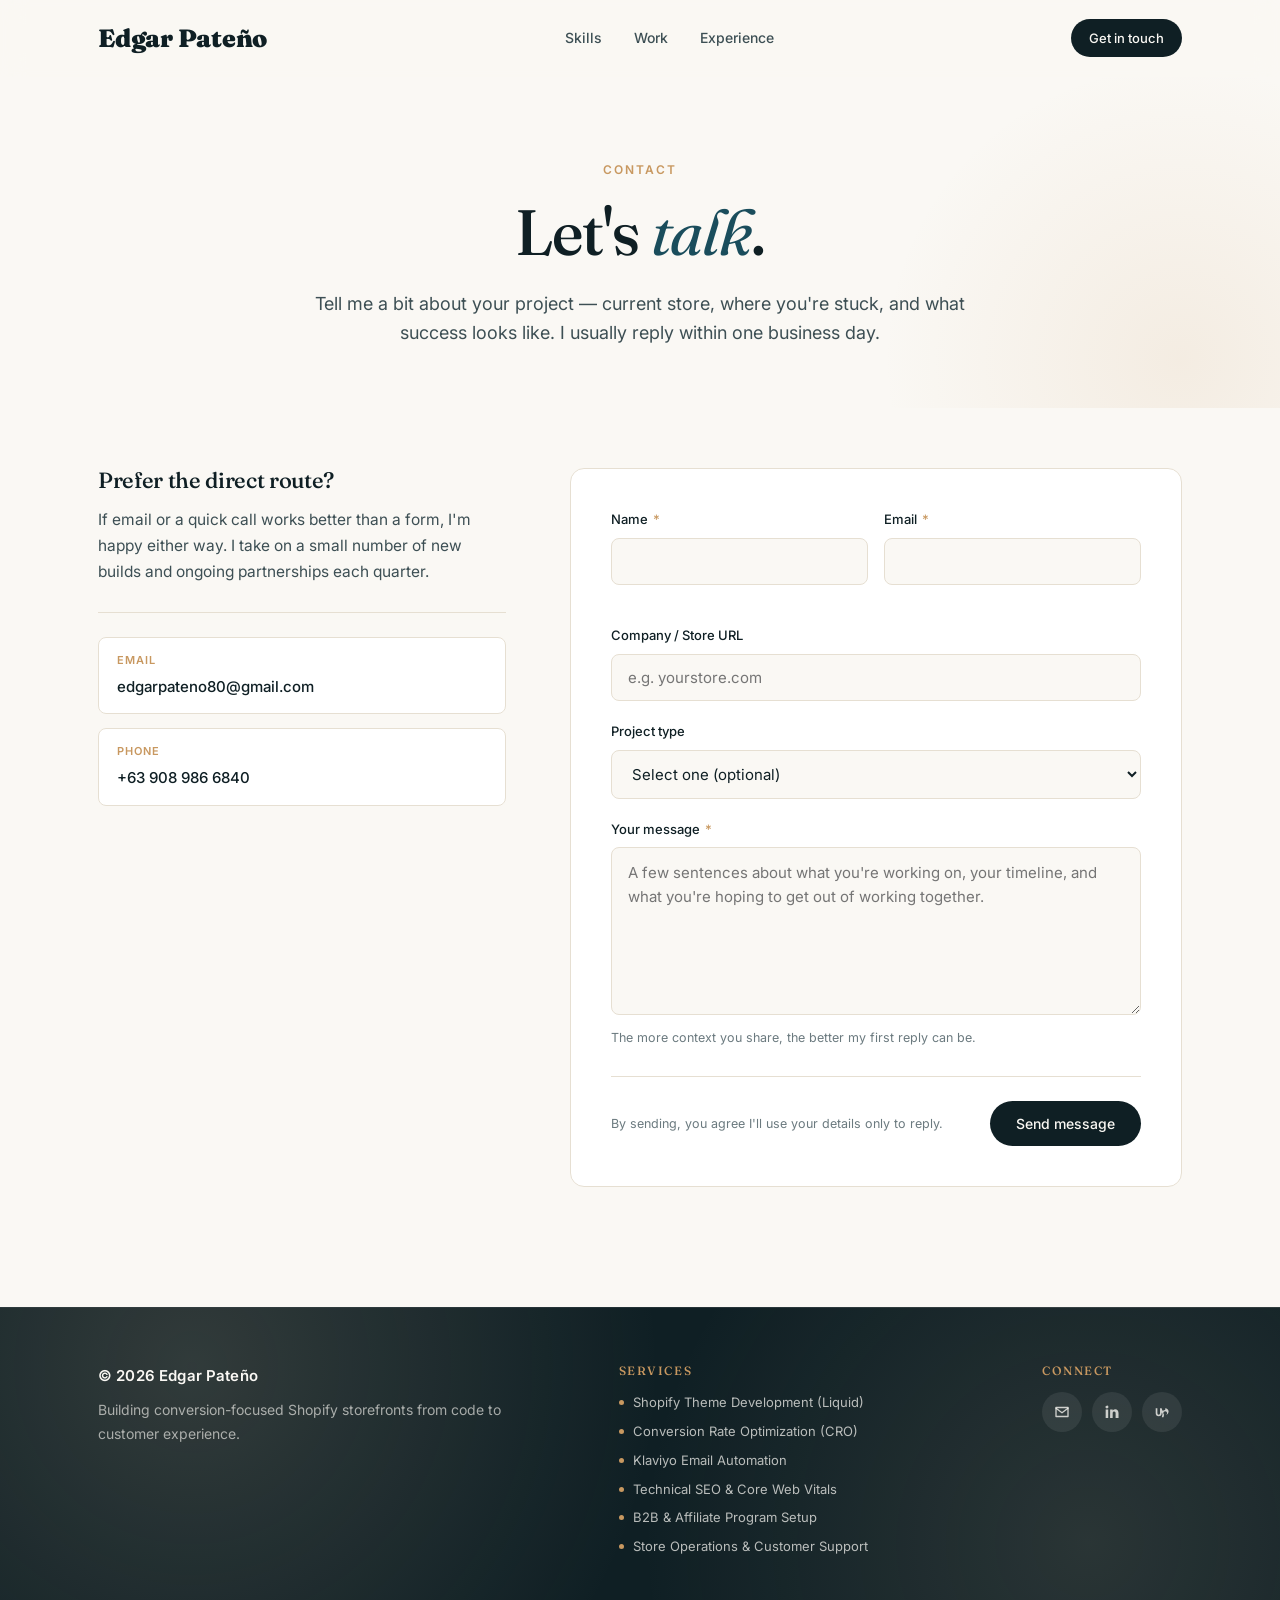
==== contact.html @ 8597937e "Remove About nav link from all pages" ====
<!DOCTYPE html>
<html lang="en">

<head>
  <meta charset="UTF-8" />
  <meta name="viewport" content="width=device-width, initial-scale=1.0" />
  <title>Contact — Edgar Pateño</title>
  <meta name="description"
    content="Have a Shopify project in mind? Get in touch with Edgar Pateño — Shopify developer, Klaviyo specialist, and customer support pro." />

  <meta property="og:title" content="Contact — Edgar Pateño" />
  <meta property="og:description" content="Let's talk about your Shopify project." />
  <meta property="og:type" content="website" />

  <link rel="preconnect" href="https://fonts.googleapis.com" />
  <link rel="preconnect" href="https://fonts.gstatic.com" crossorigin />
  <link
    href="https://fonts.googleapis.com/css2?family=Fraunces:opsz,wght@9..144,400;9..144,500;9..144,600;9..144,700&family=Inter:wght@300;400;500;600;700&display=swap"
    rel="stylesheet" />

  <link rel="stylesheet" href="styles.css" />
  <link rel="icon" type="image/svg+xml" href="favicon.svg" />
</head>

<body>

  <!-- NAV -->
  <nav id="nav">
    <div class="nav-inner">
      <button class="nav-toggle" aria-label="Toggle navigation menu" aria-expanded="false" aria-controls="nav-links">
        <span></span><span></span><span></span>
      </button>
      <a href="index.html" class="nav-logo">Edgar Pateño</a>
      <ul class="nav-links" id="nav-links">
        <li><a href="skills.html">Skills</a></li>
        <li><a href="work.html">Work</a></li>
        <li><a href="experience.html">Experience</a></li>
      </ul>
      <a href="contact.html" class="nav-cta">Get in touch</a>
    </div>
  </nav>

  <!-- HERO -->
  <header class="contact-hero">
    <div class="container contact-hero-inner reveal">
      <div class="section-eyebrow">Contact</div>
      <h1>Let's <em>talk</em>.</h1>
      <p>Tell me a bit about your project — current store, where you're stuck, and what success looks like. I usually
        reply within one business day.</p>
    </div>
  </header>

  <!-- CONTACT GRID -->
  <section class="contact-section">
    <div class="container">
      <div class="contact-grid">

        <!-- SIDEBAR -->
        <aside class="contact-sidebar reveal">
          <h3>Prefer the direct route?</h3>
          <p>If email or a quick call works better than a form, I'm happy either way. I take on a small number of new
            builds and ongoing partnerships each quarter.</p>
          <div class="direct-contact">
            <a href="mailto:edgarpateno80@gmail.com">
              <span class="label">Email</span>
              <span class="value">edgarpateno80@gmail.com</span>
            </a>
            <a href="tel:+639089866840">
              <span class="label">Phone</span>
              <span class="value">+63 908 986 6840</span>
            </a>
          </div>
        </aside>

        <!-- FORM -->
        <div class="reveal">
          <form id="contact-form" class="contact-form" action="https://formspree.io/f/mjgjqerj" method="POST">

            <div class="form-row">
              <div class="form-field">
                <label for="name">Name <span class="req">*</span></label>
                <input id="name" name="name" type="text" required autocomplete="name" />
              </div>
              <div class="form-field">
                <label for="email">Email <span class="req">*</span></label>
                <input id="email" name="email" type="email" required autocomplete="email" />
              </div>
            </div>

            <div class="form-field">
              <label for="company">Company / Store URL</label>
              <input id="company" name="company" type="text" placeholder="e.g. yourstore.com" />
            </div>

            <div class="form-field">
              <label for="project">Project type</label>
              <select id="project" name="project">
                <option value="">Select one (optional)</option>
                <option>New Shopify build</option>
                <option>Theme redesign / overhaul</option>
                <option>CRO &amp; A/B testing</option>
                <option>Klaviyo email marketing</option>
                <option>B2B / wholesale setup</option>
                <option>Ongoing maintenance &amp; support</option>
                <option>Something else</option>
              </select>
            </div>

            <div class="form-field">
              <label for="message">Your message <span class="req">*</span></label>
              <textarea id="message" name="message" rows="6" required
                placeholder="A few sentences about what you're working on, your timeline, and what you're hoping to get out of working together."></textarea>
              <div class="hint">The more context you share, the better my first reply can be.</div>
            </div>

            <!-- Honeypot for spam bots; humans won't see this -->
            <div class="hp-field" aria-hidden="true">
              <label>Don't fill this out: <input name="_gotcha" type="text" tabindex="-1" autocomplete="off" /></label>
            </div>

            <!-- Sets the email subject Formspree sends to your inbox -->
            <input type="hidden" name="_subject" value="New portfolio inquiry — edgarpateno.github.io" />

            <div class="form-submit">
              <span class="small">By sending, you agree I'll use your details only to reply.</span>
              <button type="submit" class="btn btn-primary" id="submit-btn">Send message</button>
            </div>

            <div class="form-message" id="form-message" role="status" aria-live="polite"></div>
          </form>
        </div>

      </div>
    </div>
  </section>

  <footer>
    <div class="container footer-inner">
      <div class="footer-brand">
        <div class="footer-copy">© <span id="year"></span> Edgar Pateño</div>
        <div class="footer-tagline">Building conversion-focused Shopify storefronts from code to customer experience.
        </div>
      </div>

      <div class="footer-col footer-services">
        <h3>SERVICES</h3>
        <ul>
          <li>Shopify Theme Development (Liquid)</li>
          <li>Conversion Rate Optimization (CRO)</li>
          <li>Klaviyo Email Automation</li>
          <li>Technical SEO & Core Web Vitals</li>
          <li>B2B & Affiliate Program Setup</li>
          <li>Store Operations & Customer Support</li>
        </ul>
      </div>

      <div class="footer-col footer-connect">
        <h3>CONNECT</h3>
        <div class="footer-social">
          <a class="social-link" href="mailto:edgarpateno@gmail.com" aria-label="Email Edgar" target="_blank"
            rel="noopener noreferrer">
            <svg viewBox="0 0 24 24" fill="none" stroke="currentColor" stroke-width="1.8" stroke-linecap="round"
              stroke-linejoin="round" aria-hidden="true">
              <path d="M4 6h16v12H4z" />
              <path d="m4 7 8 6 8-6" />
            </svg>
          </a>
          <a class="social-link" href="https://www.linkedin.com/in/edgarpateno" aria-label="LinkedIn" target="_blank"
            rel="noopener noreferrer">
            <svg viewBox="0 0 24 24" fill="currentColor" aria-hidden="true">
              <path
                d="M6.94 8.5H3.56V20h3.38V8.5Zm-1.69-5A1.96 1.96 0 0 0 3.3 5.46c0 1.09.86 1.96 1.95 1.96h.02c1.1 0 1.96-.87 1.96-1.96A1.95 1.95 0 0 0 5.27 3.5h-.02ZM20.7 13.35c0-3.53-1.88-5.17-4.38-5.17-2.02 0-2.92 1.1-3.43 1.88V8.5H9.51c.04 1.03 0 11.5 0 11.5h3.38v-6.43c0-.34.02-.68.13-.92.27-.68.88-1.38 1.9-1.38 1.33 0 1.87 1.02 1.87 2.5V20H20.7v-6.65Z" />
            </svg>
          </a>
          <a class="social-link" href="https://www.upwork.com/freelancers/~018702ee894a4f2392" aria-label="Upwork"
            target="_blank" rel="noopener noreferrer">
            <svg viewBox="0 0 24 24" fill="currentColor" aria-hidden="true">
              <path
                d="M16.28 9.22c-1.25 0-2.35.53-3.14 1.37-.72-1.11-1.24-2.37-1.53-3.69H9.36v6.88a1.77 1.77 0 0 1-1.77 1.76 1.77 1.77 0 0 1-1.76-1.76V6.9H3.6v6.88a3.99 3.99 0 0 0 3.99 3.98 3.98 3.98 0 0 0 3.98-3.98v-1.13c.35.58.74 1.14 1.2 1.64l-1.02 4.8h2.28l.7-3.33c.47.15.99.24 1.55.24 2.5 0 4.52-2.03 4.52-4.53 0-2.49-2.02-4.51-4.52-4.51Zm0 6.73c-1.34 0-2.42-1.08-2.42-2.42s1.08-2.42 2.42-2.42 2.42 1.08 2.42 2.42-1.08 2.42-2.42 2.42Z" />
            </svg>
          </a>
        </div>
      </div>
    </div>
  </footer>

  <script>
    // Year
    document.getElementById('year').textContent = new Date().getFullYear();

    // Nav scroll state
    const nav = document.getElementById('nav');
    const onScroll = () => {
      if (window.scrollY > 12) nav.classList.add('scrolled');
      else nav.classList.remove('scrolled');
    };
    window.addEventListener('scroll', onScroll, { passive: true });
    onScroll();

    // Reveal on scroll
    const io = new IntersectionObserver((entries) => {
      entries.forEach((e) => {
        if (e.isIntersecting) {
          e.target.classList.add('visible');
          io.unobserve(e.target);
        }
      });
    }, { threshold: 0.12, rootMargin: '0px 0px -40px 0px' });
    document.querySelectorAll('.reveal').forEach((el) => io.observe(el));

    // Mobile nav toggle (hamburger)
    const navToggle = document.querySelector('.nav-toggle');
    const navLinks = document.querySelector('.nav-links');
    if (navToggle && navLinks) {
      navToggle.addEventListener('click', () => {
        const isOpen = navLinks.classList.toggle('open');
        navToggle.classList.toggle('active');
        navToggle.setAttribute('aria-expanded', isOpen ? 'true' : 'false');
      });
      navLinks.querySelectorAll('a').forEach((link) => {
        link.addEventListener('click', () => {
          navLinks.classList.remove('open');
          navToggle.classList.remove('active');
          navToggle.setAttribute('aria-expanded', 'false');
        });
      });
    }

    // Formspree AJAX submission — keeps user on page, shows inline result
    const form = document.getElementById('contact-form');
    const btn = document.getElementById('submit-btn');
    const msg = document.getElementById('form-message');

    form.addEventListener('submit', async (e) => {
      e.preventDefault();
      msg.className = 'form-message';
      msg.textContent = '';
      btn.disabled = true;
      btn.textContent = 'Sending…';

      try {
        const data = new FormData(form);
        const res = await fetch(form.action, {
          method: 'POST',
          body: data,
          headers: { 'Accept': 'application/json' }
        });

        if (res.ok) {
          form.reset();
          msg.className = 'form-message success';
          msg.textContent = 'Thanks — your message is in. I\'ll reply within one business day.';
          btn.textContent = 'Sent ✓';
        } else {
          const json = await res.json().catch(() => ({}));
          const errText = (json.errors && json.errors.map(x => x.message).join(', ')) || 'Something went wrong. Please email me directly at edgarpateno80@gmail.com.';
          msg.className = 'form-message error';
          msg.textContent = errText;
          btn.disabled = false;
          btn.textContent = 'Send message';
        }
      } catch (err) {
        msg.className = 'form-message error';
        msg.textContent = 'Network issue. Please try again — or email edgarpateno80@gmail.com.';
        btn.disabled = false;
        btn.textContent = 'Send message';
      }
    });
  </script>

</body>

</html>
---- styles.css ----
:root {
  --bg: #faf8f4;
  --bg-alt: #ffffff;
  --ink: #0f1f24;
  --ink-soft: #3d4f54;
  --muted: #6b7a7f;
  --line: #e6dfd2;
  --accent: #1a4d5c;
  --accent-deep: #0d3540;
  --accent-warm: #c89860;
  --accent-warm-soft: #e8d5b1;
  --shadow: 0 1px 3px rgba(15, 31, 36, 0.04), 0 8px 24px rgba(15, 31, 36, 0.06);
  --shadow-lg: 0 4px 12px rgba(15, 31, 36, 0.06), 0 24px 48px rgba(15, 31, 36, 0.08);
  --radius: 14px;
  --radius-sm: 8px;
}

* { box-sizing: border-box; margin: 0; padding: 0; }

html { scroll-behavior: smooth; }

body {
  font-family: 'Inter', -apple-system, BlinkMacSystemFont, 'Segoe UI', sans-serif;
  background: var(--bg);
  color: var(--ink);
  line-height: 1.6;
  font-size: 16px;
  -webkit-font-smoothing: antialiased;
  -moz-osx-font-smoothing: grayscale;
  overflow-x: hidden;
}

h1, h2, h3, h4 {
  font-family: 'Fraunces', Georgia, serif;
  font-weight: 500;
  line-height: 1.15;
  letter-spacing: -0.015em;
  color: var(--ink);
}

a { color: var(--accent); text-decoration: none; transition: color 0.2s ease; }
a:hover { color: var(--accent-warm); }

.container {
  max-width: 1140px;
  margin: 0 auto;
  padding: 0 28px;
}

/* ===== NAV ===== */
nav {
  position: fixed;
  top: 0; left: 0; right: 0;
  background: rgba(250, 248, 244, 0.85);
  backdrop-filter: saturate(180%) blur(12px);
  -webkit-backdrop-filter: saturate(180%) blur(12px);
  z-index: 100;
  border-bottom: 1px solid transparent;
  transition: border-color 0.3s ease, background 0.3s ease;
}
nav.scrolled { border-bottom-color: var(--line); }
.nav-inner {
  display: flex;
  justify-content: space-between;
  align-items: center;
  padding: 18px 28px;
  max-width: 1140px;
  margin: 0 auto;
}
.nav-logo {
  font-family: 'Fraunces', serif;
  font-weight: 900;
  font-size: 25px;
  color: var(--ink);
  letter-spacing: -0.01em;
}
.nav-links {
  display: flex;
  gap: 32px;
  list-style: none;
}
.nav-links a {
  color: var(--ink-soft);
  font-size: 14px;
  font-weight: 500;
  position: relative;
}
.nav-links a::after {
  content: '';
  position: absolute;
  left: 0; bottom: -4px;
  width: 0; height: 1.5px;
  background: var(--accent-warm);
  transition: width 0.3s ease;
}
.nav-links a:hover::after { width: 100%; }
.nav-cta {
  padding: 9px 18px;
  background: var(--ink);
  color: var(--bg);
  border-radius: 999px;
  font-size: 13px;
  font-weight: 500;
}
.nav-cta:hover { background: var(--accent); color: white; }

/* ===== HAMBURGER (mobile nav toggle) ===== */
.nav-toggle {
  display: none;
  background: none;
  border: none;
  padding: 8px;
  cursor: pointer;
  margin-right: 4px;
  flex-direction: column;
  justify-content: center;
  align-items: center;
  width: 38px;
  height: 38px;
  border-radius: 8px;
  transition: background 0.2s ease;
}
.nav-toggle:hover { background: rgba(15, 31, 36, 0.05); }
.nav-toggle span {
  display: block;
  width: 22px;
  height: 2px;
  background: var(--ink);
  border-radius: 2px;
  transition: transform 0.3s ease, opacity 0.2s ease;
}
.nav-toggle span:not(:last-child) { margin-bottom: 5px; }
.nav-toggle.active span:nth-child(1) {
  transform: translateY(7px) rotate(45deg);
}
.nav-toggle.active span:nth-child(2) {
  opacity: 0;
}
.nav-toggle.active span:nth-child(3) {
  transform: translateY(-7px) rotate(-45deg);
}

@media (max-width: 768px) {
  .nav-toggle { display: flex; }

  /* Mobile dropdown panel */
  .nav-links {
    display: flex;
    flex-direction: column;
    position: absolute;
    top: 100%;
    left: 0;
    right: 0;
    background: var(--bg);
    border-bottom: 1px solid var(--line);
    padding: 8px 28px 18px;
    gap: 0;
    box-shadow: 0 12px 24px rgba(15, 31, 36, 0.06);
    transform: translateY(-8px);
    opacity: 0;
    visibility: hidden;
    pointer-events: none;
    transition: opacity 0.25s ease, transform 0.25s ease, visibility 0s 0.25s;
  }
  .nav-links.open {
    opacity: 1;
    visibility: visible;
    transform: translateY(0);
    pointer-events: auto;
    transition: opacity 0.25s ease, transform 0.25s ease;
  }
  .nav-links li {
    border-bottom: 1px solid var(--line);
  }
  .nav-links li:last-child { border-bottom: none; }
  .nav-links a {
    display: block;
    padding: 14px 0;
    font-size: 15px;
    color: var(--ink);
  }
  .nav-links a::after { display: none; }
}

/* ===== HERO ===== */
.hero {
  padding: 160px 0 100px;
  position: relative;
  overflow: hidden;
}
.hero::before {
  content: '';
  position: absolute;
  top: 100px; right: -200px;
  width: 600px; height: 600px;
  background: radial-gradient(circle, rgba(200, 152, 96, 0.12) 0%, transparent 70%);
  border-radius: 50%;
  z-index: 0;
}
.hero::after {
  content: '';
  position: absolute;
  bottom: -100px; left: -150px;
  width: 500px; height: 500px;
  background: radial-gradient(circle, rgba(26, 77, 92, 0.08) 0%, transparent 70%);
  border-radius: 50%;
  z-index: 0;
}
.hero-inner {
  position: relative;
  z-index: 1;
  display: grid;
  grid-template-columns: 1.4fr 1fr;
  gap: 60px;
  align-items: center;
}
.hero-eyebrow {
  display: inline-flex;
  align-items: center;
  gap: 8px;
  padding: 6px 14px;
  background: rgba(26, 77, 92, 0.08);
  border-radius: 999px;
  font-size: 13px;
  font-weight: 500;
  color: var(--accent);
  margin-bottom: 24px;
}
.hero-eyebrow .dot {
  width: 6px; height: 6px;
  border-radius: 50%;
  background: #22c55e;
  box-shadow: 0 0 0 0 rgba(34, 197, 94, 0.6);
  animation: pulse 2s infinite;
}
@keyframes pulse {
  0% { box-shadow: 0 0 0 0 rgba(34, 197, 94, 0.6); }
  70% { box-shadow: 0 0 0 8px rgba(34, 197, 94, 0); }
  100% { box-shadow: 0 0 0 0 rgba(34, 197, 94, 0); }
}
.hero h1 {
  font-size: clamp(40px, 6vw, 68px);
  font-weight: 500;
  margin-bottom: 24px;
}
.hero h1 em {
  font-style: italic;
  color: var(--accent);
  font-weight: 400;
}
.hero-tagline {
  font-size: 18px;
  color: var(--ink-soft);
  max-width: 540px;
  margin-bottom: 36px;
  line-height: 1.65;
}
.hero-cta {
  display: flex;
  gap: 14px;
  flex-wrap: wrap;
  margin-bottom: 48px;
}
.btn {
  display: inline-flex;
  align-items: center;
  gap: 8px;
  padding: 14px 26px;
  border-radius: 999px;
  font-size: 14px;
  font-weight: 500;
  transition: all 0.25s ease;
  cursor: pointer;
  border: none;
}
.btn-primary {
  background: var(--ink);
  color: var(--bg);
}
.btn-primary:hover {
  background: var(--accent);
  color: white;
  transform: translateY(-1px);
  box-shadow: 0 8px 20px rgba(26, 77, 92, 0.25);
}
.btn-secondary {
  background: transparent;
  color: var(--ink);
  border: 1px solid var(--line);
}
.btn-secondary:hover {
  border-color: var(--ink);
  background: var(--ink);
  color: var(--bg);
}

.hero-stats {
  display: flex;
  gap: 48px;
  padding-top: 32px;
  border-top: 1px solid var(--line);
}
.stat-num {
  font-family: 'Fraunces', serif;
  font-size: 36px;
  font-weight: 500;
  color: var(--accent);
  line-height: 1;
  margin-bottom: 6px;
}
.stat-label {
  font-size: 13px;
  color: var(--muted);
  text-transform: uppercase;
  letter-spacing: 0.06em;
}

/* Hero visual / two stacked browser mockups, separated */
.hero-visual {
  width: 100%;
  max-width: 620px;
  display: flex;
  flex-direction: column;
  gap: 5px;
  justify-self: center;
}
.browser-mockup {
  position: relative;
  width: 100%;
  background: var(--bg-alt);
  border: 1px solid var(--line);
  border-radius: var(--radius);
  overflow: hidden;
  box-shadow: var(--shadow-lg);
  transition: transform 0.4s ease, box-shadow 0.4s ease;
}
.hero-visual .browser-mockup:hover {
  transform: translateY(-4px);
  box-shadow: 0 8px 16px rgba(15, 31, 36, 0.08), 0 32px 64px rgba(15, 31, 36, 0.12);
}
.browser-bar {
  height: 36px;
  background: #f1ece2;
  display: flex;
  align-items: center;
  padding: 0 14px;
  gap: 12px;
  border-bottom: 1px solid var(--line);
}
.browser-dots {
  display: flex;
  gap: 6px;
  flex-shrink: 0;
}
.browser-dot {
  width: 11px;
  height: 11px;
  border-radius: 50%;
}
.browser-dot.red    { background: #ff5f57; }
.browser-dot.yellow { background: #febc2e; }
.browser-dot.green  { background: #28c840; }
.browser-url {
  flex: 1;
  text-align: center;
  font-size: 12px;
  color: var(--muted);
  background: var(--bg);
  padding: 5px 14px;
  border-radius: 999px;
  border: 1px solid var(--line);
  font-family: 'Inter', sans-serif;
}
.browser-content {
  aspect-ratio: 4 / 5;
  background: linear-gradient(135deg, var(--accent) 0%, var(--accent-deep) 100%);
  overflow: hidden;
}
.browser-content img {
  width: 100%;
  height: 100%;
  object-fit: cover;
  object-position: top center;
  display: block;
  transition: object-position 80s cubic-bezier(0.22, 1, 0.36, 1);
}

.hero-visual .browser-mockup:hover .browser-content img,
.hero-visual .browser-mockup:focus-within .browser-content img {
  object-position: bottom center;
}

@media (prefers-reduced-motion: reduce) {
  .browser-content img {
    transition: none;
  }

  .hero-visual .browser-mockup:hover .browser-content img,
  .hero-visual .browser-mockup:focus-within .browser-content img {
    object-position: top center;
  }
}

@media (max-width: 880px) {
  .hero { padding: 130px 0 60px; }
  .hero-inner { grid-template-columns: 1fr; gap: 48px; }
  .hero-visual { max-width: 480px; }
  .hero-stats { gap: 32px; }
}

/* ===== SECTIONS ===== */
section { padding: 100px 0; position: relative; }
.section-eyebrow {
  font-size: 12px;
  text-transform: uppercase;
  letter-spacing: 0.16em;
  color: var(--accent-warm);
  font-weight: 600;
  margin-bottom: 16px;
}
.section-title {
  font-size: clamp(32px, 4.5vw, 48px);
  margin-bottom: 20px;
  max-width: 720px;
}
.section-title em {
  font-style: italic;
  color: var(--accent);
  font-weight: 400;
}
.section-intro {
  font-size: 17px;
  color: var(--ink-soft);
  max-width: 640px;
  margin-bottom: 60px;
}

/* ===== ABOUT ===== */
#about { background: var(--bg-alt); border-top: 1px solid var(--line); border-bottom: 1px solid var(--line); }
.about-grid {
  display: grid;
  grid-template-columns: 1fr 1.4fr;
  gap: 80px;
  align-items: start;
}
.about-grid p {
  font-size: 17px;
  color: var(--ink-soft);
  margin-bottom: 20px;
  line-height: 1.75;
}
.about-photo {
  position: relative;
  width: 100%;
  border-radius: var(--radius);
  overflow: hidden;
  box-shadow: var(--shadow-lg);
  background: var(--bg-alt);
}
.about-photo img {
  width: 100%;
  height: auto;
  display: block;
}
.about-text .section-eyebrow {
  margin-bottom: 16px;
}
.about-text .section-title {
  margin-bottom: 32px;
}
@media (max-width: 880px) {
  .about-grid { grid-template-columns: 1fr; gap: 36px; }
  .about-photo { max-width: 420px; margin: 0 auto; }
}

/* ===== SKILLS ===== */
.skills-grid {
  display: grid;
  grid-template-columns: repeat(auto-fit, minmax(260px, 1fr));
  gap: 20px;
}
.skill-card {
  background: var(--bg-alt);
  border: 1px solid var(--line);
  padding: 28px;
  border-radius: var(--radius);
  transition: all 0.3s ease;
}
.skill-card:hover {
  border-color: var(--accent);
  transform: translateY(-3px);
  box-shadow: var(--shadow);
}
.skill-icon {
  width: 44px; height: 44px;
  border-radius: 10px;
  background: linear-gradient(135deg, var(--accent) 0%, var(--accent-deep) 100%);
  color: var(--accent-warm-soft);
  display: flex;
  align-items: center;
  justify-content: center;
  font-family: 'Fraunces', serif;
  font-size: 22px;
  font-weight: 600;
  margin-bottom: 18px;
}
.skill-card h3 {
  font-size: 18px;
  margin-bottom: 10px;
}
.skill-card p {
  font-size: 14px;
  color: var(--ink-soft);
  line-height: 1.6;
}

/* ===== PROJECTS ===== */
#projects { background: var(--bg-alt); border-top: 1px solid var(--line); border-bottom: 1px solid var(--line); }
.projects-grid {
  display: grid;
  grid-template-columns: repeat(auto-fit, minmax(320px, 1fr));
  gap: 24px;
}
.project-card {
  background: var(--bg);
  border: 1px solid var(--line);
  border-radius: var(--radius);
  overflow: hidden;
  transition: all 0.3s ease;
  display: flex;
  flex-direction: column;
}
.project-card:hover {
  transform: translateY(-4px);
  box-shadow: var(--shadow-lg);
  border-color: var(--accent);
}
.project-cover {
  aspect-ratio: 16/10;
  position: relative;
  overflow: hidden;
  background: linear-gradient(135deg, var(--accent) 0%, var(--accent-deep) 100%);
  display: flex;
  align-items: center;
  justify-content: center;
}
.project-cover.c1 { background: linear-gradient(135deg, #1a4d5c 0%, #0d3540 100%); }
.project-cover.c2 { background: linear-gradient(135deg, #2d6a7a 0%, #1a4d5c 100%); }
.project-cover.c3 { background: linear-gradient(135deg, #c89860 0%, #a07645 100%); }
.project-cover.c4 { background: linear-gradient(135deg, #6b4a8a 0%, #44306b 100%); }
.project-cover.c5 { background: linear-gradient(135deg, #2c4a3d 0%, #1a2e25 100%); }
.project-cover-text {
  font-family: 'Fraunces', serif;
  font-size: 28px;
  color: rgba(255, 255, 255, 0.95);
  text-align: center;
  padding: 0 20px;
  font-weight: 500;
  letter-spacing: -0.01em;
}
.project-cover::after {
  content: '';
  position: absolute;
  inset: 0;
  background:
    radial-gradient(circle at 80% 20%, rgba(255,255,255,0.12), transparent 50%),
    radial-gradient(circle at 20% 80%, rgba(255,255,255,0.08), transparent 50%);
}
.project-body {
  padding: 24px 26px 26px;
  flex: 1;
  display: flex;
  flex-direction: column;
}
.project-tag {
  display: inline-block;
  font-size: 11px;
  text-transform: uppercase;
  letter-spacing: 0.08em;
  color: var(--accent-warm);
  font-weight: 600;
  margin-bottom: 8px;
}
.project-card h3 {
  font-size: 22px;
  margin-bottom: 8px;
}
.project-meta {
  font-size: 13px;
  color: var(--muted);
  margin-bottom: 14px;
}
.project-card p {
  font-size: 14.5px;
  color: var(--ink-soft);
  line-height: 1.65;
  margin-bottom: 18px;
  flex: 1;
}
.project-links {
  display: flex;
  gap: 14px;
  flex-wrap: wrap;
}
.project-link {
  font-size: 13px;
  font-weight: 500;
  color: var(--accent);
  display: inline-flex;
  align-items: center;
  gap: 6px;
}
.project-link::after {
  content: '→';
  transition: transform 0.2s ease;
}
.project-link:hover::after { transform: translateX(3px); }

/* ===== EXPERIENCE ===== */
.timeline {
  position: relative;
  padding-left: 32px;
  border-left: 2px solid var(--line);
}
.timeline-item {
  position: relative;
  padding-bottom: 48px;
}
.timeline-item:last-child { padding-bottom: 0; }
.timeline-item::before {
  content: '';
  position: absolute;
  left: -41px;
  top: 6px;
  width: 14px; height: 14px;
  background: var(--bg);
  border: 3px solid var(--accent);
  border-radius: 50%;
  z-index: 1;
}
.timeline-item.current::before {
  background: var(--accent);
  box-shadow: 0 0 0 4px rgba(26, 77, 92, 0.15);
}
.timeline-date {
  font-size: 13px;
  color: var(--accent-warm);
  font-weight: 600;
  text-transform: uppercase;
  letter-spacing: 0.08em;
  margin-bottom: 6px;
}
.timeline-item h3 {
  font-size: 22px;
  margin-bottom: 4px;
}
.timeline-role {
  font-size: 14px;
  color: var(--ink-soft);
  font-style: italic;
  margin-bottom: 14px;
}
.timeline-list {
  list-style: none;
}
.timeline-list li {
  position: relative;
  padding-left: 18px;
  font-size: 14.5px;
  color: var(--ink-soft);
  line-height: 1.65;
  margin-bottom: 6px;
}
.timeline-list li::before {
  content: '';
  position: absolute;
  left: 0; top: 11px;
  width: 6px; height: 1.5px;
  background: var(--accent-warm);
}

/* ===== TOOLS ===== */
#tools { background: var(--bg-alt); border-top: 1px solid var(--line); border-bottom: 1px solid var(--line); }
.tools-grid {
  display: flex;
  flex-wrap: wrap;
  gap: 10px;
}
.tool-chip {
  padding: 10px 18px;
  background: var(--bg);
  border: 1px solid var(--line);
  border-radius: 999px;
  font-size: 14px;
  color: var(--ink-soft);
  font-weight: 500;
  transition: all 0.2s ease;
}
.tool-chip:hover {
  background: var(--accent);
  color: white;
  border-color: var(--accent);
  transform: translateY(-2px);
}

/* ===== EDUCATION ===== */
.edu-grid {
  display: grid;
  grid-template-columns: repeat(auto-fit, minmax(280px, 1fr));
  gap: 20px;
}
.edu-card {
  background: var(--bg-alt);
  border: 1px solid var(--line);
  padding: 28px;
  border-radius: var(--radius);
  border-left: 3px solid var(--accent-warm);
}
.edu-card h3 {
  font-size: 19px;
  margin-bottom: 6px;
}
.edu-card p {
  font-size: 14px;
  color: var(--muted);
}

/* ===== CONTACT ===== */
#contact {
  background: var(--ink);
  color: var(--bg);
  border-top: 1px solid var(--line);
}
#contact .section-eyebrow { color: var(--accent-warm); }
#contact .section-title { color: var(--bg); }
#contact .section-title em { color: var(--accent-warm); }
#contact .section-intro { color: rgba(250, 248, 244, 0.7); }
.contact-cards {
  display: grid;
  grid-template-columns: repeat(auto-fit, minmax(240px, 1fr));
  gap: 16px;
  margin-top: 12px;
}
.contact-card {
  background: rgba(255, 255, 255, 0.04);
  border: 1px solid rgba(255, 255, 255, 0.08);
  padding: 24px;
  border-radius: var(--radius);
  transition: all 0.25s ease;
}
.contact-card:hover {
  background: rgba(255, 255, 255, 0.08);
  border-color: var(--accent-warm);
  transform: translateY(-3px);
}
.contact-card .label {
  font-size: 12px;
  text-transform: uppercase;
  letter-spacing: 0.1em;
  color: var(--accent-warm);
  margin-bottom: 8px;
  display: block;
}
.contact-card .value {
  font-size: 17px;
  color: var(--bg);
  font-weight: 500;
  word-break: break-word;
}
.contact-card .value:hover { color: var(--accent-warm); }

/* ===== FOOTER ===== */
footer {
  background:
    radial-gradient(circle at 15% 20%, rgba(205, 184, 159, 0.18), transparent 42%),
    radial-gradient(circle at 85% 80%, rgba(205, 184, 159, 0.14), transparent 40%),
    var(--ink);
  color: rgba(250, 248, 244, 0.7);
  padding: 56px 0 44px;
  border-top: 1px solid rgba(255,255,255,0.08);
}
.footer-inner {
  display: grid;
  grid-template-columns: 1.25fr 1fr auto;
  gap: 34px;
  align-items: start;
}
.footer-brand {
  max-width: 460px;
}
.footer-copy {
  color: var(--bg);
  font-weight: 600;
  letter-spacing: 0.01em;
  font-size: 15px;
  margin-bottom: 10px;
}
.footer-tagline {
  font-size: 14px;
  line-height: 1.7;
  color: rgba(250, 248, 244, 0.62);
}
.footer-col h3 {
  margin: 0 0 14px;
  font-size: 12px;
  text-transform: uppercase;
  letter-spacing: 0.13em;
  color: var(--accent-warm);
}
.footer-services ul {
  margin: 0;
  padding: 0;
  list-style: none;
  display: grid;
  gap: 8px;
}
.footer-services li {
  position: relative;
  padding-left: 14px;
  font-size: 13px;
  color: rgba(250, 248, 244, 0.72);
}
.footer-services li::before {
  content: "";
  position: absolute;
  left: 0;
  top: 0.62em;
  width: 5px;
  height: 5px;
  border-radius: 50%;
  background: var(--accent-warm);
}
.footer-social {
  display: flex;
  gap: 10px;
  align-items: center;
}
.social-link {
  width: 40px;
  height: 40px;
  display: inline-flex;
  align-items: center;
  justify-content: center;
  border-radius: 50%;
  background: rgba(255, 255, 255, 0.08);
  color: rgba(250, 248, 244, 0.78);
  transition: background 0.25s ease, color 0.25s ease, transform 0.25s ease;
}
.social-link:hover {
  background: var(--accent-warm);
  color: var(--ink);
  transform: translateY(-2px);
}
.social-link svg {
  width: 18px;
  height: 18px;
  display: block;
}

@media (max-width: 980px) {
  .footer-inner {
    grid-template-columns: 1fr;
    gap: 26px;
  }
}

/* ===== ANIMATIONS ===== */
.reveal {
  opacity: 0;
  transform: translateY(24px);
  transition: opacity 0.7s ease, transform 0.7s ease;
}
.reveal.visible {
  opacity: 1;
  transform: translateY(0);
}

/* ===== NAV ACTIVE STATE ===== */
.nav-links a.active { color: var(--ink); }
.nav-links a.active::after { width: 100%; }

/* ===== HOME PAGE CTA (replaces full contact section) ===== */
.cta-banner {
  background: var(--ink);
  color: var(--bg);
  padding: 100px 0;
  text-align: center;
  border-top: 1px solid var(--line);
}
.cta-banner .section-eyebrow { color: var(--accent-warm); }
.cta-banner h2 {
  color: var(--bg);
  font-size: clamp(32px, 4.5vw, 48px);
  margin-bottom: 18px;
  max-width: 720px;
  margin-left: auto;
  margin-right: auto;
}
.cta-banner h2 em { color: var(--accent-warm); font-style: italic; font-weight: 400; }
.cta-banner p {
  font-size: 17px;
  color: rgba(250, 248, 244, 0.7);
  max-width: 540px;
  margin: 0 auto 36px;
}
.cta-banner .btn-primary {
  background: var(--accent-warm);
  color: var(--ink);
}
.cta-banner .btn-primary:hover {
  background: var(--bg);
  color: var(--ink);
  box-shadow: 0 8px 20px rgba(0, 0, 0, 0.25);
}

/* ===== CONTACT PAGE ===== */
.contact-hero {
  padding: 160px 0 60px;
  position: relative;
  overflow: hidden;
}
.contact-hero::before {
  content: '';
  position: absolute;
  top: 60px; right: -200px;
  width: 600px; height: 600px;
  background: radial-gradient(circle, rgba(200, 152, 96, 0.12) 0%, transparent 70%);
  border-radius: 50%;
  z-index: 0;
}
.contact-hero-inner {
  position: relative;
  z-index: 1;
  text-align: center;
  max-width: 720px;
  margin: 0 auto;
}
.contact-hero h1 {
  font-size: clamp(40px, 6vw, 64px);
  font-weight: 500;
  margin-bottom: 20px;
}
.contact-hero h1 em { font-style: italic; color: var(--accent); font-weight: 400; }
.contact-hero p {
  font-size: 18px;
  color: var(--ink-soft);
  line-height: 1.65;
}

.contact-section {
  padding: 60px 0 120px;
}
.contact-grid {
  display: grid;
  grid-template-columns: 1fr 1.5fr;
  gap: 64px;
  align-items: start;
}
@media (max-width: 880px) {
  .contact-grid { grid-template-columns: 1fr; gap: 40px; }
}

/* Sidebar with direct contact info */
.contact-sidebar {
  position: sticky;
  top: 100px;
}
.contact-sidebar h3 {
  font-size: 22px;
  margin-bottom: 14px;
}
.contact-sidebar p {
  font-size: 15.5px;
  color: var(--ink-soft);
  line-height: 1.65;
  margin-bottom: 28px;
}
.direct-contact {
  display: flex;
  flex-direction: column;
  gap: 14px;
  padding-top: 24px;
  border-top: 1px solid var(--line);
}
.direct-contact a {
  display: block;
  padding: 14px 18px;
  background: var(--bg-alt);
  border: 1px solid var(--line);
  border-radius: var(--radius-sm);
  transition: all 0.2s ease;
}
.direct-contact a:hover {
  border-color: var(--accent);
  background: var(--bg);
  transform: translateX(2px);
}
.direct-contact .label {
  font-size: 11px;
  text-transform: uppercase;
  letter-spacing: 0.1em;
  color: var(--accent-warm);
  font-weight: 600;
  display: block;
  margin-bottom: 4px;
}
.direct-contact .value {
  font-size: 15px;
  color: var(--ink);
  font-weight: 500;
  word-break: break-word;
}

/* Form */
.contact-form {
  background: var(--bg-alt);
  border: 1px solid var(--line);
  border-radius: var(--radius);
  padding: 40px;
}
@media (max-width: 600px) {
  .contact-form { padding: 28px 22px; }
}
.form-row {
  display: grid;
  grid-template-columns: 1fr 1fr;
  gap: 16px;
  margin-bottom: 20px;
}
@media (max-width: 600px) {
  .form-row { grid-template-columns: 1fr; }
}
.form-field {
  margin-bottom: 20px;
}
.form-field label {
  display: block;
  font-size: 13px;
  font-weight: 500;
  color: var(--ink);
  margin-bottom: 8px;
}
.form-field label .req { color: var(--accent-warm); margin-left: 2px; }
.form-field input,
.form-field select,
.form-field textarea {
  width: 100%;
  padding: 13px 16px;
  font-size: 15px;
  font-family: inherit;
  color: var(--ink);
  background: var(--bg);
  border: 1px solid var(--line);
  border-radius: var(--radius-sm);
  transition: border-color 0.2s ease, box-shadow 0.2s ease;
}
.form-field input:focus,
.form-field select:focus,
.form-field textarea:focus {
  outline: none;
  border-color: var(--accent);
  box-shadow: 0 0 0 3px rgba(26, 77, 92, 0.12);
}
.form-field textarea {
  resize: vertical;
  min-height: 140px;
  line-height: 1.55;
}
.form-field .hint {
  font-size: 12.5px;
  color: var(--muted);
  margin-top: 6px;
}

.form-submit {
  display: flex;
  justify-content: space-between;
  align-items: center;
  gap: 16px;
  flex-wrap: wrap;
  margin-top: 28px;
  padding-top: 24px;
  border-top: 1px solid var(--line);
}
.form-submit .small {
  font-size: 12.5px;
  color: var(--muted);
}
.form-submit button {
  font-family: inherit;
}
.form-submit button[disabled] { opacity: 0.6; cursor: not-allowed; }

/* Form result messages */
.form-message {
  margin-top: 20px;
  padding: 14px 18px;
  border-radius: var(--radius-sm);
  font-size: 14px;
  display: none;
}
.form-message.success {
  background: rgba(34, 197, 94, 0.08);
  border: 1px solid rgba(34, 197, 94, 0.3);
  color: #15803d;
  display: block;
}
.form-message.error {
  background: rgba(220, 38, 38, 0.08);
  border: 1px solid rgba(220, 38, 38, 0.3);
  color: #b91c1c;
  display: block;
}

/* Honeypot hidden field */
.hp-field { position: absolute; left: -9999px; }

/* ===== SKILLS PAGE ===== */
.skills-hero {
  padding: 160px 0 60px;
  position: relative;
  overflow: hidden;
}
.skills-hero::before {
  content: '';
  position: absolute;
  top: 60px; right: -200px;
  width: 600px; height: 600px;
  background: radial-gradient(circle, rgba(200, 152, 96, 0.12) 0%, transparent 70%);
  border-radius: 50%;
  z-index: 0;
}
.skills-hero-inner {
  position: relative;
  z-index: 1;
  text-align: center;
  max-width: 740px;
  margin: 0 auto;
}
.skills-hero h1 {
  font-size: clamp(40px, 6vw, 64px);
  font-weight: 500;
  margin-bottom: 20px;
}
.skills-hero h1 em { font-style: italic; color: var(--accent); font-weight: 400; }
.skills-hero p {
  font-size: 18px;
  color: var(--ink-soft);
  line-height: 1.65;
}

.skill-feature {
  padding: 90px 0;
  border-top: 1px solid var(--line);
}
.skill-feature:nth-child(even) {
  background: var(--bg-alt);
}
.skill-row {
  display: grid;
  grid-template-columns: 1fr 1fr;
  gap: 64px;
  align-items: center;
}
.skill-feature:nth-child(even) .skill-image { order: 2; }
@media (max-width: 880px) {
  .skill-row { grid-template-columns: 1fr; gap: 32px; }
  .skill-feature:nth-child(even) .skill-image { order: 0; }
  .skill-feature { padding: 60px 0; }
}

.skill-image {
  position: relative;
  aspect-ratio: 16 / 11;
  border-radius: var(--radius);
  overflow: hidden;
  background: linear-gradient(135deg, var(--accent) 0%, var(--accent-deep) 100%);
  box-shadow: var(--shadow);
}
.skill-image img {
  width: 100%;
  height: 100%;
  object-fit: contain;
  display: block;
  transition: transform 0.6s ease;
}
.skill-image:hover img { transform: scale(1.03); }
.skill-image::after {
  content: '';
  position: absolute;
  inset: 0;
  background: linear-gradient(160deg, rgba(15, 31, 36, 0.0) 50%, rgba(15, 31, 36, 0.18) 100%);
  pointer-events: none;
}

.skill-content .skill-number {
  font-family: 'Fraunces', serif;
  font-size: 56px;
  font-weight: 400;
  color: var(--accent-warm);
  line-height: 1;
  margin-bottom: 12px;
  font-style: italic;
  opacity: 0.85;
}
.skill-content .skill-tag {
  display: inline-block;
  font-size: 11px;
  text-transform: uppercase;
  letter-spacing: 0.16em;
  color: var(--accent);
  font-weight: 600;
  background: rgba(26, 77, 92, 0.08);
  padding: 5px 12px;
  border-radius: 999px;
  margin-bottom: 16px;
}
.skill-content h2 {
  font-size: clamp(28px, 3.5vw, 38px);
  margin-bottom: 18px;
}
.skill-content p {
  font-size: 16.5px;
  color: var(--ink-soft);
  line-height: 1.7;
  margin-bottom: 18px;
}
.skill-points {
  list-style: none;
  margin-top: 22px;
}
.skill-points li {
  position: relative;
  padding: 10px 0 10px 28px;
  font-size: 15px;
  color: var(--ink);
  border-bottom: 1px solid var(--line);
}
.skill-points li:last-child { border-bottom: none; }
.skill-points li::before {
  content: '';
  position: absolute;
  left: 0; top: 18px;
  width: 14px; height: 1.5px;
  background: var(--accent-warm);
}

/* ===== WORK PAGE ===== */
.work-hero {
  padding: 160px 0 60px;
  position: relative;
  overflow: hidden;
}
.work-hero::before {
  content: '';
  position: absolute;
  top: 60px; right: -200px;
  width: 600px; height: 600px;
  background: radial-gradient(circle, rgba(200, 152, 96, 0.12) 0%, transparent 70%);
  border-radius: 50%;
  z-index: 0;
}
.work-hero-inner {
  position: relative;
  z-index: 1;
  text-align: center;
  max-width: 760px;
  margin: 0 auto;
}
.work-hero h1 {
  font-size: clamp(40px, 6vw, 64px);
  font-weight: 500;
  margin-bottom: 20px;
}
.work-hero h1 em { font-style: italic; color: var(--accent); font-weight: 400; }
.work-hero p {
  font-size: 18px;
  color: var(--ink-soft);
  line-height: 1.65;
}

.work-case {
  padding: 100px 0;
  border-top: 1px solid var(--line);
}
.work-case:nth-child(even) {
  background: var(--bg-alt);
}
.work-case-grid {
  display: grid;
  grid-template-columns: 1fr 1fr;
  gap: 64px;
  align-items: center;
}
.work-case:nth-child(even) .work-mockup-wrap { order: 2; }
@media (max-width: 880px) {
  .work-case-grid { grid-template-columns: 1fr; gap: 36px; }
  .work-case:nth-child(even) .work-mockup-wrap { order: 0; }
  .work-case { padding: 70px 0; }
}

.work-mockup-wrap {
  width: 100%;
}
.work-mockup-wrap .browser-mockup {
  transform: rotate(-1deg);
  transition: transform 0.4s ease, box-shadow 0.4s ease;
}
.work-mockup-wrap .browser-mockup:hover {
  transform: rotate(0deg) translateY(-4px);
  box-shadow: 0 8px 16px rgba(15, 31, 36, 0.08), 0 32px 64px rgba(15, 31, 36, 0.12);
}
/* Square (1:1) mockup body for the work page screenshots */
.work-mockup-wrap .browser-content {
  aspect-ratio: 1 / 1;
}

.work-content .work-number {
  font-family: 'Fraunces', serif;
  font-size: 56px;
  font-weight: 400;
  color: var(--accent-warm);
  line-height: 1;
  margin-bottom: 12px;
  font-style: italic;
  opacity: 0.85;
}
.work-content .work-tag {
  display: inline-block;
  font-size: 11px;
  text-transform: uppercase;
  letter-spacing: 0.16em;
  color: var(--accent);
  font-weight: 600;
  background: rgba(26, 77, 92, 0.08);
  padding: 5px 12px;
  border-radius: 999px;
  margin-bottom: 16px;
}
.work-content h2 {
  font-size: clamp(28px, 3.5vw, 38px);
  margin-bottom: 10px;
}
.work-content .work-meta {
  font-size: 13.5px;
  color: var(--muted);
  margin-bottom: 22px;
  letter-spacing: 0.01em;
}
.work-content p {
  font-size: 16px;
  color: var(--ink-soft);
  line-height: 1.7;
  margin-bottom: 16px;
}
.work-points-label {
  font-size: 11px;
  text-transform: uppercase;
  letter-spacing: 0.14em;
  color: var(--accent-warm);
  font-weight: 600;
  margin-top: 26px;
  margin-bottom: 10px;
}
.work-points {
  list-style: none;
  margin-bottom: 26px;
}
.work-points li {
  position: relative;
  padding: 9px 0 9px 24px;
  font-size: 14.5px;
  color: var(--ink);
  border-bottom: 1px solid var(--line);
}
.work-points li:last-child { border-bottom: none; }
.work-points li::before {
  content: '';
  position: absolute;
  left: 0; top: 17px;
  width: 12px; height: 1.5px;
  background: var(--accent-warm);
}
.work-links {
  display: flex;
  gap: 12px;
  flex-wrap: wrap;
}
.work-link {
  display: inline-flex;
  align-items: center;
  gap: 6px;
  font-size: 14px;
  font-weight: 500;
  padding: 10px 18px;
  border-radius: 999px;
  border: 1px solid var(--line);
  color: var(--ink);
  background: var(--bg-alt);
  transition: all 0.2s ease;
}
.work-link:hover {
  background: var(--ink);
  color: var(--bg);
  border-color: var(--ink);
}
.work-link.primary {
  background: var(--ink);
  color: var(--bg);
  border-color: var(--ink);
}
.work-link.primary:hover {
  background: var(--accent);
  border-color: var(--accent);
}
.work-link::after {
  content: '↗';
  font-size: 13px;
  transition: transform 0.2s ease;
}
.work-link:hover::after { transform: translate(2px, -2px); }

/* Upwork roster — different visual treatment for the final entry */
.work-roster {
  padding: 110px 0;
  background: var(--ink);
  color: var(--bg);
  text-align: center;
  border-top: 1px solid var(--line);
}
.work-roster .work-number {
  font-family: 'Fraunces', serif;
  font-size: 56px;
  font-weight: 400;
  color: var(--accent-warm);
  line-height: 1;
  margin-bottom: 12px;
  font-style: italic;
  opacity: 0.95;
}
.work-roster .work-tag {
  display: inline-block;
  font-size: 11px;
  text-transform: uppercase;
  letter-spacing: 0.16em;
  color: var(--accent-warm);
  font-weight: 600;
  background: rgba(232, 213, 177, 0.12);
  padding: 5px 14px;
  border-radius: 999px;
  margin-bottom: 18px;
}
.work-roster h2 {
  color: var(--bg);
  font-size: clamp(32px, 4.5vw, 44px);
  margin-bottom: 12px;
  max-width: 760px;
  margin-left: auto; margin-right: auto;
}
.work-roster .work-meta {
  font-size: 13.5px;
  color: rgba(250, 248, 244, 0.55);
  margin-bottom: 40px;
}
.roster-stats {
  display: flex;
  justify-content: center;
  gap: 64px;
  flex-wrap: wrap;
  padding: 36px 0;
  margin: 0 auto 36px;
  max-width: 760px;
  border-top: 1px solid rgba(255, 255, 255, 0.1);
  border-bottom: 1px solid rgba(255, 255, 255, 0.1);
}
.roster-stat .num {
  font-family: 'Fraunces', serif;
  font-size: 48px;
  color: var(--accent-warm);
  line-height: 1;
  margin-bottom: 8px;
  font-weight: 400;
}
.roster-stat .label {
  font-size: 12.5px;
  color: rgba(250, 248, 244, 0.65);
  text-transform: uppercase;
  letter-spacing: 0.08em;
}
.work-roster p {
  font-size: 16px;
  color: rgba(250, 248, 244, 0.78);
  line-height: 1.7;
  max-width: 640px;
  margin: 0 auto 18px;
}
.work-roster .btn-primary {
  background: var(--accent-warm);
  color: var(--ink);
  margin-top: 12px;
}
.work-roster .btn-primary:hover {
  background: var(--bg);
  color: var(--ink);
}
@media (max-width: 600px) {
  .roster-stats { gap: 32px; }
  .roster-stat .num { font-size: 36px; }
}

/* ===== EXPERIENCE PAGE ===== */
.exp-hero-stats {
  display: grid;
  grid-template-columns: repeat(4, 1fr);
  gap: 24px;
  max-width: 720px;
  margin: 48px auto 0;
  padding-top: 36px;
  border-top: 1px solid var(--line);
}
.exp-hero-stat .num {
  font-family: 'Fraunces', Georgia, serif;
  font-size: 36px;
  color: var(--accent);
  line-height: 1;
  margin-bottom: 8px;
  font-weight: 500;
}
.exp-hero-stat .label {
  font-size: 12px;
  color: var(--muted);
  text-transform: uppercase;
  letter-spacing: 0.08em;
  line-height: 1.4;
}
@media (max-width: 720px) {
  .exp-hero-stats { grid-template-columns: repeat(2, 1fr); gap: 28px 24px; }
  .exp-hero-stat .num { font-size: 30px; }
}

.exp-arc {
  padding: 100px 0;
  background: var(--bg-alt);
  border-top: 1px solid var(--line);
  border-bottom: 1px solid var(--line);
}
.exp-arc-grid {
  display: grid;
  grid-template-columns: 1fr 1.4fr;
  gap: 64px;
  align-items: start;
}
.exp-arc-grid .section-title { margin-bottom: 0; }
.exp-arc-body p {
  font-size: 16.5px;
  color: var(--ink-soft);
  line-height: 1.75;
  margin-bottom: 18px;
}
.exp-arc-body p:last-child { margin-bottom: 0; }
@media (max-width: 880px) {
  .exp-arc { padding: 70px 0; }
  .exp-arc-grid { grid-template-columns: 1fr; gap: 28px; }
}

.exp-timeline-section {
  padding: 100px 0;
}
.exp-timeline-section .timeline { margin-top: 56px; }
.exp-timeline-section .timeline-item { padding-bottom: 56px; }
.timeline-summary {
  font-size: 15.5px;
  color: var(--ink-soft);
  line-height: 1.7;
  margin-bottom: 14px;
  max-width: 640px;
}
.timeline-tags {
  display: flex;
  flex-wrap: wrap;
  gap: 6px;
  margin-top: 16px;
}
.tl-tag {
  font-size: 12px;
  letter-spacing: 0.04em;
  padding: 5px 10px;
  background: var(--bg-alt);
  border: 1px solid var(--line);
  color: var(--ink-soft);
  border-radius: 999px;
  font-weight: 500;
}

.exp-pillars-section {
  padding: 100px 0;
  background: var(--bg-alt);
  border-top: 1px solid var(--line);
  border-bottom: 1px solid var(--line);
}
.exp-pillars {
  display: grid;
  grid-template-columns: repeat(2, 1fr);
  gap: 24px;
  margin-top: 48px;
}
.exp-pillar {
  background: var(--bg);
  border: 1px solid var(--line);
  border-radius: var(--radius);
  padding: 32px 30px;
  transition: transform 0.25s ease, box-shadow 0.25s ease, border-color 0.25s ease;
}
.exp-pillar:hover {
  transform: translateY(-3px);
  border-color: var(--accent-warm-soft);
  box-shadow: var(--shadow);
}
.exp-pillar-num {
  font-family: 'Fraunces', Georgia, serif;
  font-size: 14px;
  color: var(--accent-warm);
  letter-spacing: 0.12em;
  margin-bottom: 14px;
  font-weight: 500;
}
.exp-pillar h3 {
  font-size: 22px;
  margin-bottom: 10px;
}
.exp-pillar p {
  font-size: 15px;
  color: var(--ink-soft);
  line-height: 1.65;
}
@media (max-width: 720px) {
  .exp-pillars { grid-template-columns: 1fr; gap: 16px; }
  .exp-pillars-section, .exp-timeline-section { padding: 70px 0; }
}

/* ===== HOMEPAGE — HOW I WORK ===== */
.process-grid {
  display: grid;
  grid-template-columns: repeat(4, 1fr);
  gap: 22px;
  margin-top: 56px;
  position: relative;
}
.process-step {
  position: relative;
  padding: 32px 26px 30px;
  background: var(--bg-alt);
  border: 1px solid var(--line);
  border-radius: var(--radius);
  transition: transform 0.25s ease, box-shadow 0.25s ease, border-color 0.25s ease;
}
.process-step:hover {
  transform: translateY(-4px);
  border-color: var(--accent-warm-soft);
  box-shadow: var(--shadow);
}
.process-step::after {
  content: '→';
  position: absolute;
  top: 50%;
  right: -16px;
  transform: translateY(-50%);
  font-family: 'Fraunces', Georgia, serif;
  font-size: 22px;
  color: var(--accent-warm);
  background: var(--bg);
  width: 28px; height: 28px;
  border-radius: 50%;
  display: flex;
  align-items: center;
  justify-content: center;
  font-weight: 500;
  z-index: 2;
}
.process-step:last-child::after { display: none; }
.process-step-num {
  font-family: 'Fraunces', Georgia, serif;
  font-size: 13px;
  letter-spacing: 0.14em;
  color: var(--accent-warm);
  font-weight: 500;
  margin-bottom: 12px;
}
.process-step h3 {
  font-size: 22px;
  margin-bottom: 4px;
}
.process-step-meta {
  font-size: 12.5px;
  color: var(--muted);
  text-transform: uppercase;
  letter-spacing: 0.08em;
  margin-bottom: 14px;
  font-weight: 500;
}
.process-step > p {
  font-size: 14.5px;
  color: var(--ink-soft);
  line-height: 1.65;
  margin-bottom: 16px;
}
.process-step-list {
  list-style: none;
  padding: 0;
  margin: 0;
  border-top: 1px solid var(--line);
  padding-top: 14px;
}
.process-step-list li {
  position: relative;
  padding-left: 16px;
  font-size: 13.5px;
  color: var(--ink-soft);
  line-height: 1.55;
  margin-bottom: 6px;
}
.process-step-list li:last-child { margin-bottom: 0; }
.process-step-list li::before {
  content: '';
  position: absolute;
  left: 0; top: 9px;
  width: 6px; height: 1.5px;
  background: var(--accent-warm);
}
@media (max-width: 980px) {
  .process-grid { grid-template-columns: repeat(2, 1fr); gap: 20px 22px; }
  .process-step:nth-child(2)::after { display: none; }
}

/* ===== POST-LAUNCH OPERATIONS ===== */
#operations {
  background:
    radial-gradient(circle at 80% 0%, rgba(200, 152, 96, 0.08) 0%, transparent 60%),
    var(--bg-alt);
  border-top: 1px solid var(--line);
  border-bottom: 1px solid var(--line);
  position: relative;
  overflow: hidden;
}
.ops-intro {
  max-width: 760px;
  margin: 0 auto 56px;
  text-align: center;
}
.ops-intro .section-title {
  margin-left: auto;
  margin-right: auto;
}
.ops-intro .section-intro {
  margin-left: auto;
  margin-right: auto;
}
.ops-grid {
  display: grid;
  grid-template-columns: repeat(3, 1fr);
  gap: 24px;
  margin-bottom: 56px;
}
@media (max-width: 980px) {
  .ops-grid { grid-template-columns: 1fr; gap: 18px; }
}
.ops-card {
  background: var(--bg);
  border: 1px solid var(--line);
  border-radius: var(--radius);
  padding: 36px 32px 32px;
  transition: transform 0.3s ease, box-shadow 0.3s ease, border-color 0.3s ease;
  display: flex;
  flex-direction: column;
}
.ops-card:hover {
  transform: translateY(-4px);
  box-shadow: var(--shadow-lg);
  border-color: var(--accent);
}
.ops-num {
  font-family: 'Fraunces', serif;
  font-size: 44px;
  font-style: italic;
  font-weight: 400;
  color: var(--accent-warm);
  line-height: 1;
  margin-bottom: 14px;
  opacity: 0.92;
}
.ops-tag {
  display: inline-block;
  align-self: flex-start;
  font-size: 11px;
  text-transform: uppercase;
  letter-spacing: 0.16em;
  font-weight: 600;
  color: var(--accent);
  background: rgba(26, 77, 92, 0.08);
  padding: 5px 12px;
  border-radius: 999px;
  margin-bottom: 16px;
}
.ops-card h3 {
  font-size: 22px;
  margin-bottom: 12px;
  font-weight: 500;
  letter-spacing: -0.01em;
}
.ops-card > p {
  font-size: 15px;
  color: var(--ink-soft);
  line-height: 1.65;
  margin-bottom: 20px;
}
.ops-list {
  list-style: none;
  padding: 0;
  margin: 0;
  border-top: 1px solid var(--line);
  margin-top: auto;
}
.ops-list li {
  position: relative;
  padding: 11px 0 11px 22px;
  font-size: 14px;
  color: var(--ink);
  border-bottom: 1px solid var(--line);
  line-height: 1.5;
}
.ops-list li:last-child { border-bottom: none; }
.ops-list li::before {
  content: '';
  position: absolute;
  left: 0; top: 18px;
  width: 12px; height: 1.5px;
  background: var(--accent-warm);
}
.ops-footer {
  text-align: center;
  border-top: 1px solid var(--line);
  padding-top: 36px;
  max-width: 720px;
  margin: 0 auto;
}
.ops-footer p {
  font-family: 'Fraunces', serif;
  font-style: italic;
  font-size: 22px;
  color: var(--accent);
  font-weight: 400;
  letter-spacing: -0.01em;
  margin: 0;
}
@media (max-width: 600px) {
  .process-grid { grid-template-columns: 1fr; gap: 16px; }
  .process-step::after { display: none; }
}

/* ===== HOMEPAGE — TESTIMONIALS / UPWORK ===== */
#testimonials { background: var(--bg-alt); border-top: 1px solid var(--line); border-bottom: 1px solid var(--line); }
.testimonials-intro { text-align: center; max-width: 720px; margin: 0 auto 48px; }
.testimonials-intro .section-intro { margin-left: auto; margin-right: auto; }

/* Badges */
.upwork-badges {
  display: flex;
  justify-content: center;
  flex-wrap: wrap;
  gap: 16px;
  margin-bottom: 40px;
}
.upwork-badge {
  display: flex;
  align-items: center;
  gap: 14px;
  padding: 14px 22px 14px 18px;
  background: var(--bg);
  border: 1px solid var(--line);
  border-radius: 999px;
  box-shadow: var(--shadow);
}
.upwork-badge .badge-icon {
  width: 26px; height: 26px;
  flex-shrink: 0;
  color: var(--accent-warm);
  background: var(--accent-warm-soft);
  border-radius: 50%;
  padding: 5px;
}
.upwork-badge .badge-title {
  font-family: 'Fraunces', Georgia, serif;
  font-size: 15px;
  font-weight: 600;
  color: var(--accent);
  line-height: 1.2;
}
.upwork-badge .badge-sub {
  font-size: 11.5px;
  color: var(--muted);
  text-transform: uppercase;
  letter-spacing: 0.06em;
  margin-top: 2px;
}

/* Stats */
.upwork-stats {
  display: grid;
  grid-template-columns: repeat(4, 1fr);
  gap: 24px;
  max-width: 860px;
  margin: 0 auto 64px;
  padding: 36px 28px;
  background: var(--bg);
  border: 1px solid var(--line);
  border-radius: var(--radius);
  box-shadow: var(--shadow);
}
.upwork-stat { text-align: center; position: relative; }
.upwork-stat:not(:last-child)::after {
  content: '';
  position: absolute;
  right: -12px; top: 50%;
  transform: translateY(-50%);
  width: 1px; height: 36px;
  background: var(--line);
}
.upwork-stat-num {
  font-family: 'Fraunces', Georgia, serif;
  font-size: 32px;
  color: var(--accent);
  line-height: 1;
  margin-bottom: 8px;
  font-weight: 500;
}
.upwork-stat-label {
  font-size: 12px;
  color: var(--muted);
  text-transform: uppercase;
  letter-spacing: 0.08em;
}

/* Testimonial carousel */
.testimonials-carousel {
  position: relative;
  margin-bottom: 56px;
  padding: 0 56px;
}
.carousel-track {
  display: flex;
  gap: 24px;
  overflow-x: auto;
  scroll-snap-type: x mandatory;
  scroll-behavior: smooth;
  scrollbar-width: none;
  -ms-overflow-style: none;
  -webkit-overflow-scrolling: touch;
  padding: 8px 4px 8px;
}
.carousel-track::-webkit-scrollbar { display: none; }
.carousel-track:focus-visible { outline: 2px solid var(--accent-warm); outline-offset: 4px; border-radius: var(--radius); }

.carousel-btn {
  position: absolute;
  top: calc(50% - 28px);
  transform: translateY(-50%);
  width: 44px; height: 44px;
  display: flex;
  align-items: center;
  justify-content: center;
  background: var(--bg);
  border: 1px solid var(--line);
  border-radius: 50%;
  color: var(--accent);
  cursor: pointer;
  z-index: 3;
  box-shadow: var(--shadow);
  transition: background 0.2s ease, border-color 0.2s ease, transform 0.15s ease;
}
.carousel-btn svg { width: 20px; height: 20px; }
.carousel-btn:hover { background: var(--accent); color: var(--bg); border-color: var(--accent); }
.carousel-btn:active { transform: translateY(-50%) scale(0.94); }
.carousel-btn:focus-visible { outline: 2px solid var(--accent-warm); outline-offset: 3px; }
.carousel-btn:disabled { opacity: 0.35; cursor: not-allowed; }
.carousel-btn:disabled:hover { background: var(--bg); color: var(--accent); border-color: var(--line); }
.carousel-btn.prev { left: 0; }
.carousel-btn.next { right: 0; }

.carousel-dots {
  display: flex;
  justify-content: center;
  gap: 10px;
  margin-top: 28px;
}
.carousel-dots .dot {
  width: 9px; height: 9px;
  border-radius: 50%;
  background: var(--line);
  border: none;
  padding: 0;
  cursor: pointer;
  transition: background 0.2s ease, transform 0.2s ease, width 0.2s ease;
}
.carousel-dots .dot:hover { background: var(--accent-warm-soft); }
.carousel-dots .dot.active {
  background: var(--accent-warm);
  width: 26px;
  border-radius: 999px;
}
.carousel-dots .dot:focus-visible { outline: 2px solid var(--accent-warm); outline-offset: 3px; }

.testimonial-card {
  position: relative;
  background: var(--bg);
  border: 1px solid var(--line);
  border-radius: var(--radius);
  padding: 32px 28px 28px;
  display: flex;
  flex-direction: column;
  transition: transform 0.25s ease, box-shadow 0.25s ease, border-color 0.25s ease;
  margin: 0;
  flex: 0 0 calc((100% - 48px) / 3);
  scroll-snap-align: start;
  min-height: 320px;
}
.testimonial-card::before {
  content: '"';
  position: absolute;
  top: 14px; right: 22px;
  font-family: 'Fraunces', Georgia, serif;
  font-size: 80px;
  line-height: 1;
  color: var(--accent-warm-soft);
  font-weight: 600;
  pointer-events: none;
}
.testimonial-card:hover {
  transform: translateY(-3px);
  border-color: var(--accent-warm-soft);
  box-shadow: var(--shadow-lg);
}
.testimonial-stars {
  color: var(--accent-warm);
  font-size: 16px;
  letter-spacing: 2px;
  margin-bottom: 18px;
  position: relative;
  z-index: 1;
}
.testimonial-quote { flex: 1; margin-bottom: 22px; position: relative; z-index: 1; }
.testimonial-quote p {
  font-family: 'Fraunces', Georgia, serif;
  font-size: 17px;
  line-height: 1.55;
  color: var(--ink);
  font-style: italic;
  font-weight: 400;
}
.testimonial-author {
  border-top: 1px solid var(--line);
  padding-top: 16px;
}
.testimonial-name {
  font-size: 14.5px;
  font-weight: 600;
  color: var(--ink);
  margin-bottom: 2px;
}
.testimonial-meta {
  font-size: 12.5px;
  color: var(--muted);
  text-transform: uppercase;
  letter-spacing: 0.06em;
}

/* CTA */
.upwork-cta {
  text-align: center;
  padding-top: 24px;
}
.upwork-cta p {
  font-size: 15px;
  color: var(--ink-soft);
  margin-bottom: 16px;
}

/* Responsive */
@media (max-width: 980px) {
  .testimonial-card { flex: 0 0 calc((100% - 24px) / 2); min-height: 300px; }
}
@media (max-width: 880px) {
  .upwork-stats { grid-template-columns: repeat(2, 1fr); gap: 28px 20px; padding: 32px 24px; }
  .upwork-stat:nth-child(2)::after { display: none; }
  .upwork-stat-num { font-size: 28px; }
}
@media (max-width: 680px) {
  .testimonials-carousel { padding: 0 12px; }
  .testimonial-card { flex: 0 0 88%; min-height: 280px; }
  .carousel-btn { width: 38px; height: 38px; top: calc(50% - 28px); }
  .carousel-btn svg { width: 18px; height: 18px; }
  .carousel-btn.prev { left: -8px; }
  .carousel-btn.next { right: -8px; }
}
@media (max-width: 480px) {
  .upwork-badges { gap: 10px; }
  .upwork-badge { padding: 12px 18px 12px 14px; }
  .upwork-stats { grid-template-columns: 1fr; gap: 24px; }
  .upwork-stat:not(:last-child)::after { display: none; }
}
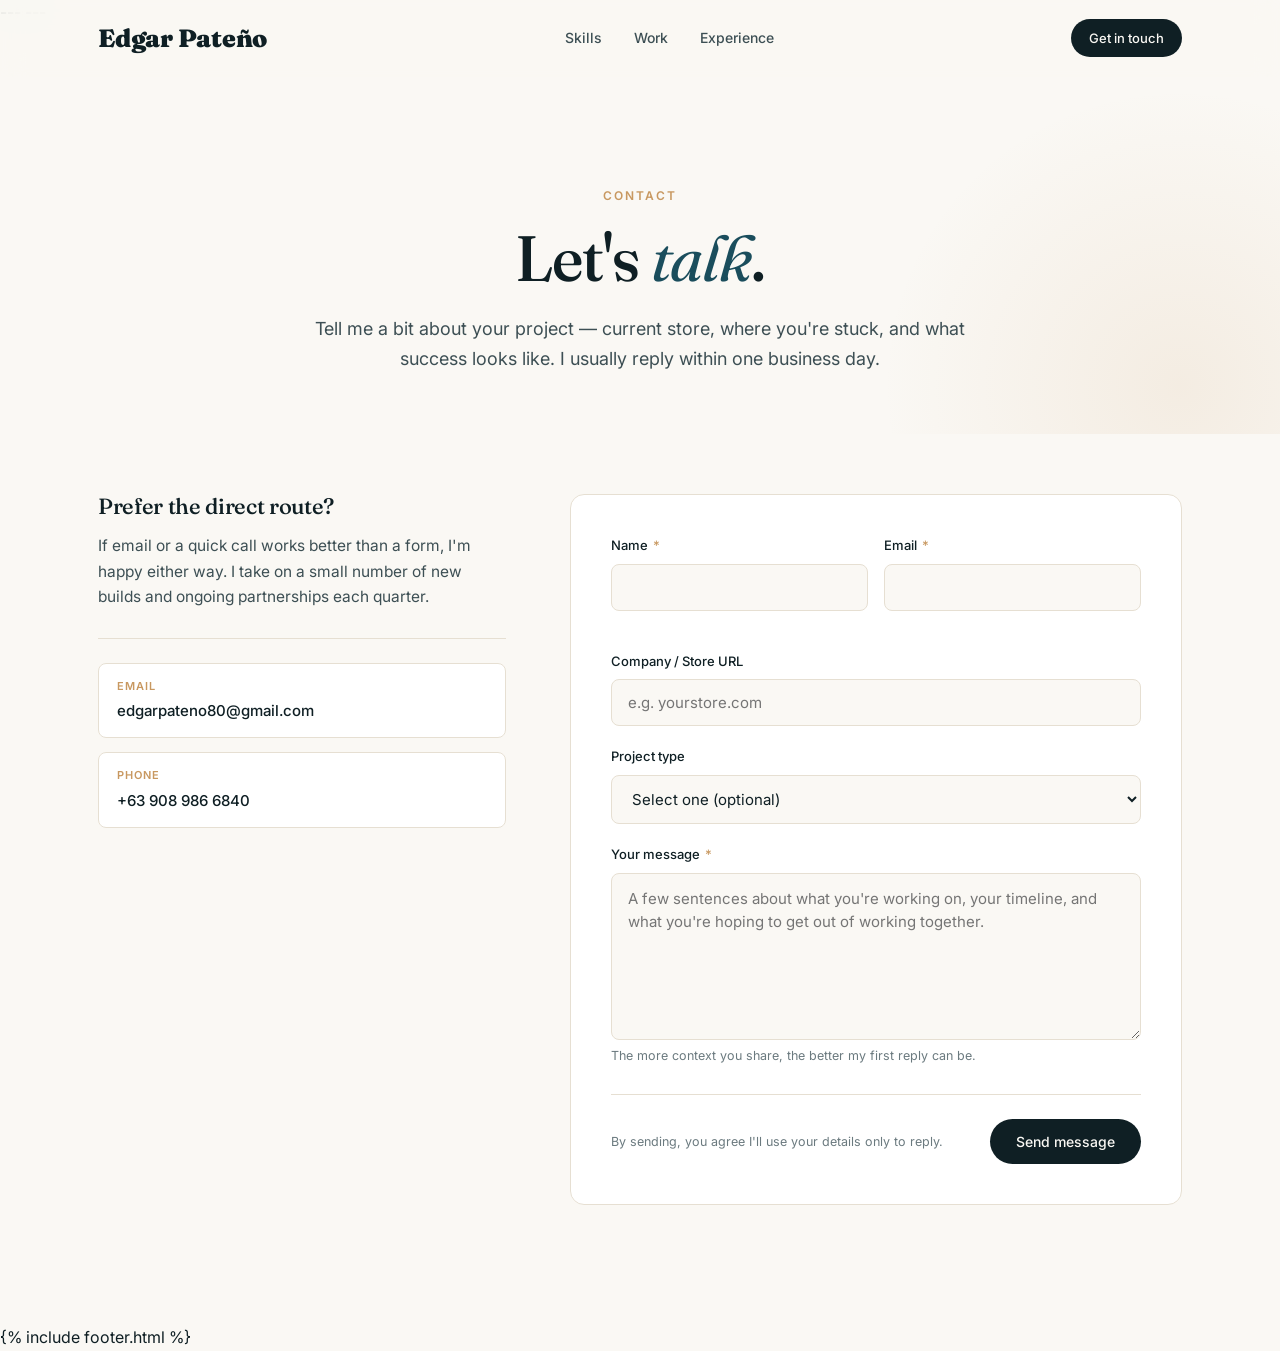
==== commit a1e09527: "Switch footer sharing to Jekyll include" ====
--- a/contact.html
+++ b/contact.html
@@ -1,3 +1,6 @@
+---
+---
+
 <!DOCTYPE html>
 <html lang="en">
 
@@ -134,60 +137,10 @@
     </div>
   </section>
 
-  <footer>
-    <div class="container footer-inner">
-      <div class="footer-brand">
-        <div class="footer-copy">© <span id="year"></span> Edgar Pateño</div>
-        <div class="footer-tagline">Building conversion-focused Shopify storefronts from code to customer experience.
-        </div>
-      </div>
-
-      <div class="footer-col footer-services">
-        <h3>SERVICES</h3>
-        <ul>
-          <li>Shopify Theme Development (Liquid)</li>
-          <li>Conversion Rate Optimization (CRO)</li>
-          <li>Klaviyo Email Automation</li>
-          <li>Technical SEO & Core Web Vitals</li>
-          <li>B2B & Affiliate Program Setup</li>
-          <li>Store Operations & Customer Support</li>
-        </ul>
-      </div>
-
-      <div class="footer-col footer-connect">
-        <h3>CONNECT</h3>
-        <div class="footer-social">
-          <a class="social-link" href="mailto:edgarpateno@gmail.com" aria-label="Email Edgar" target="_blank"
-            rel="noopener noreferrer">
-            <svg viewBox="0 0 24 24" fill="none" stroke="currentColor" stroke-width="1.8" stroke-linecap="round"
-              stroke-linejoin="round" aria-hidden="true">
-              <path d="M4 6h16v12H4z" />
-              <path d="m4 7 8 6 8-6" />
-            </svg>
-          </a>
-          <a class="social-link" href="https://www.linkedin.com/in/edgarpateno" aria-label="LinkedIn" target="_blank"
-            rel="noopener noreferrer">
-            <svg viewBox="0 0 24 24" fill="currentColor" aria-hidden="true">
-              <path
-                d="M6.94 8.5H3.56V20h3.38V8.5Zm-1.69-5A1.96 1.96 0 0 0 3.3 5.46c0 1.09.86 1.96 1.95 1.96h.02c1.1 0 1.96-.87 1.96-1.96A1.95 1.95 0 0 0 5.27 3.5h-.02ZM20.7 13.35c0-3.53-1.88-5.17-4.38-5.17-2.02 0-2.92 1.1-3.43 1.88V8.5H9.51c.04 1.03 0 11.5 0 11.5h3.38v-6.43c0-.34.02-.68.13-.92.27-.68.88-1.38 1.9-1.38 1.33 0 1.87 1.02 1.87 2.5V20H20.7v-6.65Z" />
-            </svg>
-          </a>
-          <a class="social-link" href="https://www.upwork.com/freelancers/~018702ee894a4f2392" aria-label="Upwork"
-            target="_blank" rel="noopener noreferrer">
-            <svg viewBox="0 0 24 24" fill="currentColor" aria-hidden="true">
-              <path
-                d="M16.28 9.22c-1.25 0-2.35.53-3.14 1.37-.72-1.11-1.24-2.37-1.53-3.69H9.36v6.88a1.77 1.77 0 0 1-1.77 1.76 1.77 1.77 0 0 1-1.76-1.76V6.9H3.6v6.88a3.99 3.99 0 0 0 3.99 3.98 3.98 3.98 0 0 0 3.98-3.98v-1.13c.35.58.74 1.14 1.2 1.64l-1.02 4.8h2.28l.7-3.33c.47.15.99.24 1.55.24 2.5 0 4.52-2.03 4.52-4.53 0-2.49-2.02-4.51-4.52-4.51Zm0 6.73c-1.34 0-2.42-1.08-2.42-2.42s1.08-2.42 2.42-2.42 2.42 1.08 2.42 2.42-1.08 2.42-2.42 2.42Z" />
-            </svg>
-          </a>
-        </div>
-      </div>
-    </div>
-  </footer>
+  {% include footer.html %}
+
 
   <script>
-    // Year
-    document.getElementById('year').textContent = new Date().getFullYear();
-
     // Nav scroll state
     const nav = document.getElementById('nav');
     const onScroll = () => {
--- a/styles.css
+++ b/styles.css
@@ -1852,6 +1852,336 @@
   letter-spacing: -0.01em;
   margin: 0;
 }
+
+/* ===== RESULTS ===== */
+#results {
+  background: var(--ink);
+  color: var(--bg);
+  border-top: 1px solid var(--line);
+  border-bottom: 1px solid var(--line);
+  position: relative;
+  overflow: hidden;
+}
+#results::before {
+  content: '';
+  position: absolute;
+  top: -120px;
+  right: -200px;
+  width: 600px;
+  height: 600px;
+  background: radial-gradient(circle, rgba(200, 152, 96, 0.15) 0%, transparent 70%);
+  border-radius: 50%;
+  z-index: 0;
+}
+#results::after {
+  content: '';
+  position: absolute;
+  bottom: -100px;
+  left: -150px;
+  width: 500px;
+  height: 500px;
+  background: radial-gradient(circle, rgba(26, 77, 92, 0.25) 0%, transparent 70%);
+  border-radius: 50%;
+  z-index: 0;
+}
+#results .container {
+  position: relative;
+  z-index: 1;
+}
+.results-intro {
+  text-align: center;
+  max-width: 660px;
+  margin: 0 auto 56px;
+}
+.results-intro .section-eyebrow {
+  color: var(--accent-warm);
+}
+.results-intro .section-title {
+  color: var(--bg);
+  margin-left: auto;
+  margin-right: auto;
+}
+.results-intro .section-title em {
+  color: var(--accent-warm);
+  font-style: italic;
+  font-weight: 400;
+}
+.results-intro .section-intro {
+  color: rgba(250, 248, 244, 0.72);
+  margin-left: auto;
+  margin-right: auto;
+}
+.results-grid {
+  display: grid;
+  grid-template-columns: repeat(4, 1fr);
+  gap: 20px;
+  margin-bottom: 48px;
+}
+@media (max-width: 980px) {
+  .results-grid {
+    grid-template-columns: repeat(2, 1fr);
+    gap: 24px;
+  }
+}
+@media (max-width: 600px) {
+  .results-grid {
+    grid-template-columns: 1fr;
+    gap: 18px;
+  }
+}
+.result-stat {
+  text-align: center;
+  padding: 36px 22px;
+  border: 1px solid rgba(255, 255, 255, 0.08);
+  border-radius: var(--radius);
+  background: rgba(255, 255, 255, 0.03);
+  transition: border-color 0.3s ease, background 0.3s ease, transform 0.3s ease;
+  display: flex;
+  flex-direction: column;
+}
+.result-stat:hover {
+  border-color: var(--accent-warm);
+  background: rgba(200, 152, 96, 0.06);
+  transform: translateY(-3px);
+}
+.result-num {
+  font-family: 'Fraunces', serif;
+  font-size: clamp(48px, 5.5vw, 60px);
+  font-style: italic;
+  font-weight: 400;
+  color: var(--accent-warm);
+  line-height: 1;
+  margin-bottom: 18px;
+  letter-spacing: -0.02em;
+}
+.result-unit {
+  font-size: 0.65em;
+  opacity: 0.85;
+  margin-left: 1px;
+  font-style: italic;
+}
+.result-label {
+  font-size: 12px;
+  text-transform: uppercase;
+  letter-spacing: 0.16em;
+  font-weight: 600;
+  color: var(--bg);
+  margin-bottom: 12px;
+}
+.result-context {
+  font-size: 13.5px;
+  color: rgba(250, 248, 244, 0.55);
+  line-height: 1.55;
+  max-width: 220px;
+  margin: 0 auto;
+}
+.results-foot {
+  text-align: center;
+  font-size: 13.5px;
+  color: rgba(250, 248, 244, 0.45);
+  font-style: italic;
+}
+.results-foot p {
+  margin: 0;
+}
+
+/* ===== AUDIT + CALL OFFER ===== */
+#offer {
+  background: var(--bg-alt);
+  border-top: 1px solid var(--line);
+  border-bottom: 1px solid var(--line);
+}
+.offer-intro {
+  max-width: 580px;
+  margin: 0 auto 56px;
+  text-align: center;
+}
+.offer-intro .section-title {
+  margin-left: auto;
+  margin-right: auto;
+}
+.offer-intro .section-intro {
+  margin-left: auto;
+  margin-right: auto;
+}
+.offer-cards {
+  display: grid;
+  grid-template-columns: 1fr 1fr;
+  gap: 24px;
+  max-width: 1000px;
+  margin: 0 auto 36px;
+}
+@media (max-width: 880px) {
+  .offer-cards { grid-template-columns: 1fr; gap: 20px; }
+}
+.offer-card {
+  background: var(--bg);
+  border: 1px solid var(--line);
+  border-radius: var(--radius);
+  padding: 36px 32px;
+  display: flex;
+  flex-direction: column;
+  transition: transform 0.3s ease, box-shadow 0.3s ease;
+}
+.offer-card:hover {
+  transform: translateY(-3px);
+  box-shadow: var(--shadow-lg);
+}
+.offer-card.primary {
+  background:
+    linear-gradient(180deg, rgba(232, 213, 177, 0.22) 0%, rgba(232, 213, 177, 0.05) 100%),
+    var(--bg-alt);
+  border: 1.5px solid rgba(200, 152, 96, 0.55);
+}
+.offer-tag {
+  display: inline-block;
+  align-self: flex-start;
+  font-size: 11px;
+  text-transform: uppercase;
+  letter-spacing: 0.16em;
+  font-weight: 600;
+  color: var(--accent);
+  background: rgba(26, 77, 92, 0.08);
+  padding: 5px 12px;
+  border-radius: 999px;
+  margin-bottom: 14px;
+}
+.offer-card.primary .offer-tag {
+  color: #6b4a18;
+  background: rgba(200, 152, 96, 0.22);
+}
+.offer-num {
+  font-family: 'Fraunces', serif;
+  font-size: 44px;
+  font-style: italic;
+  font-weight: 400;
+  color: var(--accent-warm);
+  line-height: 1;
+  margin-bottom: 12px;
+  opacity: 0.92;
+}
+.offer-card h3 {
+  font-size: 22px;
+  margin-bottom: 12px;
+  font-weight: 500;
+  letter-spacing: -0.01em;
+}
+.offer-card > p {
+  font-size: 15px;
+  color: var(--ink-soft);
+  line-height: 1.65;
+  margin-bottom: 20px;
+}
+.offer-list {
+  list-style: none;
+  padding: 0;
+  margin: 0 0 24px;
+  border-top: 1px solid var(--line);
+}
+.offer-list li {
+  position: relative;
+  padding: 10px 0 10px 22px;
+  font-size: 14px;
+  color: var(--ink);
+  border-bottom: 1px solid var(--line);
+  line-height: 1.5;
+}
+.offer-list li:last-child { border-bottom: none; }
+.offer-list li::before {
+  content: '';
+  position: absolute;
+  left: 0; top: 17px;
+  width: 12px; height: 1.5px;
+  background: var(--accent-warm);
+}
+
+/* Embedded audit form */
+.audit-form {
+  margin-top: auto;
+}
+.audit-fields {
+  display: grid;
+  gap: 14px;
+  margin-bottom: 18px;
+}
+.audit-form .form-field label {
+  display: block;
+  font-size: 12px;
+  font-weight: 500;
+  color: var(--ink);
+  margin-bottom: 6px;
+  text-transform: uppercase;
+  letter-spacing: 0.06em;
+}
+.audit-form .form-field input {
+  width: 100%;
+  padding: 12px 14px;
+  font-size: 14.5px;
+  font-family: inherit;
+  color: var(--ink);
+  background: var(--bg-alt);
+  border: 1px solid var(--line);
+  border-radius: var(--radius-sm);
+  transition: border-color 0.2s ease, box-shadow 0.2s ease;
+}
+.audit-form .form-field input:focus {
+  outline: none;
+  border-color: var(--accent);
+  box-shadow: 0 0 0 3px rgba(26, 77, 92, 0.12);
+}
+.audit-form .btn {
+  width: 100%;
+  justify-content: center;
+}
+.audit-form .btn[disabled] {
+  opacity: 0.6;
+  cursor: not-allowed;
+}
+.audit-message {
+  margin-top: 14px;
+  padding: 12px 16px;
+  border-radius: var(--radius-sm);
+  font-size: 13.5px;
+  display: none;
+  line-height: 1.5;
+}
+.audit-message.success {
+  background: rgba(34, 197, 94, 0.08);
+  border: 1px solid rgba(34, 197, 94, 0.3);
+  color: #15803d;
+  display: block;
+}
+.audit-message.error {
+  background: rgba(220, 38, 38, 0.08);
+  border: 1px solid rgba(220, 38, 38, 0.3);
+  color: #b91c1c;
+  display: block;
+}
+
+/* Call card CTA — full-width button at the bottom of the card */
+.offer-call-cta {
+  margin-top: auto;
+  width: 100%;
+  justify-content: center;
+}
+
+.offer-foot {
+  text-align: center;
+  font-family: 'Fraunces', serif;
+  font-style: italic;
+  font-size: 16px;
+  color: var(--ink-soft);
+  max-width: 720px;
+  margin: 0 auto;
+}
+.offer-foot p { margin: 0; }
+.offer-foot a {
+  color: var(--accent);
+  text-decoration: underline;
+  text-underline-offset: 4px;
+  text-decoration-thickness: 1px;
+}
+.offer-foot a:hover { color: var(--accent-warm); }
 @media (max-width: 600px) {
   .process-grid { grid-template-columns: 1fr; gap: 16px; }
   .process-step::after { display: none; }
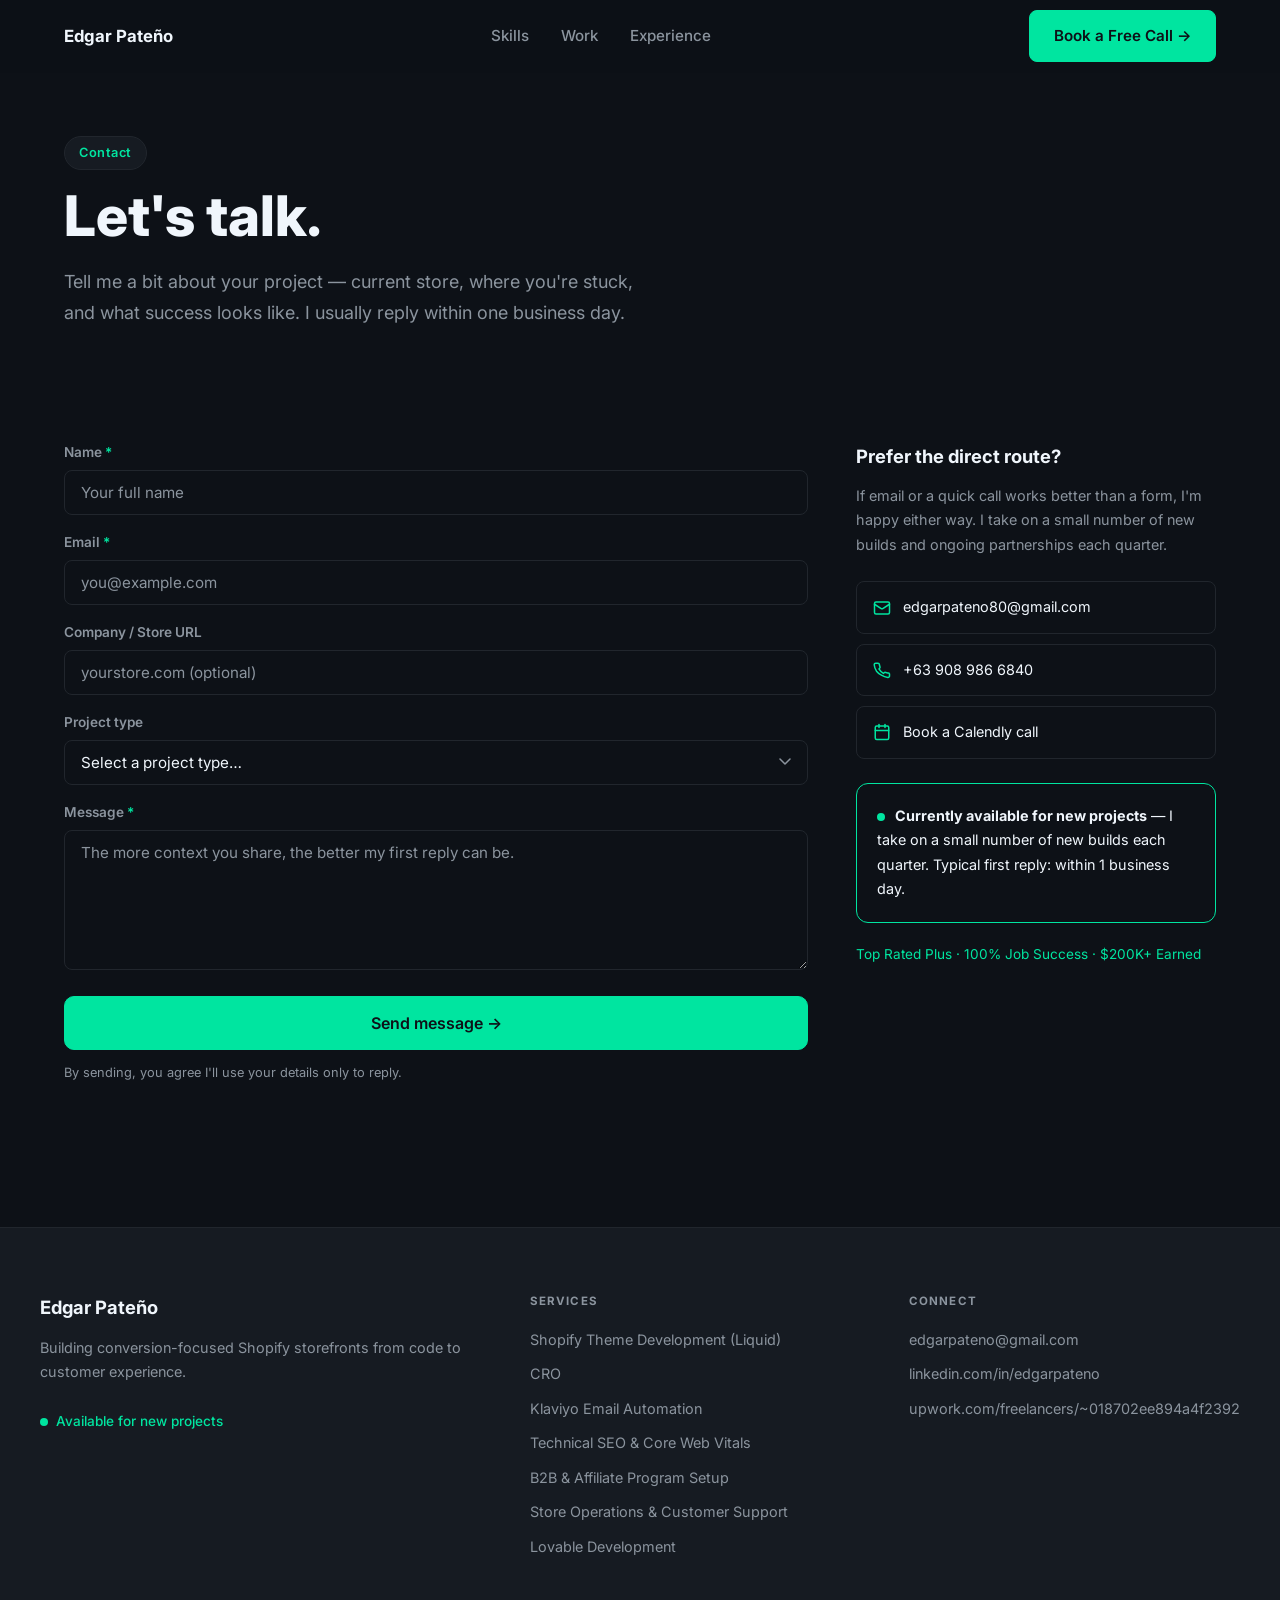
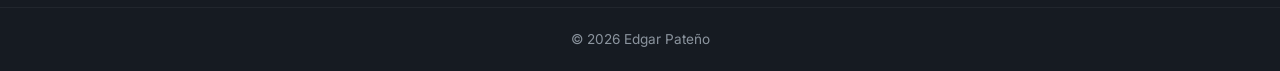
==== commit 8288417a: "Initial portfolio site — 5-page static build Pages: index, skills, work, experience, contact. Shared" ====
--- a/contact.html
+++ b/contact.html
@@ -1,226 +1,225 @@
----
----
-
 <!DOCTYPE html>
 <html lang="en">
-
 <head>
-  <meta charset="UTF-8" />
-  <meta name="viewport" content="width=device-width, initial-scale=1.0" />
-  <title>Contact — Edgar Pateño</title>
-  <meta name="description"
-    content="Have a Shopify project in mind? Get in touch with Edgar Pateño — Shopify developer, Klaviyo specialist, and customer support pro." />
-
-  <meta property="og:title" content="Contact — Edgar Pateño" />
-  <meta property="og:description" content="Let's talk about your Shopify project." />
-  <meta property="og:type" content="website" />
-
-  <link rel="preconnect" href="https://fonts.googleapis.com" />
-  <link rel="preconnect" href="https://fonts.gstatic.com" crossorigin />
-  <link
-    href="https://fonts.googleapis.com/css2?family=Fraunces:opsz,wght@9..144,400;9..144,500;9..144,600;9..144,700&family=Inter:wght@300;400;500;600;700&display=swap"
-    rel="stylesheet" />
-
-  <link rel="stylesheet" href="styles.css" />
-  <link rel="icon" type="image/svg+xml" href="favicon.svg" />
+  <meta charset="UTF-8">
+  <meta name="viewport" content="width=device-width, initial-scale=1.0">
+  <title>Contact — Edgar Pateño | Shopify Developer</title>
+  <meta name="description" content="Get in touch with Edgar Pateño — Shopify developer available for new builds, theme redesigns, CRO, Klaviyo email, and ongoing partnerships.">
+  <link rel="preconnect" href="https://fonts.googleapis.com">
+  <link rel="preconnect" href="https://fonts.gstatic.com" crossorigin>
+  <link href="https://fonts.googleapis.com/css2?family=Inter:wght@400;500;600;700;800&display=swap" rel="stylesheet">
+  <link rel="stylesheet" href="style.css">
 </head>
-
 <body>
 
-  <!-- NAV -->
-  <nav id="nav">
-    <div class="nav-inner">
-      <button class="nav-toggle" aria-label="Toggle navigation menu" aria-expanded="false" aria-controls="nav-links">
-        <span></span><span></span><span></span>
-      </button>
-      <a href="index.html" class="nav-logo">Edgar Pateño</a>
-      <ul class="nav-links" id="nav-links">
-        <li><a href="skills.html">Skills</a></li>
-        <li><a href="work.html">Work</a></li>
-        <li><a href="experience.html">Experience</a></li>
-      </ul>
-      <a href="contact.html" class="nav-cta">Get in touch</a>
+<!-- ── NAV ────────────────────────────────────────────────── -->
+<header class="nav" id="nav">
+  <div class="container nav__inner">
+    <a href="index.html" class="nav__logo">Edgar Pateño</a>
+    <nav class="nav__links" aria-label="Main navigation">
+      <a href="skills.html" class="nav__link">Skills</a>
+      <a href="work.html" class="nav__link">Work</a>
+      <a href="experience.html" class="nav__link">Experience</a>
+    </nav>
+    <a href="https://calendly.com/edgarpateno" class="btn btn--primary nav__cta" target="_blank" rel="noopener">Book a Free Call →</a>
+    <button class="nav__hamburger" aria-label="Toggle menu" aria-expanded="false">
+      <span></span><span></span><span></span>
+    </button>
+  </div>
+  <div class="nav__mobile" role="navigation" aria-label="Mobile navigation">
+    <a href="skills.html" class="nav__link">Skills</a>
+    <a href="work.html" class="nav__link">Work</a>
+    <a href="experience.html" class="nav__link">Experience</a>
+    <a href="https://calendly.com/edgarpateno" class="btn btn--primary" target="_blank" rel="noopener">Book a Free Call →</a>
+  </div>
+</header>
+
+<!-- ── HERO ───────────────────────────────────────────────── -->
+<section class="hero hero--inner">
+  <div class="container">
+    <div class="sec-label fi"><span class="pill">Contact</span></div>
+    <h1 class="fi fi-d1" style="margin-bottom:20px">Let's talk.</h1>
+    <p class="sec-sub fi fi-d2">
+      Tell me a bit about your project — current store, where you're stuck, and what success looks like. I usually reply within one business day.
+    </p>
+  </div>
+</section>
+
+<!-- ── CONTACT LAYOUT ─────────────────────────────────────── -->
+<section class="section" style="padding-top:48px">
+  <div class="container">
+    <div class="contact__inner">
+
+      <!-- FORM -->
+      <div class="fi">
+        <div class="form-wrapper">
+          <form data-validate novalidate data-success="contact-success" id="contact-form">
+            <!-- honeypot -->
+            <input name="website" tabindex="-1" autocomplete="off" style="display:none" aria-hidden="true">
+
+            <div class="form__group">
+              <label for="c-name" class="form__label form__label--req">Name</label>
+              <input
+                type="text"
+                id="c-name"
+                name="name"
+                class="form__input"
+                placeholder="Your full name"
+                required
+                autocomplete="name"
+              >
+              <div class="form__error-msg">Please enter your name.</div>
+            </div>
+
+            <div class="form__group">
+              <label for="c-email" class="form__label form__label--req">Email</label>
+              <input
+                type="email"
+                id="c-email"
+                name="email"
+                class="form__input"
+                placeholder="you@example.com"
+                required
+                autocomplete="email"
+              >
+              <div class="form__error-msg">Please enter a valid email address.</div>
+            </div>
+
+            <div class="form__group">
+              <label for="c-company" class="form__label">Company / Store URL</label>
+              <input
+                type="text"
+                id="c-company"
+                name="company"
+                class="form__input"
+                placeholder="yourstore.com (optional)"
+                autocomplete="organization"
+              >
+            </div>
+
+            <div class="form__group">
+              <label for="c-type" class="form__label">Project type</label>
+              <select id="c-type" name="project_type" class="form__select">
+                <option value="">Select a project type…</option>
+                <option value="new-build">New Shopify build</option>
+                <option value="redesign">Theme redesign / overhaul</option>
+                <option value="cro">CRO &amp; A/B testing</option>
+                <option value="klaviyo">Klaviyo email marketing</option>
+                <option value="b2b">B2B / wholesale setup</option>
+                <option value="maintenance">Ongoing maintenance &amp; support</option>
+                <option value="other">Something else</option>
+              </select>
+            </div>
+
+            <div class="form__group">
+              <label for="c-message" class="form__label form__label--req">Message</label>
+              <textarea
+                id="c-message"
+                name="message"
+                class="form__textarea"
+                placeholder="The more context you share, the better my first reply can be."
+                required
+              ></textarea>
+              <div class="form__error-msg">Please tell me a bit about your project.</div>
+            </div>
+
+            <button type="submit" class="btn btn--primary btn--full btn--lg">Send message →</button>
+            <p class="form__fine">By sending, you agree I'll use your details only to reply.</p>
+          </form>
+          <div class="form__success" id="contact-success">
+            <h3>Message sent!</h3>
+            <p>Thanks for reaching out. I'll reply within one business day.</p>
+          </div>
+        </div>
+      </div>
+
+      <!-- SIDEBAR -->
+      <div class="fi fi-d2">
+        <div class="sidebar__title">Prefer the direct route?</div>
+        <p class="sidebar__body">
+          If email or a quick call works better than a form, I'm happy either way. I take on a small number of new builds and ongoing partnerships each quarter.
+        </p>
+
+        <div class="contact-links">
+          <a href="mailto:edgarpateno80@gmail.com" class="contact-link">
+            <svg width="18" height="18" viewBox="0 0 24 24" fill="none" stroke="var(--accent)" stroke-width="2" stroke-linecap="round" stroke-linejoin="round" aria-hidden="true">
+              <rect width="20" height="16" x="2" y="4" rx="2"/>
+              <path d="m22 7-8.97 5.7a1.94 1.94 0 0 1-2.06 0L2 7"/>
+            </svg>
+            edgarpateno80@gmail.com
+          </a>
+          <a href="tel:+639089866840" class="contact-link">
+            <svg width="18" height="18" viewBox="0 0 24 24" fill="none" stroke="var(--accent)" stroke-width="2" stroke-linecap="round" stroke-linejoin="round" aria-hidden="true">
+              <path d="M22 16.92v3a2 2 0 0 1-2.18 2 19.79 19.79 0 0 1-8.63-3.07A19.5 19.5 0 0 1 4.69 13.6 19.79 19.79 0 0 1 1.58 5a2 2 0 0 1 1.99-2h3a2 2 0 0 1 2 1.72 12.84 12.84 0 0 0 .7 2.81 2 2 0 0 1-.45 2.11L7.91 10.6a16 16 0 0 0 6 6l.91-.91a2 2 0 0 1 2.11-.45 12.84 12.84 0 0 0 2.81.7A2 2 0 0 1 22 17z"/>
+            </svg>
+            +63 908 986 6840
+          </a>
+          <a href="https://calendly.com/edgarpateno" class="contact-link" target="_blank" rel="noopener">
+            <svg width="18" height="18" viewBox="0 0 24 24" fill="none" stroke="var(--accent)" stroke-width="2" stroke-linecap="round" stroke-linejoin="round" aria-hidden="true">
+              <rect width="18" height="18" x="3" y="4" rx="2" ry="2"/>
+              <line x1="16" x2="16" y1="2" y2="6"/>
+              <line x1="8" x2="8" y1="2" y2="6"/>
+              <line x1="3" x2="21" y1="10" y2="10"/>
+            </svg>
+            Book a Calendly call
+          </a>
+        </div>
+
+        <div class="contact-avail">
+          <p>
+            <span class="avail-dot" aria-hidden="true"></span>
+            <strong>Currently available for new projects</strong> — I take on a small number of new builds each quarter. Typical first reply: within 1 business day.
+          </p>
+        </div>
+
+        <p class="contact-trust">
+          <a href="https://www.upwork.com/freelancers/~018702ee894a4f2392" target="_blank" rel="noopener">Top Rated Plus · 100% Job Success · $200K+ Earned</a>
+        </p>
+      </div>
+
     </div>
-  </nav>
-
-  <!-- HERO -->
-  <header class="contact-hero">
-    <div class="container contact-hero-inner reveal">
-      <div class="section-eyebrow">Contact</div>
-      <h1>Let's <em>talk</em>.</h1>
-      <p>Tell me a bit about your project — current store, where you're stuck, and what success looks like. I usually
-        reply within one business day.</p>
+  </div>
+</section>
+
+<!-- ── FOOTER ──────────────────────────────────────────────── -->
+<footer class="footer" style="margin-top:48px">
+  <div class="container footer__main">
+    <div class="footer__grid">
+      <div>
+        <div class="footer__logo">Edgar Pateño</div>
+        <p class="footer__tagline">Building conversion-focused Shopify storefronts from code to customer experience.</p>
+        <div class="footer__avail">
+          <span class="footer__avail-dot"></span>
+          Available for new projects
+        </div>
+      </div>
+      <div>
+        <div class="footer__col-title">Services</div>
+        <ul class="footer__list">
+          <li>Shopify Theme Development (Liquid)</li>
+          <li>CRO</li>
+          <li>Klaviyo Email Automation</li>
+          <li>Technical SEO &amp; Core Web Vitals</li>
+          <li>B2B &amp; Affiliate Program Setup</li>
+          <li>Store Operations &amp; Customer Support</li>
+          <li>Lovable Development</li>
+        </ul>
+      </div>
+      <div>
+        <div class="footer__col-title">Connect</div>
+        <ul class="footer__list">
+          <li><a href="mailto:edgarpateno@gmail.com">edgarpateno@gmail.com</a></li>
+          <li><a href="https://linkedin.com/in/edgarpateno" target="_blank" rel="noopener">linkedin.com/in/edgarpateno</a></li>
+          <li><a href="https://www.upwork.com/freelancers/~018702ee894a4f2392" target="_blank" rel="noopener">upwork.com/freelancers/~018702ee894a4f2392</a></li>
+        </ul>
+      </div>
     </div>
-  </header>
-
-  <!-- CONTACT GRID -->
-  <section class="contact-section">
-    <div class="container">
-      <div class="contact-grid">
-
-        <!-- SIDEBAR -->
-        <aside class="contact-sidebar reveal">
-          <h3>Prefer the direct route?</h3>
-          <p>If email or a quick call works better than a form, I'm happy either way. I take on a small number of new
-            builds and ongoing partnerships each quarter.</p>
-          <div class="direct-contact">
-            <a href="mailto:edgarpateno80@gmail.com">
-              <span class="label">Email</span>
-              <span class="value">edgarpateno80@gmail.com</span>
-            </a>
-            <a href="tel:+639089866840">
-              <span class="label">Phone</span>
-              <span class="value">+63 908 986 6840</span>
-            </a>
-          </div>
-        </aside>
-
-        <!-- FORM -->
-        <div class="reveal">
-          <form id="contact-form" class="contact-form" action="https://formspree.io/f/mjgjqerj" method="POST">
-
-            <div class="form-row">
-              <div class="form-field">
-                <label for="name">Name <span class="req">*</span></label>
-                <input id="name" name="name" type="text" required autocomplete="name" />
-              </div>
-              <div class="form-field">
-                <label for="email">Email <span class="req">*</span></label>
-                <input id="email" name="email" type="email" required autocomplete="email" />
-              </div>
-            </div>
-
-            <div class="form-field">
-              <label for="company">Company / Store URL</label>
-              <input id="company" name="company" type="text" placeholder="e.g. yourstore.com" />
-            </div>
-
-            <div class="form-field">
-              <label for="project">Project type</label>
-              <select id="project" name="project">
-                <option value="">Select one (optional)</option>
-                <option>New Shopify build</option>
-                <option>Theme redesign / overhaul</option>
-                <option>CRO &amp; A/B testing</option>
-                <option>Klaviyo email marketing</option>
-                <option>B2B / wholesale setup</option>
-                <option>Ongoing maintenance &amp; support</option>
-                <option>Something else</option>
-              </select>
-            </div>
-
-            <div class="form-field">
-              <label for="message">Your message <span class="req">*</span></label>
-              <textarea id="message" name="message" rows="6" required
-                placeholder="A few sentences about what you're working on, your timeline, and what you're hoping to get out of working together."></textarea>
-              <div class="hint">The more context you share, the better my first reply can be.</div>
-            </div>
-
-            <!-- Honeypot for spam bots; humans won't see this -->
-            <div class="hp-field" aria-hidden="true">
-              <label>Don't fill this out: <input name="_gotcha" type="text" tabindex="-1" autocomplete="off" /></label>
-            </div>
-
-            <!-- Sets the email subject Formspree sends to your inbox -->
-            <input type="hidden" name="_subject" value="New portfolio inquiry — edgarpateno.github.io" />
-
-            <div class="form-submit">
-              <span class="small">By sending, you agree I'll use your details only to reply.</span>
-              <button type="submit" class="btn btn-primary" id="submit-btn">Send message</button>
-            </div>
-
-            <div class="form-message" id="form-message" role="status" aria-live="polite"></div>
-          </form>
-        </div>
-
-      </div>
-    </div>
-  </section>
-
-  {% include footer.html %}
-
-
-  <script>
-    // Nav scroll state
-    const nav = document.getElementById('nav');
-    const onScroll = () => {
-      if (window.scrollY > 12) nav.classList.add('scrolled');
-      else nav.classList.remove('scrolled');
-    };
-    window.addEventListener('scroll', onScroll, { passive: true });
-    onScroll();
-
-    // Reveal on scroll
-    const io = new IntersectionObserver((entries) => {
-      entries.forEach((e) => {
-        if (e.isIntersecting) {
-          e.target.classList.add('visible');
-          io.unobserve(e.target);
-        }
-      });
-    }, { threshold: 0.12, rootMargin: '0px 0px -40px 0px' });
-    document.querySelectorAll('.reveal').forEach((el) => io.observe(el));
-
-    // Mobile nav toggle (hamburger)
-    const navToggle = document.querySelector('.nav-toggle');
-    const navLinks = document.querySelector('.nav-links');
-    if (navToggle && navLinks) {
-      navToggle.addEventListener('click', () => {
-        const isOpen = navLinks.classList.toggle('open');
-        navToggle.classList.toggle('active');
-        navToggle.setAttribute('aria-expanded', isOpen ? 'true' : 'false');
-      });
-      navLinks.querySelectorAll('a').forEach((link) => {
-        link.addEventListener('click', () => {
-          navLinks.classList.remove('open');
-          navToggle.classList.remove('active');
-          navToggle.setAttribute('aria-expanded', 'false');
-        });
-      });
-    }
-
-    // Formspree AJAX submission — keeps user on page, shows inline result
-    const form = document.getElementById('contact-form');
-    const btn = document.getElementById('submit-btn');
-    const msg = document.getElementById('form-message');
-
-    form.addEventListener('submit', async (e) => {
-      e.preventDefault();
-      msg.className = 'form-message';
-      msg.textContent = '';
-      btn.disabled = true;
-      btn.textContent = 'Sending…';
-
-      try {
-        const data = new FormData(form);
-        const res = await fetch(form.action, {
-          method: 'POST',
-          body: data,
-          headers: { 'Accept': 'application/json' }
-        });
-
-        if (res.ok) {
-          form.reset();
-          msg.className = 'form-message success';
-          msg.textContent = 'Thanks — your message is in. I\'ll reply within one business day.';
-          btn.textContent = 'Sent ✓';
-        } else {
-          const json = await res.json().catch(() => ({}));
-          const errText = (json.errors && json.errors.map(x => x.message).join(', ')) || 'Something went wrong. Please email me directly at edgarpateno80@gmail.com.';
-          msg.className = 'form-message error';
-          msg.textContent = errText;
-          btn.disabled = false;
-          btn.textContent = 'Send message';
-        }
-      } catch (err) {
-        msg.className = 'form-message error';
-        msg.textContent = 'Network issue. Please try again — or email edgarpateno80@gmail.com.';
-        btn.disabled = false;
-        btn.textContent = 'Send message';
-      }
-    });
-  </script>
-
+  </div>
+  <div class="footer__bottom">
+    <div class="container">© 2026 Edgar Pateño</div>
+  </div>
+</footer>
+
+<script src="nav.js"></script>
 </body>
-
-</html>+</html>
--- a/style.css
+++ b/style.css
@@ -0,0 +1,970 @@
+/* ─── TOKENS ──────────────────────────────────────────────── */
+:root {
+  --bg:      #0d1117;
+  --surface: #161b22;
+  --border:  #21262d;
+  --accent:  #00e5a0;
+  --text:    #f0f6fc;
+  --muted:   #8b949e;
+  --radius:  12px;
+  --max-w:   1200px;
+  --nav-h:   72px;
+  --sec-y:   96px;
+}
+
+/* ─── REDUCED MOTION ──────────────────────────────────────── */
+@media (prefers-reduced-motion: reduce) {
+  *, *::before, *::after {
+    animation-duration: .01ms !important;
+    transition-duration: .01ms !important;
+    scroll-behavior: auto !important;
+  }
+}
+
+/* ─── RESET ──────────────────────────────────────────────── */
+*, *::before, *::after { box-sizing: border-box; margin: 0; padding: 0; }
+html { scroll-behavior: smooth; -webkit-text-size-adjust: 100%; }
+img, video { display: block; max-width: 100%; height: auto; }
+a { color: inherit; text-decoration: none; }
+button { font-family: inherit; cursor: pointer; }
+ul, ol { list-style: none; }
+input, textarea, select { font-family: inherit; }
+
+/* ─── BASE ───────────────────────────────────────────────── */
+body {
+  font-family: 'Inter', system-ui, sans-serif;
+  background: var(--bg);
+  color: var(--text);
+  font-size: 18px;
+  line-height: 1.7;
+  -webkit-font-smoothing: antialiased;
+}
+
+/* ─── CONTAINER ──────────────────────────────────────────── */
+.container {
+  width: 100%;
+  max-width: var(--max-w);
+  margin-inline: auto;
+  padding-inline: 24px;
+}
+
+/* ─── TYPOGRAPHY ─────────────────────────────────────────── */
+h1 { font-size: clamp(2.1rem, 5.5vw, 3.5rem); font-weight: 800; line-height: 1.1; }
+h2 { font-size: clamp(1.55rem, 3.5vw, 2.4rem); font-weight: 700; line-height: 1.2; }
+h3 { font-size: 1.2rem; font-weight: 600; line-height: 1.3; }
+em { font-style: italic; color: var(--accent); }
+
+/* ─── PILL ───────────────────────────────────────────────── */
+.pill {
+  display: inline-flex;
+  align-items: center;
+  gap: 6px;
+  padding: 5px 14px;
+  font-size: .8rem;
+  font-weight: 600;
+  letter-spacing: .04em;
+  color: var(--accent);
+  background: var(--surface);
+  border: 1px solid var(--border);
+  border-radius: 100px;
+}
+
+/* ─── BUTTONS ────────────────────────────────────────────── */
+.btn {
+  display: inline-flex;
+  align-items: center;
+  justify-content: center;
+  gap: 6px;
+  padding: 12px 24px;
+  font-size: .95rem;
+  font-weight: 600;
+  font-family: inherit;
+  border-radius: 8px;
+  border: 1.5px solid transparent;
+  cursor: pointer;
+  text-decoration: none;
+  transition: all .2s ease;
+  white-space: nowrap;
+}
+.btn--primary {
+  background: var(--accent);
+  color: #0d1117;
+  border-color: var(--accent);
+}
+.btn--primary:hover {
+  filter: brightness(1.08);
+  transform: translateY(-1px);
+  box-shadow: 0 6px 20px rgba(0,229,160,.25);
+}
+.btn--primary:focus-visible {
+  outline: 2px solid var(--accent);
+  outline-offset: 3px;
+}
+.btn--secondary {
+  background: transparent;
+  color: var(--accent);
+  border-color: var(--accent);
+}
+.btn--secondary:hover {
+  background: rgba(0,229,160,.1);
+  transform: translateY(-1px);
+}
+.btn--secondary:focus-visible {
+  outline: 2px solid var(--accent);
+  outline-offset: 3px;
+}
+.btn--lg { padding: 16px 32px; font-size: 1rem; border-radius: 10px; }
+.btn--full { width: 100%; }
+
+/* ─── CARD ───────────────────────────────────────────────── */
+.card {
+  background: var(--surface);
+  border: 1px solid var(--border);
+  border-radius: var(--radius);
+  padding: 28px;
+  transition: box-shadow .25s, transform .25s;
+}
+.card:hover {
+  box-shadow: 0 8px 40px rgba(0,0,0,.45);
+  transform: translateY(-2px);
+}
+
+/* ─── SECTION ────────────────────────────────────────────── */
+.section { padding: var(--sec-y) 0; }
+.section--dark { background: #0a0e14; }
+.section--surface { background: var(--surface); }
+.sec-label  { margin-bottom: 16px; }
+.sec-title  { margin-bottom: 16px; }
+.sec-sub    { color: var(--muted); max-width: 600px; }
+
+/* ─── FADE IN ────────────────────────────────────────────── */
+.fi {
+  opacity: 0;
+  transform: translateY(28px);
+  transition: opacity .65s ease, transform .65s ease;
+}
+.fi.vis { opacity: 1; transform: translateY(0); }
+.fi-d1 { transition-delay: .1s; }
+.fi-d2 { transition-delay: .2s; }
+.fi-d3 { transition-delay: .3s; }
+.fi-d4 { transition-delay: .4s; }
+
+/* ─── NAV ────────────────────────────────────────────────── */
+.nav {
+  position: fixed;
+  top: 0;
+  inset-inline: 0;
+  z-index: 900;
+  background: rgba(13,17,23,.85);
+  backdrop-filter: blur(16px);
+  -webkit-backdrop-filter: blur(16px);
+  border-bottom: 1px solid transparent;
+  transition: border-color .3s, background .3s;
+}
+.nav.scrolled {
+  background: rgba(13,17,23,.97);
+  border-bottom-color: var(--border);
+}
+.nav__inner {
+  display: flex;
+  align-items: center;
+  justify-content: space-between;
+  height: var(--nav-h);
+  transition: height .3s;
+}
+.nav.scrolled .nav__inner { height: 60px; }
+.nav__logo {
+  font-size: 1.05rem;
+  font-weight: 700;
+  color: var(--text);
+  transition: color .2s;
+  flex-shrink: 0;
+}
+.nav__logo:hover { color: var(--accent); }
+.nav__logo:focus-visible {
+  outline: 2px solid var(--accent);
+  outline-offset: 3px;
+  border-radius: 4px;
+}
+.nav__links { display: flex; gap: 32px; }
+.nav__link {
+  color: var(--muted);
+  font-size: .95rem;
+  font-weight: 500;
+  transition: color .2s;
+  cursor: pointer;
+}
+.nav__link:hover  { color: var(--text); }
+.nav__link.active { color: var(--accent); }
+.nav__link:focus-visible {
+  outline: 2px solid var(--accent);
+  outline-offset: 3px;
+  border-radius: 4px;
+}
+.nav__hamburger {
+  display: none;
+  flex-direction: column;
+  gap: 5px;
+  background: none;
+  border: none;
+  padding: 8px;
+  cursor: pointer;
+}
+.nav__hamburger:focus-visible {
+  outline: 2px solid var(--accent);
+  outline-offset: 3px;
+  border-radius: 4px;
+}
+.nav__hamburger span {
+  display: block;
+  width: 22px;
+  height: 2px;
+  background: var(--text);
+  border-radius: 2px;
+  transition: transform .3s, opacity .3s;
+}
+.nav__hamburger[aria-expanded="true"] span:nth-child(1) { transform: translateY(7px) rotate(45deg); }
+.nav__hamburger[aria-expanded="true"] span:nth-child(2) { opacity: 0; transform: scaleX(0); }
+.nav__hamburger[aria-expanded="true"] span:nth-child(3) { transform: translateY(-7px) rotate(-45deg); }
+.nav__mobile {
+  display: none;
+  flex-direction: column;
+  gap: 4px;
+  background: var(--surface);
+  border-top: 1px solid var(--border);
+  padding: 16px 24px 24px;
+}
+.nav__mobile.open { display: flex; }
+.nav__mobile .nav__link {
+  font-size: 1.05rem;
+  padding: 10px 0;
+  color: var(--text);
+}
+.nav__mobile .btn { margin-top: 8px; }
+
+/* ─── FOOTER ─────────────────────────────────────────────── */
+.footer { background: var(--surface); border-top: 1px solid var(--border); }
+.footer__main { padding: 64px 0 48px; }
+.footer__grid {
+  display: grid;
+  grid-template-columns: 2fr 1.5fr 1.5fr;
+  gap: 48px;
+}
+.footer__logo    { font-size: 1.15rem; font-weight: 700; margin-bottom: 12px; }
+.footer__tagline { font-size: .9rem; color: var(--muted); margin-bottom: 20px; }
+.footer__avail {
+  display: inline-flex;
+  align-items: center;
+  gap: 8px;
+  font-size: .85rem;
+  color: var(--accent);
+  font-weight: 500;
+}
+.footer__avail-dot {
+  width: 8px;
+  height: 8px;
+  background: var(--accent);
+  border-radius: 50%;
+  animation: pulse 2s infinite;
+  flex-shrink: 0;
+}
+.footer__col-title {
+  font-size: .72rem;
+  font-weight: 700;
+  letter-spacing: .1em;
+  text-transform: uppercase;
+  color: var(--muted);
+  margin-bottom: 16px;
+}
+.footer__list { display: flex; flex-direction: column; gap: 10px; }
+.footer__list li,
+.footer__list a { font-size: .9rem; color: var(--muted); }
+.footer__list a:hover { color: var(--accent); }
+.footer__list a:focus-visible {
+  outline: 2px solid var(--accent);
+  outline-offset: 2px;
+  border-radius: 2px;
+}
+.footer__bottom {
+  border-top: 1px solid var(--border);
+  padding: 20px 0;
+  text-align: center;
+  font-size: .85rem;
+  color: var(--muted);
+}
+
+@keyframes pulse {
+  0%, 100% { opacity: 1; }
+  50%       { opacity: .4; }
+}
+
+/* ─── HERO (index) ───────────────────────────────────────── */
+.hero {
+  padding-top: calc(var(--nav-h) + 80px);
+  padding-bottom: 96px;
+  min-height: 100svh;
+  display: flex;
+  align-items: center;
+}
+.hero__inner {
+  display: grid;
+  grid-template-columns: 1fr 460px;
+  gap: 64px;
+  align-items: center;
+}
+.hero__badge   { margin-bottom: 24px; }
+.hero__badge .pill__dot {
+  animation: pulse 2.4s ease-in-out infinite;
+}
+.hero__title   { margin-bottom: 20px; }
+.hero__sub {
+  color: var(--muted);
+  font-size: 1.05rem;
+  margin-bottom: 36px;
+  max-width: 580px;
+}
+.hero__actions {
+  display: flex;
+  gap: 16px;
+  flex-wrap: wrap;
+  margin-bottom: 56px;
+}
+.hero__stats {
+  display: grid;
+  grid-template-columns: repeat(4,1fr);
+  gap: 1px;
+  background: var(--border);
+  border: 1px solid var(--border);
+  border-radius: var(--radius);
+  overflow: hidden;
+}
+.hero__stat { background: var(--surface); padding: 20px 12px; text-align: center; }
+.hero__stat-num {
+  display: block;
+  font-size: 1.4rem;
+  font-weight: 800;
+  color: var(--text);
+  margin-bottom: 4px;
+}
+.hero__stat-label { font-size: .76rem; color: var(--muted); }
+.hero__visual { position: relative; }
+.hero__mockup {
+  width: 100%;
+  max-height: 540px;
+  object-fit: cover;
+  object-position: top;
+  border-radius: var(--radius);
+  border: 1px solid var(--border);
+  transition: object-position 15s cubic-bezier(0.25, 0.46, 0.45, 0.94);
+}
+.hero__visual:hover .hero__mockup {
+  object-position: center bottom;
+}
+.hero__caption {
+  position: absolute;
+  bottom: -14px;
+  right: 16px;
+  background: var(--surface);
+  border: 1px solid var(--border);
+  border-radius: 100px;
+  padding: 5px 14px;
+  font-size: .78rem;
+  font-weight: 500;
+  color: var(--muted);
+}
+
+/* ─── HERO (inner pages) ─────────────────────────────────── */
+.hero--inner {
+  min-height: auto;
+  padding-top: calc(var(--nav-h) + 64px);
+  padding-bottom: 64px;
+}
+
+/* ─── SOCIAL PROOF STRIP ──────────────────────────────────── */
+.proof-strip {
+  background: var(--surface);
+  border-top: 1px solid var(--border);
+  border-bottom: 1px solid var(--border);
+  padding: 16px 0;
+  text-align: center;
+}
+.proof-strip__text { font-size: .9rem; color: var(--muted); font-weight: 500; }
+
+/* ─── ABOUT ──────────────────────────────────────────────── */
+.about__inner {
+  display: grid;
+  grid-template-columns: 1fr 380px;
+  gap: 64px;
+  align-items: start;
+}
+.about__body { color: var(--muted); font-size: 1rem; margin-bottom: 24px; }
+.about__link {
+  color: var(--accent);
+  font-weight: 600;
+  text-decoration: underline;
+  text-underline-offset: 3px;
+  transition: opacity .2s;
+  cursor: pointer;
+}
+.about__link:hover { opacity: .8; }
+.about__photo {
+  width: 100%;
+  border-radius: var(--radius);
+  border: 1px solid var(--border);
+}
+
+/* ─── RESULTS ────────────────────────────────────────────── */
+.results__header { margin-bottom: 48px; }
+.results__grid {
+  display: grid;
+  grid-template-columns: repeat(4,1fr);
+  gap: 1px;
+  background: var(--border);
+  border: 1px solid var(--border);
+  border-radius: var(--radius);
+  overflow: hidden;
+  margin-bottom: 24px;
+}
+.result-card { background: #0a0e14; padding: 36px 24px; }
+.result-card__num {
+  font-size: clamp(2rem, 4vw, 2.8rem);
+  font-weight: 800;
+  color: var(--accent);
+  margin-bottom: 8px;
+  display: block;
+}
+.result-card__label { font-size: 1rem; font-weight: 600; margin-bottom: 8px; }
+.result-card__desc  { font-size: .85rem; color: var(--muted); }
+.results__fine { font-size: .82rem; color: var(--muted); margin-bottom: 32px; }
+
+/* ─── PROCESS ────────────────────────────────────────────── */
+.process__grid {
+  display: grid;
+  grid-template-columns: repeat(4,1fr);
+  gap: 24px;
+  margin-bottom: 48px;
+}
+.process-step {
+  border-top: 2px solid var(--border);
+  padding-top: 24px;
+}
+.process-step:first-child { border-top-color: var(--accent); }
+.process-step__num {
+  font-size: .78rem;
+  font-weight: 700;
+  color: var(--accent);
+  letter-spacing: .08em;
+  margin-bottom: 10px;
+  display: block;
+}
+.process-step__title  { font-size: 1.05rem; font-weight: 700; margin-bottom: 6px; }
+.process-step__when   { font-size: .82rem; color: var(--accent); font-weight: 600; margin-bottom: 12px; display: block; }
+.process-step__body   { font-size: .88rem; color: var(--muted); margin-bottom: 16px; }
+.process-step__list   { display: flex; flex-direction: column; gap: 6px; }
+.process-step__list li {
+  font-size: .84rem;
+  color: var(--muted);
+  padding-left: 16px;
+  position: relative;
+}
+.process-step__list li::before {
+  content: '·';
+  position: absolute;
+  left: 4px;
+  color: var(--accent);
+  font-size: 1.1rem;
+  line-height: 1.3;
+}
+
+/* ─── UPWORK TRUST ───────────────────────────────────────── */
+.trust__pills { display: flex; flex-wrap: wrap; gap: 10px; margin-bottom: 48px; }
+.testimonials__grid {
+  display: grid;
+  grid-template-columns: repeat(3,1fr);
+  gap: 20px;
+  margin-bottom: 40px;
+}
+.testimonial { display: flex; flex-direction: column; }
+.testimonial__stars { color: var(--accent); font-size: .95rem; margin-bottom: 12px; letter-spacing: 3px; }
+.testimonial__text {
+  color: var(--muted);
+  font-size: .9rem;
+  flex: 1;
+  margin-bottom: 16px;
+  font-style: italic;
+  line-height: 1.65;
+}
+.testimonial__source { font-size: .8rem; color: var(--muted); font-weight: 500; }
+
+/* ─── CTA SPLIT ──────────────────────────────────────────── */
+.cta-split__grid {
+  display: grid;
+  grid-template-columns: 1fr 1fr;
+  gap: 24px;
+  margin-bottom: 24px;
+}
+.cta-card { display: flex; flex-direction: column; }
+.cta-card--accent { border-color: var(--accent); }
+.cta-card__badge  { margin-bottom: 16px; }
+.cta-card__title  { font-size: 1.25rem; font-weight: 700; margin-bottom: 12px; }
+.cta-card__body   { color: var(--muted); font-size: .95rem; margin-bottom: 20px; }
+.cta-card__bullets {
+  display: flex;
+  flex-direction: column;
+  gap: 8px;
+  margin-bottom: 24px;
+  flex: 1;
+}
+.cta-card__bullets li {
+  font-size: .9rem;
+  color: var(--muted);
+  padding-left: 22px;
+  position: relative;
+}
+.cta-card__bullets li::before {
+  content: '✓';
+  position: absolute;
+  left: 0;
+  color: var(--accent);
+  font-size: .85rem;
+  top: 1px;
+}
+.cta-split__below { text-align: center; font-size: .9rem; color: var(--muted); }
+.cta-split__below a { color: var(--accent); }
+
+/* ─── FORM ───────────────────────────────────────────────── */
+.form__group { margin-bottom: 16px; }
+.form__label {
+  display: block;
+  font-size: .85rem;
+  font-weight: 600;
+  margin-bottom: 6px;
+  color: var(--muted);
+}
+.form__label--req::after { content: ' *'; color: var(--accent); }
+.form__input,
+.form__select,
+.form__textarea {
+  width: 100%;
+  padding: 12px 16px;
+  background: var(--bg);
+  border: 1px solid var(--border);
+  border-radius: 8px;
+  color: var(--text);
+  font-family: inherit;
+  font-size: .95rem;
+  transition: border-color .2s;
+  -webkit-appearance: none;
+  appearance: none;
+}
+.form__input:focus,
+.form__select:focus,
+.form__textarea:focus {
+  outline: none;
+  border-color: var(--accent);
+}
+.form__input::placeholder,
+.form__textarea::placeholder { color: var(--muted); }
+.form__textarea { min-height: 140px; resize: vertical; }
+.form__select {
+  background-image: url("data:image/svg+xml,%3Csvg xmlns='http://www.w3.org/2000/svg' width='12' height='8' viewBox='0 0 12 8' fill='none'%3E%3Cpath d='M1 1l5 5 5-5' stroke='%238b949e' stroke-width='1.5' stroke-linecap='round' stroke-linejoin='round'/%3E%3C/svg%3E");
+  background-repeat: no-repeat;
+  background-position: right 16px center;
+  padding-right: 44px;
+  cursor: pointer;
+}
+.form__select option { background: var(--surface); color: var(--text); }
+.form__group.error .form__input,
+.form__group.error .form__select,
+.form__group.error .form__textarea { border-color: #f85149; }
+.form__error-msg {
+  font-size: .8rem;
+  color: #f85149;
+  margin-top: 4px;
+  display: none;
+}
+.form__group.error .form__error-msg { display: block; }
+.form__fine { font-size: .8rem; color: var(--muted); margin-top: 12px; }
+.form-wrapper { position: relative; }
+.form__success {
+  display: none;
+  text-align: center;
+  padding: 48px 24px;
+}
+.form__success h3 { color: var(--accent); margin-bottom: 8px; font-size: 1.3rem; }
+.form__success p  { color: var(--muted); }
+
+/* ─── MARQUEE ────────────────────────────────────────────── */
+.marquee { overflow: hidden; }
+.marquee__row { display: flex; gap: 12px; margin-bottom: 12px; }
+.marquee__track {
+  display: flex;
+  gap: 12px;
+  animation: marquee 35s linear infinite;
+  width: max-content;
+}
+.marquee__track--rev {
+  animation-direction: reverse;
+  animation-duration: 42s;
+}
+.marquee:hover .marquee__track { animation-play-state: paused; }
+@keyframes marquee {
+  from { transform: translateX(0); }
+  to   { transform: translateX(-50%); }
+}
+.mpill {
+  display: inline-flex;
+  align-items: center;
+  padding: 6px 18px;
+  background: var(--surface);
+  border: 1px solid var(--border);
+  border-radius: 100px;
+  font-size: .85rem;
+  font-weight: 500;
+  color: var(--muted);
+  white-space: nowrap;
+  flex-shrink: 0;
+}
+
+/* ─── SKILLS ALTERNATING ──────────────────────────────────── */
+.skill-block { padding: 72px 0; border-bottom: 1px solid var(--border); }
+.skill-block:last-child { border-bottom: none; }
+.skill-block__inner {
+  display: grid;
+  grid-template-columns: 1fr 1fr;
+  gap: 64px;
+  align-items: center;
+}
+.skill-block--flip .skill-block__visual { order: 2; }
+.skill-block__num {
+  font-size: .78rem;
+  font-weight: 700;
+  color: var(--accent);
+  letter-spacing: .1em;
+  text-transform: uppercase;
+  margin-bottom: 10px;
+  display: block;
+}
+.skill-block__title { margin-bottom: 16px; }
+.skill-block__body  { color: var(--muted); margin-bottom: 20px; font-size: .95rem; }
+.skill-block__bullets { display: flex; flex-direction: column; gap: 8px; }
+.skill-block__bullets li {
+  padding-left: 22px;
+  position: relative;
+  font-size: .9rem;
+  color: var(--muted);
+}
+.skill-block__bullets li::before {
+  content: '→';
+  position: absolute;
+  left: 0;
+  color: var(--accent);
+  font-size: .8rem;
+  top: 4px;
+}
+.skill-block__img {
+  width: 100%;
+  border-radius: var(--radius);
+  border: 1px solid var(--border);
+}
+
+/* ─── CASE STUDIES ───────────────────────────────────────── */
+.case-study { padding: 64px 0; border-bottom: 1px solid var(--border); }
+.case-study:last-child { border-bottom: none; }
+.case-study__meta {
+  display: flex;
+  align-items: center;
+  gap: 12px;
+  margin-bottom: 6px;
+  flex-wrap: wrap;
+}
+.case-study__num  { font-size: .8rem; font-weight: 700; color: var(--muted); }
+.case-study__role { font-size: .88rem; color: var(--muted); margin-bottom: 28px; }
+.case-study__inner {
+  display: grid;
+  grid-template-columns: 1fr 460px;
+  gap: 48px;
+  align-items: start;
+}
+.case-study--flip .case-study__inner { grid-template-columns: 460px 1fr; }
+.case-study--flip .case-study__visual { order: -1; }
+.case-study__body { color: var(--muted); font-size: .95rem; margin-bottom: 20px; }
+.case-study__bullets {
+  display: flex;
+  flex-direction: column;
+  gap: 8px;
+  margin-bottom: 24px;
+}
+.case-study__bullets li {
+  padding-left: 22px;
+  position: relative;
+  font-size: .9rem;
+  color: var(--muted);
+}
+.case-study__bullets li::before {
+  content: '✓';
+  position: absolute;
+  left: 0;
+  color: var(--accent);
+  font-size: .85rem;
+  top: 1px;
+}
+.case-study__links { display: flex; gap: 12px; flex-wrap: wrap; }
+.case-study__img {
+  width: 100%;
+  border-radius: var(--radius);
+  border: 1px solid var(--border);
+}
+.case-study__stat-grid {
+  display: grid;
+  grid-template-columns: repeat(2,1fr);
+  gap: 1px;
+  background: var(--border);
+  border: 1px solid var(--border);
+  border-radius: var(--radius);
+  overflow: hidden;
+  margin-bottom: 24px;
+}
+.case-study__stat-item { background: var(--surface); padding: 24px 20px; }
+.case-study__stat-num {
+  font-size: 1.6rem;
+  font-weight: 800;
+  color: var(--accent);
+  display: block;
+  margin-bottom: 4px;
+}
+.case-study__stat-label { font-size: .85rem; color: var(--muted); }
+
+/* ─── EXPERIENCE TIMELINE ────────────────────────────────── */
+.timeline { position: relative; }
+.timeline::before {
+  content: '';
+  position: absolute;
+  left: 160px;
+  top: 0;
+  bottom: 0;
+  width: 1px;
+  background: var(--border);
+}
+.timeline-entry {
+  display: grid;
+  grid-template-columns: 160px 1fr;
+  gap: 32px;
+  padding: 48px 0;
+  border-bottom: 1px solid var(--border);
+  position: relative;
+}
+.timeline-entry:last-child { border-bottom: none; }
+.timeline-entry::after {
+  content: '';
+  position: absolute;
+  left: calc(160px - 5px);
+  top: 54px;
+  width: 10px;
+  height: 10px;
+  background: var(--accent);
+  border-radius: 50%;
+  z-index: 1;
+  border: 2px solid var(--bg);
+}
+.timeline-entry__date {
+  font-size: .84rem;
+  font-weight: 600;
+  color: var(--accent);
+  text-align: right;
+  padding-right: 32px;
+  padding-top: 4px;
+  line-height: 1.5;
+}
+.timeline-entry__company { font-size: 1.1rem; font-weight: 700; margin-bottom: 4px; }
+.timeline-entry__role    { font-size: .88rem; color: var(--muted); margin-bottom: 4px; }
+.timeline-entry__summary { color: var(--muted); font-size: .9rem; margin-bottom: 16px; font-style: italic; }
+.timeline-entry__bullets { display: flex; flex-direction: column; gap: 6px; margin-bottom: 16px; }
+.timeline-entry__bullets li {
+  font-size: .88rem;
+  color: var(--muted);
+  padding-left: 20px;
+  position: relative;
+}
+.timeline-entry__bullets li::before {
+  content: '·';
+  position: absolute;
+  left: 6px;
+  color: var(--accent);
+  font-size: 1.3rem;
+  line-height: 1;
+  top: 0;
+}
+.timeline-entry__tags { display: flex; flex-wrap: wrap; gap: 8px; }
+.tag {
+  display: inline-block;
+  padding: 3px 12px;
+  background: rgba(0,229,160,.08);
+  border: 1px solid rgba(0,229,160,.2);
+  border-radius: 100px;
+  font-size: .75rem;
+  font-weight: 600;
+  color: var(--accent);
+}
+
+/* ─── FOUR PILLARS ───────────────────────────────────────── */
+.pillars__grid {
+  display: grid;
+  grid-template-columns: 1fr 1fr;
+  gap: 24px;
+}
+.pillar__num {
+  font-size: .75rem;
+  font-weight: 700;
+  color: var(--accent);
+  letter-spacing: .1em;
+  text-transform: uppercase;
+  margin-bottom: 12px;
+  display: block;
+}
+.pillar__title { margin-bottom: 12px; }
+.pillar__body  { font-size: .9rem; color: var(--muted); }
+
+/* ─── EDUCATION ──────────────────────────────────────────── */
+.edu-list { display: flex; flex-direction: column; gap: 20px; }
+.edu-item { display: flex; gap: 24px; align-items: start; }
+.edu-item__year {
+  font-size: .85rem;
+  color: var(--accent);
+  font-weight: 700;
+  flex-shrink: 0;
+  width: 44px;
+}
+.edu-item__degree { font-weight: 600; margin-bottom: 4px; font-size: 1rem; }
+.edu-item__school { font-size: .9rem; color: var(--muted); }
+
+/* ─── ORIGIN STORY ───────────────────────────────────────── */
+.origin { max-width: 820px; }
+.origin__body { color: var(--muted); font-size: 1.05rem; }
+
+/* ─── STATS ROW ──────────────────────────────────────────── */
+.stats-row { display: flex; gap: 40px; flex-wrap: wrap; margin-top: 32px; }
+.stats-row__num {
+  font-size: 2rem;
+  font-weight: 800;
+  color: var(--accent);
+  display: block;
+  margin-bottom: 4px;
+}
+.stats-row__label { font-size: .82rem; color: var(--muted); }
+
+/* ─── CTA CENTERED ───────────────────────────────────────── */
+.cta-center { text-align: center; }
+.cta-center__title { margin-bottom: 16px; }
+.cta-center__body {
+  color: var(--muted);
+  max-width: 520px;
+  margin-inline: auto;
+  margin-bottom: 32px;
+}
+
+/* ─── CONTACT PAGE ───────────────────────────────────────── */
+.contact__inner {
+  display: grid;
+  grid-template-columns: 1fr 360px;
+  gap: 48px;
+  align-items: start;
+}
+.sidebar__title { font-size: 1.15rem; font-weight: 700; margin-bottom: 12px; }
+.sidebar__body  { color: var(--muted); font-size: .9rem; margin-bottom: 24px; }
+.contact-links  { display: flex; flex-direction: column; gap: 10px; margin-bottom: 24px; }
+.contact-link {
+  display: flex;
+  align-items: center;
+  gap: 12px;
+  padding: 13px 16px;
+  background: var(--bg);
+  border: 1px solid var(--border);
+  border-radius: 8px;
+  font-size: .9rem;
+  color: var(--text);
+  transition: border-color .2s, color .2s;
+  cursor: pointer;
+}
+.contact-link:hover { border-color: var(--accent); color: var(--accent); }
+.contact-link:focus-visible {
+  outline: 2px solid var(--accent);
+  outline-offset: 3px;
+}
+.contact-link svg { flex-shrink: 0; }
+.contact-avail {
+  border: 1.5px solid var(--accent);
+  border-radius: var(--radius);
+  padding: 20px;
+  margin-bottom: 20px;
+}
+.avail-dot {
+  width: 8px;
+  height: 8px;
+  border-radius: 50%;
+  background: var(--accent);
+  display: inline-block;
+  animation: pulse 2s infinite;
+  margin-right: 6px;
+  vertical-align: middle;
+}
+.contact-avail p { font-size: .9rem; color: var(--text); }
+.contact-trust   { font-size: .85rem; color: var(--muted); }
+.contact-trust a { color: var(--accent); }
+
+/* ─── RESPONSIVE ─────────────────────────────────────────── */
+@media (max-width: 1100px) {
+  .hero__inner          { grid-template-columns: 1fr; }
+  .hero__visual         { display: block; }
+  .hero__mockup         { max-height: 280px; }
+  .hero__stats          { grid-template-columns: repeat(2,1fr); }
+  .about__inner         { grid-template-columns: 1fr; }
+  .about__photo         { max-width: 380px; }
+  .results__grid        { grid-template-columns: repeat(2,1fr); }
+  .process__grid        { grid-template-columns: repeat(2,1fr); }
+  .testimonials__grid   { grid-template-columns: repeat(2,1fr); }
+  .skill-block__inner   { grid-template-columns: 1fr; }
+  .skill-block--flip .skill-block__visual { order: 0; }
+  .case-study__inner    { grid-template-columns: 1fr; }
+  .case-study--flip .case-study__inner   { grid-template-columns: 1fr; }
+  .case-study--flip .case-study__visual  { order: 0; }
+  .contact__inner       { grid-template-columns: 1fr; }
+  .footer__grid         { grid-template-columns: 1fr 1fr; }
+}
+
+@media (max-width: 768px) {
+  :root { --nav-h: 60px; --sec-y: 56px; }
+  .nav__links,
+  .nav__cta         { display: none; }
+  .nav__hamburger   { display: flex; }
+  .hero {
+    min-height: auto;
+    padding-top: calc(var(--nav-h) + 48px);
+    padding-bottom: 56px;
+  }
+  .hero__stats       { grid-template-columns: repeat(2,1fr); }
+  .results__grid     { grid-template-columns: 1fr 1fr; }
+  .process__grid     { grid-template-columns: 1fr; }
+  .testimonials__grid { grid-template-columns: 1fr; }
+  .cta-split__grid   { grid-template-columns: 1fr; }
+  .pillars__grid     { grid-template-columns: 1fr; }
+  .timeline::before  { left: 0; }
+  .timeline-entry {
+    grid-template-columns: 1fr;
+    gap: 8px;
+  }
+  .timeline-entry::after { left: -5px; top: 6px; }
+  .timeline-entry__date  { text-align: left; padding-right: 0; }
+  .footer__grid          { grid-template-columns: 1fr; gap: 32px; }
+  .stats-row             { gap: 24px; }
+}
+
+@media (max-width: 480px) {
+  .container             { padding-inline: 16px; }
+  .hero__actions         { flex-direction: column; align-items: stretch; }
+  .hero__stats           { grid-template-columns: 1fr 1fr; }
+  .results__grid         { grid-template-columns: 1fr; }
+  .case-study__stat-grid { grid-template-columns: 1fr; }
+  .hero__stat-num        { font-size: 1.2rem; }
+  .stats-row             { gap: 16px; }
+}
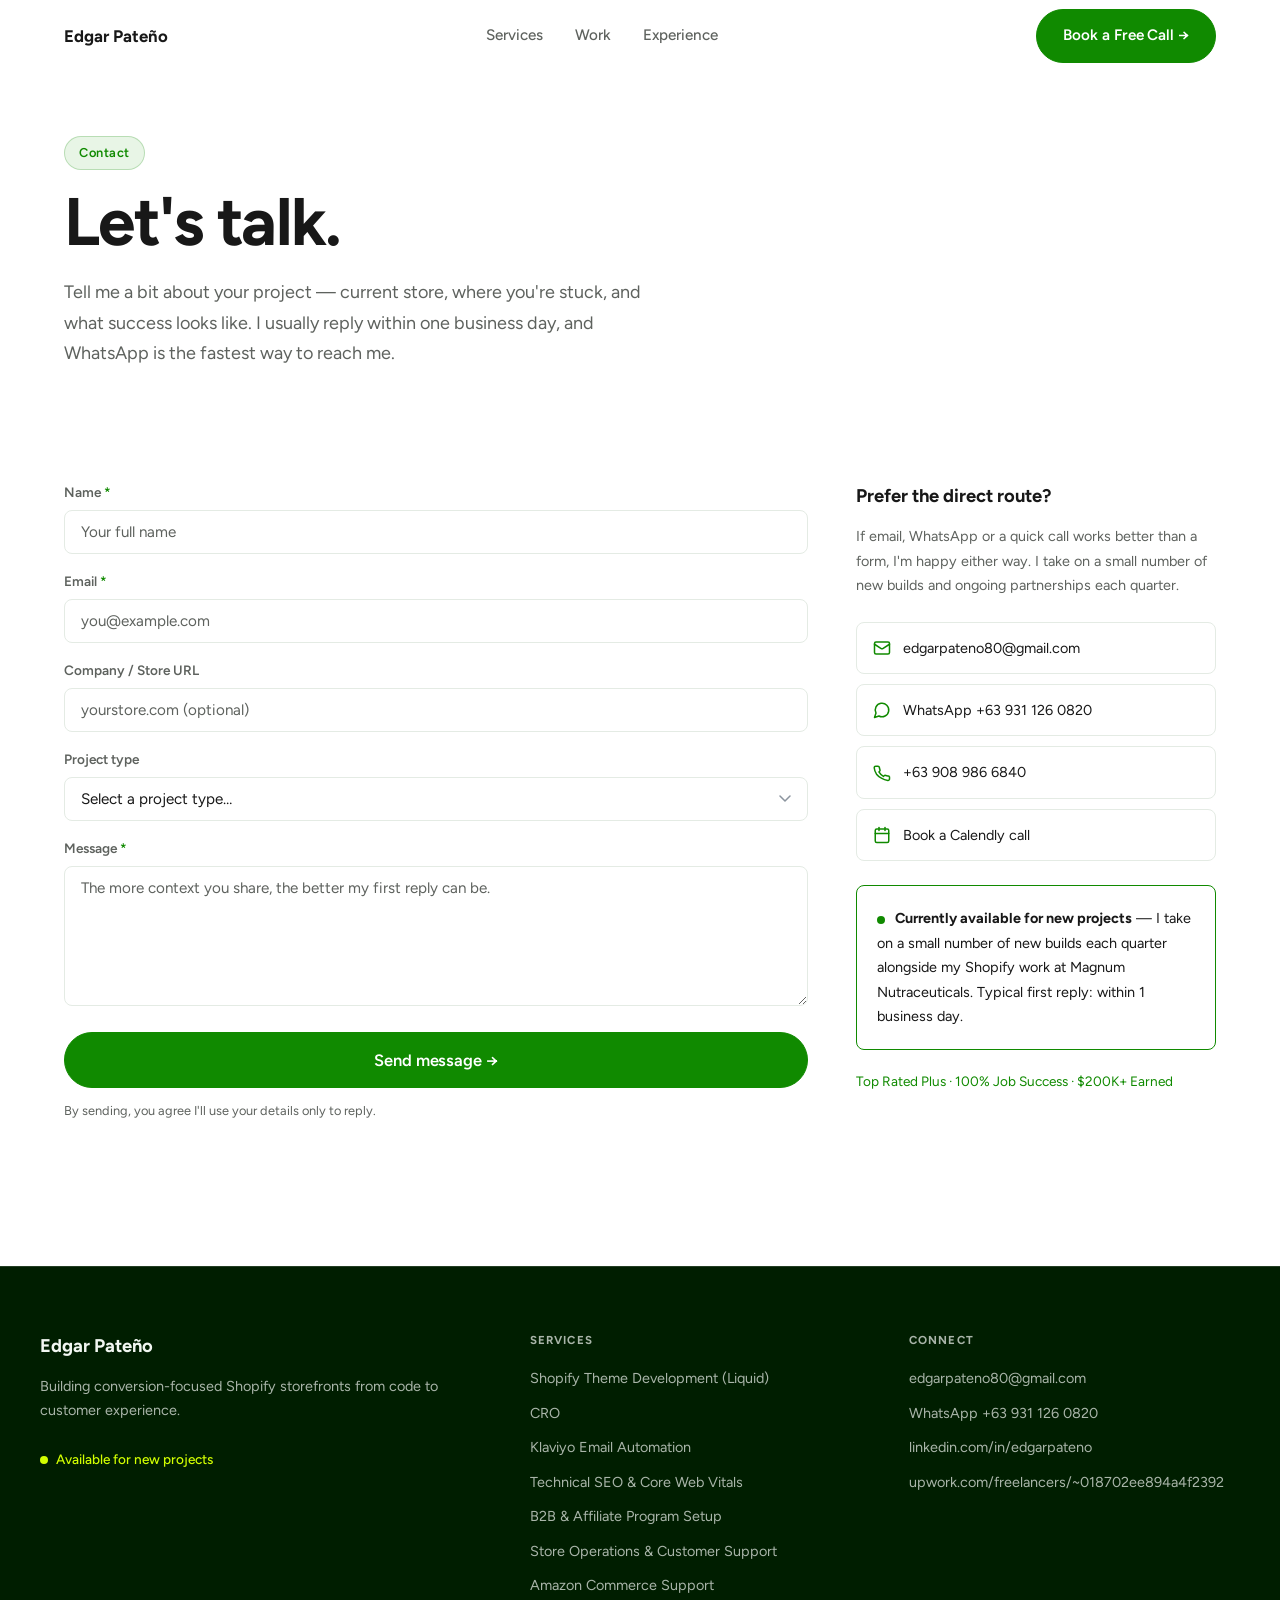
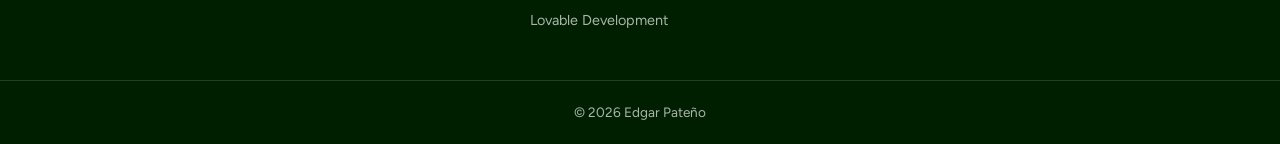
==== commit e3b492ea: "Redesign to Upwork-inspired light theme; update content to 2026 resume Design system - Replace the d" ====
--- a/contact.html
+++ b/contact.html
@@ -3,21 +3,26 @@
 <head>
   <meta charset="UTF-8">
   <meta name="viewport" content="width=device-width, initial-scale=1.0">
+  <meta name="theme-color" content="#FFFFFF">
   <title>Contact — Edgar Pateño | Shopify Developer</title>
-  <meta name="description" content="Get in touch with Edgar Pateño — Shopify developer available for new builds, theme redesigns, CRO, Klaviyo email, and ongoing partnerships.">
+  <meta name="description" content="Get in touch with Edgar Pateño — Shopify developer available for new builds, theme redesigns, CRO, Klaviyo email, Amazon Commerce support and ongoing partnerships.">
   <link rel="preconnect" href="https://fonts.googleapis.com">
   <link rel="preconnect" href="https://fonts.gstatic.com" crossorigin>
-  <link href="https://fonts.googleapis.com/css2?family=Inter:wght@400;500;600;700;800&display=swap" rel="stylesheet">
+  <link rel="preload" href="https://fonts.googleapis.com/css2?family=Figtree:wght@400;500;600;700;800&display=swap" as="style" onload="this.onload=null;this.rel='stylesheet'">
+  <noscript><link rel="stylesheet" href="https://fonts.googleapis.com/css2?family=Figtree:wght@400;500;600;700;800&display=swap"></noscript>
+  <link rel="icon" href="favicon.svg" type="image/svg+xml">
   <link rel="stylesheet" href="style.css">
 </head>
 <body>
+
+<a href="#main" class="skip-link">Skip to content</a>
 
 <!-- ── NAV ────────────────────────────────────────────────── -->
 <header class="nav" id="nav">
   <div class="container nav__inner">
     <a href="index.html" class="nav__logo">Edgar Pateño</a>
     <nav class="nav__links" aria-label="Main navigation">
-      <a href="skills.html" class="nav__link">Skills</a>
+      <a href="services.html" class="nav__link">Services</a>
       <a href="work.html" class="nav__link">Work</a>
       <a href="experience.html" class="nav__link">Experience</a>
     </nav>
@@ -27,7 +32,7 @@
     </button>
   </div>
   <div class="nav__mobile" role="navigation" aria-label="Mobile navigation">
-    <a href="skills.html" class="nav__link">Skills</a>
+    <a href="services.html" class="nav__link">Services</a>
     <a href="work.html" class="nav__link">Work</a>
     <a href="experience.html" class="nav__link">Experience</a>
     <a href="https://calendly.com/edgarpateno" class="btn btn--primary" target="_blank" rel="noopener">Book a Free Call →</a>
@@ -35,12 +40,12 @@
 </header>
 
 <!-- ── HERO ───────────────────────────────────────────────── -->
-<section class="hero hero--inner">
+<section class="hero hero--inner" id="main">
   <div class="container">
     <div class="sec-label fi"><span class="pill">Contact</span></div>
     <h1 class="fi fi-d1" style="margin-bottom:20px">Let's talk.</h1>
     <p class="sec-sub fi fi-d2">
-      Tell me a bit about your project — current store, where you're stuck, and what success looks like. I usually reply within one business day.
+      Tell me a bit about your project — current store, where you're stuck, and what success looks like. I usually reply within one business day, and WhatsApp is the fastest way to reach me.
     </p>
   </div>
 </section>
@@ -105,7 +110,9 @@
                 <option value="redesign">Theme redesign / overhaul</option>
                 <option value="cro">CRO &amp; A/B testing</option>
                 <option value="klaviyo">Klaviyo email marketing</option>
+                <option value="seo">Technical SEO</option>
                 <option value="b2b">B2B / wholesale setup</option>
+                <option value="amazon">Amazon Commerce support</option>
                 <option value="maintenance">Ongoing maintenance &amp; support</option>
                 <option value="other">Something else</option>
               </select>
@@ -127,7 +134,7 @@
             <p class="form__fine">By sending, you agree I'll use your details only to reply.</p>
           </form>
           <div class="form__success" id="contact-success">
-            <h3>Message sent!</h3>
+            <h2>Message sent!</h2>
             <p>Thanks for reaching out. I'll reply within one business day.</p>
           </div>
         </div>
@@ -137,7 +144,7 @@
       <div class="fi fi-d2">
         <div class="sidebar__title">Prefer the direct route?</div>
         <p class="sidebar__body">
-          If email or a quick call works better than a form, I'm happy either way. I take on a small number of new builds and ongoing partnerships each quarter.
+          If email, WhatsApp or a quick call works better than a form, I'm happy either way. I take on a small number of new builds and ongoing partnerships each quarter.
         </p>
 
         <div class="contact-links">
@@ -147,6 +154,12 @@
               <path d="m22 7-8.97 5.7a1.94 1.94 0 0 1-2.06 0L2 7"/>
             </svg>
             edgarpateno80@gmail.com
+          </a>
+          <a href="https://wa.me/639311260820" class="contact-link" target="_blank" rel="noopener">
+            <svg width="18" height="18" viewBox="0 0 24 24" fill="none" stroke="var(--accent)" stroke-width="2" stroke-linecap="round" stroke-linejoin="round" aria-hidden="true">
+              <path d="M7.9 20A9 9 0 1 0 4 16.1L2 22z"/>
+            </svg>
+            WhatsApp +63 931 126 0820
           </a>
           <a href="tel:+639089866840" class="contact-link">
             <svg width="18" height="18" viewBox="0 0 24 24" fill="none" stroke="var(--accent)" stroke-width="2" stroke-linecap="round" stroke-linejoin="round" aria-hidden="true">
@@ -168,7 +181,7 @@
         <div class="contact-avail">
           <p>
             <span class="avail-dot" aria-hidden="true"></span>
-            <strong>Currently available for new projects</strong> — I take on a small number of new builds each quarter. Typical first reply: within 1 business day.
+            <strong>Currently available for new projects</strong> — I take on a small number of new builds each quarter alongside my Shopify work at Magnum Nutraceuticals. Typical first reply: within 1 business day.
           </p>
         </div>
 
@@ -196,19 +209,21 @@
       <div>
         <div class="footer__col-title">Services</div>
         <ul class="footer__list">
-          <li>Shopify Theme Development (Liquid)</li>
-          <li>CRO</li>
-          <li>Klaviyo Email Automation</li>
-          <li>Technical SEO &amp; Core Web Vitals</li>
-          <li>B2B &amp; Affiliate Program Setup</li>
-          <li>Store Operations &amp; Customer Support</li>
-          <li>Lovable Development</li>
+          <li><a href="services.html">Shopify Theme Development (Liquid)</a></li>
+          <li><a href="services.html">CRO</a></li>
+          <li><a href="services.html">Klaviyo Email Automation</a></li>
+          <li><a href="services.html">Technical SEO &amp; Core Web Vitals</a></li>
+          <li><a href="services.html">B2B &amp; Affiliate Program Setup</a></li>
+          <li><a href="services.html">Store Operations &amp; Customer Support</a></li>
+          <li><a href="services.html">Amazon Commerce Support</a></li>
+          <li><a href="services.html">Lovable Development</a></li>
         </ul>
       </div>
       <div>
         <div class="footer__col-title">Connect</div>
         <ul class="footer__list">
-          <li><a href="mailto:edgarpateno@gmail.com">edgarpateno@gmail.com</a></li>
+          <li><a href="mailto:edgarpateno80@gmail.com">edgarpateno80@gmail.com</a></li>
+          <li><a href="https://wa.me/639311260820" target="_blank" rel="noopener">WhatsApp +63 931 126 0820</a></li>
           <li><a href="https://linkedin.com/in/edgarpateno" target="_blank" rel="noopener">linkedin.com/in/edgarpateno</a></li>
           <li><a href="https://www.upwork.com/freelancers/~018702ee894a4f2392" target="_blank" rel="noopener">upwork.com/freelancers/~018702ee894a4f2392</a></li>
         </ul>
--- a/style.css
+++ b/style.css
@@ -1,15 +1,46 @@
 /* ─── TOKENS ──────────────────────────────────────────────── */
+/* Design system derived from upwork.com (scraped 2026-09-06):
+   primary #108A00 · bg #FFFFFF · ink #181818 · pill buttons · 4px base unit */
 :root {
-  --bg:      #0d1117;
-  --surface: #161b22;
-  --border:  #21262d;
-  --accent:  #00e5a0;
-  --text:    #f0f6fc;
-  --muted:   #8b949e;
-  --radius:  12px;
+  /* Surfaces */
+  --bg:         #FFFFFF;
+  --surface:    #F7F9F7;   /* Upwork soft green-tinted panel */
+  --surface-2:  #EDF2ED;
+  --border:     #E4EBE4;
+  --border-str: #C9D4C9;
+
+  /* Brand */
+  --accent:     #108A00;   /* Upwork green */
+  --accent-hi:  #14A800;   /* hover */
+  --accent-dk:  #0A6B00;   /* pressed */
+  --accent-sf:  #E8F5E6;   /* green wash */
+  --lime:       #D2FF00;   /* Upwork chartreuse — decoration / dark bands */
+  --on-accent:  #FFFFFF;
+
+  /* Ink */
+  --text:       #181818;
+  --text-2:     #3C403C;
+  --muted:      #5E625E;   /* 4.9:1 on white — AA */
+
+  /* Inverted band palette */
+  --dark:       #001E00;   /* Upwork deep green-black */
+  --dark-2:     #0A2A0A;
+  --dark-text:  #F2F7F2;
+  --dark-muted: #A9B5A9;
+  --dark-border: rgba(255,255,255,.14);
+
+  /* Geometry — 4px base unit */
+  --radius:      8px;
+  --radius-lg:   16px;
+  --radius-pill: 160px;
   --max-w:   1200px;
   --nav-h:   72px;
   --sec-y:   96px;
+
+  /* Elevation — soft, light-theme appropriate */
+  --shadow-sm: 0 1px 2px rgba(24,24,24,.04), 0 1px 3px rgba(24,24,24,.06);
+  --shadow-md: 0 4px 12px rgba(24,24,24,.06), 0 12px 28px rgba(24,24,24,.05);
+  --shadow-lg: 0 8px 24px rgba(24,24,24,.08), 0 24px 48px rgba(24,24,24,.07);
 }
 
 /* ─── REDUCED MOTION ──────────────────────────────────────── */
@@ -32,7 +63,7 @@
 
 /* ─── BASE ───────────────────────────────────────────────── */
 body {
-  font-family: 'Inter', system-ui, sans-serif;
+  font-family: 'Figtree', 'Neue Montreal', -apple-system, BlinkMacSystemFont, 'Helvetica Neue', Arial, sans-serif;
   background: var(--bg);
   color: var(--text);
   font-size: 18px;
@@ -49,10 +80,20 @@
 }
 
 /* ─── TYPOGRAPHY ─────────────────────────────────────────── */
-h1 { font-size: clamp(2.1rem, 5.5vw, 3.5rem); font-weight: 800; line-height: 1.1; }
-h2 { font-size: clamp(1.55rem, 3.5vw, 2.4rem); font-weight: 700; line-height: 1.2; }
-h3 { font-size: 1.2rem; font-weight: 600; line-height: 1.3; }
-em { font-style: italic; color: var(--accent); }
+h1 { font-size: clamp(2.25rem, 5.6vw, 4.2rem); font-weight: 700; line-height: 1.06; letter-spacing: -.025em; }
+h2 { font-size: clamp(1.65rem, 3.6vw, 2.6rem); font-weight: 700; line-height: 1.15; letter-spacing: -.02em; }
+h3 { font-size: 1.2rem; font-weight: 600; line-height: 1.3; letter-spacing: -.01em; }
+em {
+  font-style: normal;
+  color: inherit;
+  position: relative;
+  white-space: nowrap;
+  background-image: linear-gradient(var(--accent), var(--accent));
+  background-repeat: no-repeat;
+  background-position: 0 92%;
+  background-size: 100% .11em;
+  padding-bottom: .04em;
+}
 
 /* ─── PILL ───────────────────────────────────────────────── */
 .pill {
@@ -64,9 +105,9 @@
   font-weight: 600;
   letter-spacing: .04em;
   color: var(--accent);
-  background: var(--surface);
-  border: 1px solid var(--border);
-  border-radius: 100px;
+  background: var(--accent-sf);
+  border: 1px solid rgba(16,138,0,.22);
+  border-radius: var(--radius-pill);
 }
 
 /* ─── BUTTONS ────────────────────────────────────────────── */
@@ -75,11 +116,12 @@
   align-items: center;
   justify-content: center;
   gap: 6px;
-  padding: 12px 24px;
+  padding: 13px 26px;
   font-size: .95rem;
   font-weight: 600;
   font-family: inherit;
-  border-radius: 8px;
+  letter-spacing: -.005em;
+  border-radius: var(--radius-pill);
   border: 1.5px solid transparent;
   cursor: pointer;
   text-decoration: none;
@@ -88,50 +130,74 @@
 }
 .btn--primary {
   background: var(--accent);
-  color: #0d1117;
+  color: var(--on-accent);
   border-color: var(--accent);
 }
 .btn--primary:hover {
-  filter: brightness(1.08);
+  background: var(--accent-hi);
+  border-color: var(--accent-hi);
   transform: translateY(-1px);
-  box-shadow: 0 6px 20px rgba(0,229,160,.25);
-}
+  box-shadow: 0 6px 18px rgba(16,138,0,.28);
+}
+.btn--primary:active { background: var(--accent-dk); transform: translateY(0); }
 .btn--primary:focus-visible {
   outline: 2px solid var(--accent);
   outline-offset: 3px;
 }
 .btn--secondary {
-  background: transparent;
+  background: var(--bg);
   color: var(--accent);
   border-color: var(--accent);
 }
 .btn--secondary:hover {
-  background: rgba(0,229,160,.1);
+  background: var(--accent-sf);
   transform: translateY(-1px);
 }
 .btn--secondary:focus-visible {
   outline: 2px solid var(--accent);
   outline-offset: 3px;
 }
-.btn--lg { padding: 16px 32px; font-size: 1rem; border-radius: 10px; }
+.btn--lg { padding: 17px 36px; font-size: 1.03rem; border-radius: var(--radius-pill); }
 .btn--full { width: 100%; }
 
 /* ─── CARD ───────────────────────────────────────────────── */
 .card {
-  background: var(--surface);
-  border: 1px solid var(--border);
-  border-radius: var(--radius);
+  background: var(--bg);
+  border: 1px solid var(--border);
+  border-radius: var(--radius-lg);
   padding: 28px;
-  transition: box-shadow .25s, transform .25s;
+  box-shadow: var(--shadow-sm);
+  transition: box-shadow .25s, transform .25s, border-color .25s;
 }
 .card:hover {
-  box-shadow: 0 8px 40px rgba(0,0,0,.45);
-  transform: translateY(-2px);
+  box-shadow: var(--shadow-md);
+  border-color: var(--border-str);
+  transform: translateY(-3px);
 }
 
 /* ─── SECTION ────────────────────────────────────────────── */
 .section { padding: var(--sec-y) 0; }
-.section--dark { background: #0a0e14; }
+.section--dark {
+  background: var(--dark);
+  color: var(--dark-text);
+  /* Rescope tokens so every descendant inverts without extra rules.
+     Chartreuse replaces green here — #108A00 lacks contrast on #001E00. */
+  --accent:    var(--lime);
+  --accent-hi: #E4FF4D;
+  --accent-dk: #B8E000;
+  --accent-sf: rgba(210,255,0,.12);
+  --on-accent: #001E00;
+  --text:      var(--dark-text);
+  --text-2:    #DCE5DC;
+  --muted:     var(--dark-muted);
+  --border:    var(--dark-border);
+  --border-str: rgba(255,255,255,.26);
+  --surface:   var(--dark-2);
+  --bg:        var(--dark);
+}
+.section--dark .card { background: var(--dark-2); box-shadow: none; }
+.section--dark .card:hover { box-shadow: 0 8px 32px rgba(0,0,0,.5); }
+.section--dark .btn--secondary { background: transparent; }
 .section--surface { background: var(--surface); }
 .sec-label  { margin-bottom: 16px; }
 .sec-title  { margin-bottom: 16px; }
@@ -155,15 +221,16 @@
   top: 0;
   inset-inline: 0;
   z-index: 900;
-  background: rgba(13,17,23,.85);
+  background: rgba(255,255,255,.82);
   backdrop-filter: blur(16px);
   -webkit-backdrop-filter: blur(16px);
   border-bottom: 1px solid transparent;
   transition: border-color .3s, background .3s;
 }
 .nav.scrolled {
-  background: rgba(13,17,23,.97);
+  background: rgba(255,255,255,.97);
   border-bottom-color: var(--border);
+  box-shadow: var(--shadow-sm);
 }
 .nav__inner {
   display: flex;
@@ -243,7 +310,16 @@
 .nav__mobile .btn { margin-top: 8px; }
 
 /* ─── FOOTER ─────────────────────────────────────────────── */
-.footer { background: var(--surface); border-top: 1px solid var(--border); }
+.footer {
+  background: var(--dark);
+  color: var(--dark-text);
+  border-top: 1px solid var(--dark-border);
+  --accent:    var(--lime);
+  --on-accent: #001E00;
+  --text:      var(--dark-text);
+  --muted:     var(--dark-muted);
+  --border:    var(--dark-border);
+}
 .footer__main { padding: 64px 0 48px; }
 .footer__grid {
   display: grid;
@@ -385,10 +461,26 @@
   background: var(--surface);
   border-top: 1px solid var(--border);
   border-bottom: 1px solid var(--border);
-  padding: 16px 0;
-  text-align: center;
-}
-.proof-strip__text { font-size: .9rem; color: var(--muted); font-weight: 500; }
+  padding: 14px 0;
+  overflow: hidden;
+}
+.proof-strip__track-wrap { overflow: hidden; }
+.proof-strip__track {
+  display: flex;
+  align-items: center;
+  gap: 24px;
+  width: max-content;
+  animation: marquee 28s linear infinite;
+  font-size: .88rem;
+  font-weight: 600;
+  color: var(--accent);
+  white-space: nowrap;
+}
+.proof-strip__dot {
+  color: var(--accent);
+  opacity: .4;
+  font-size: .7rem;
+}
 
 /* ─── ABOUT ──────────────────────────────────────────────── */
 .about__inner {
@@ -425,7 +517,7 @@
   overflow: hidden;
   margin-bottom: 24px;
 }
-.result-card { background: #0a0e14; padding: 36px 24px; }
+.result-card { background: var(--surface); border: 1px solid var(--border); padding: 36px 24px; }
 .result-card__num {
   font-size: clamp(2rem, 4vw, 2.8rem);
   font-weight: 800;
@@ -576,10 +668,10 @@
 .form__select option { background: var(--surface); color: var(--text); }
 .form__group.error .form__input,
 .form__group.error .form__select,
-.form__group.error .form__textarea { border-color: #f85149; }
+.form__group.error .form__textarea { border-color: #C9252D; }
 .form__error-msg {
   font-size: .8rem;
-  color: #f85149;
+  color: #C9252D;
   margin-top: 4px;
   display: none;
 }
@@ -591,7 +683,7 @@
   text-align: center;
   padding: 48px 24px;
 }
-.form__success h3 { color: var(--accent); margin-bottom: 8px; font-size: 1.3rem; }
+.form__success h2 { color: var(--accent); margin-bottom: 8px; font-size: 1.3rem; }
 .form__success p  { color: var(--muted); }
 
 /* ─── MARQUEE ────────────────────────────────────────────── */
@@ -799,8 +891,8 @@
 .tag {
   display: inline-block;
   padding: 3px 12px;
-  background: rgba(0,229,160,.08);
-  border: 1px solid rgba(0,229,160,.2);
+  background: var(--accent-sf);
+  border: 1px solid rgba(16,138,0,.22);
   border-radius: 100px;
   font-size: .75rem;
   font-weight: 600;
@@ -911,6 +1003,112 @@
 .contact-avail p { font-size: .9rem; color: var(--text); }
 .contact-trust   { font-size: .85rem; color: var(--muted); }
 .contact-trust a { color: var(--accent); }
+
+/* ─── SERVICE TRACKS (Shopify / Amazon) ───────────────────── */
+.track { padding-top: 8px; }
+.track__head {
+  display: flex;
+  align-items: center;
+  gap: 16px;
+  padding-bottom: 20px;
+  margin-bottom: 48px;
+  border-bottom: 2px solid var(--border);
+}
+.track__badge {
+  display: inline-flex;
+  align-items: center;
+  justify-content: center;
+  width: 44px;
+  height: 44px;
+  border-radius: 12px;
+  background: var(--accent-sf);
+  border: 1px solid rgba(16,138,0,.22);
+  color: var(--accent);
+  font-weight: 700;
+  font-size: 1.05rem;
+  flex-shrink: 0;
+}
+.track__titles { flex: 1; min-width: 0; }
+.track__title { font-size: clamp(1.35rem, 2.6vw, 1.9rem); font-weight: 700; letter-spacing: -.02em; }
+.track__sub   { font-size: .95rem; color: var(--muted); margin-top: 2px; }
+.track__count {
+  font-size: .78rem;
+  font-weight: 700;
+  letter-spacing: .08em;
+  text-transform: uppercase;
+  color: var(--muted);
+  white-space: nowrap;
+}
+
+/* ─── SERVICE CARD GRID (Amazon capabilities) ─────────────── */
+.svc-grid {
+  display: grid;
+  grid-template-columns: repeat(auto-fit, minmax(260px, 1fr));
+  gap: 20px;
+}
+.svc-card {
+  background: var(--bg);
+  border: 1px solid var(--border);
+  border-radius: var(--radius-lg);
+  padding: 28px 26px;
+  box-shadow: var(--shadow-sm);
+  transition: box-shadow .25s, transform .25s, border-color .25s;
+}
+.svc-card:hover {
+  box-shadow: var(--shadow-md);
+  border-color: var(--border-str);
+  transform: translateY(-3px);
+}
+.svc-card__num {
+  font-size: .74rem;
+  font-weight: 700;
+  letter-spacing: .1em;
+  color: var(--accent);
+  margin-bottom: 12px;
+}
+.svc-card__title {
+  font-size: 1.08rem;
+  font-weight: 700;
+  letter-spacing: -.01em;
+  margin-bottom: 14px;
+}
+.svc-card__list { display: flex; flex-direction: column; gap: 9px; }
+.svc-card__list li {
+  position: relative;
+  padding-left: 22px;
+  font-size: .93rem;
+  line-height: 1.55;
+  color: var(--muted);
+}
+.svc-card__list li::before {
+  content: "";
+  position: absolute;
+  left: 0;
+  top: .52em;
+  width: 12px;
+  height: 7px;
+  border-left: 2px solid var(--accent);
+  border-bottom: 2px solid var(--accent);
+  transform: rotate(-45deg);
+}
+
+/* ─── SKIP LINK (a11y) ────────────────────────────────────── */
+.skip-link {
+  position: absolute;
+  left: -9999px;
+  top: 0;
+  z-index: 1000;
+  padding: 12px 20px;
+  background: var(--accent);
+  color: #fff;
+  font-weight: 600;
+  border-radius: 0 0 var(--radius) 0;
+}
+.skip-link:focus {
+  left: 0;
+  outline: 3px solid var(--lime);
+  outline-offset: 2px;
+}
 
 /* ─── RESPONSIVE ─────────────────────────────────────────── */
 @media (max-width: 1100px) {
@@ -968,3 +1166,10 @@
   .hero__stat-num        { font-size: 1.2rem; }
   .stats-row             { gap: 16px; }
 }
+
+/* ─── RESPONSIVE: service tracks ──────────────────────────── */
+@media (max-width: 640px) {
+  .track__head { flex-wrap: wrap; gap: 12px; margin-bottom: 32px; }
+  .track__count { width: 100%; }
+  .svc-card { padding: 24px 20px; }
+}
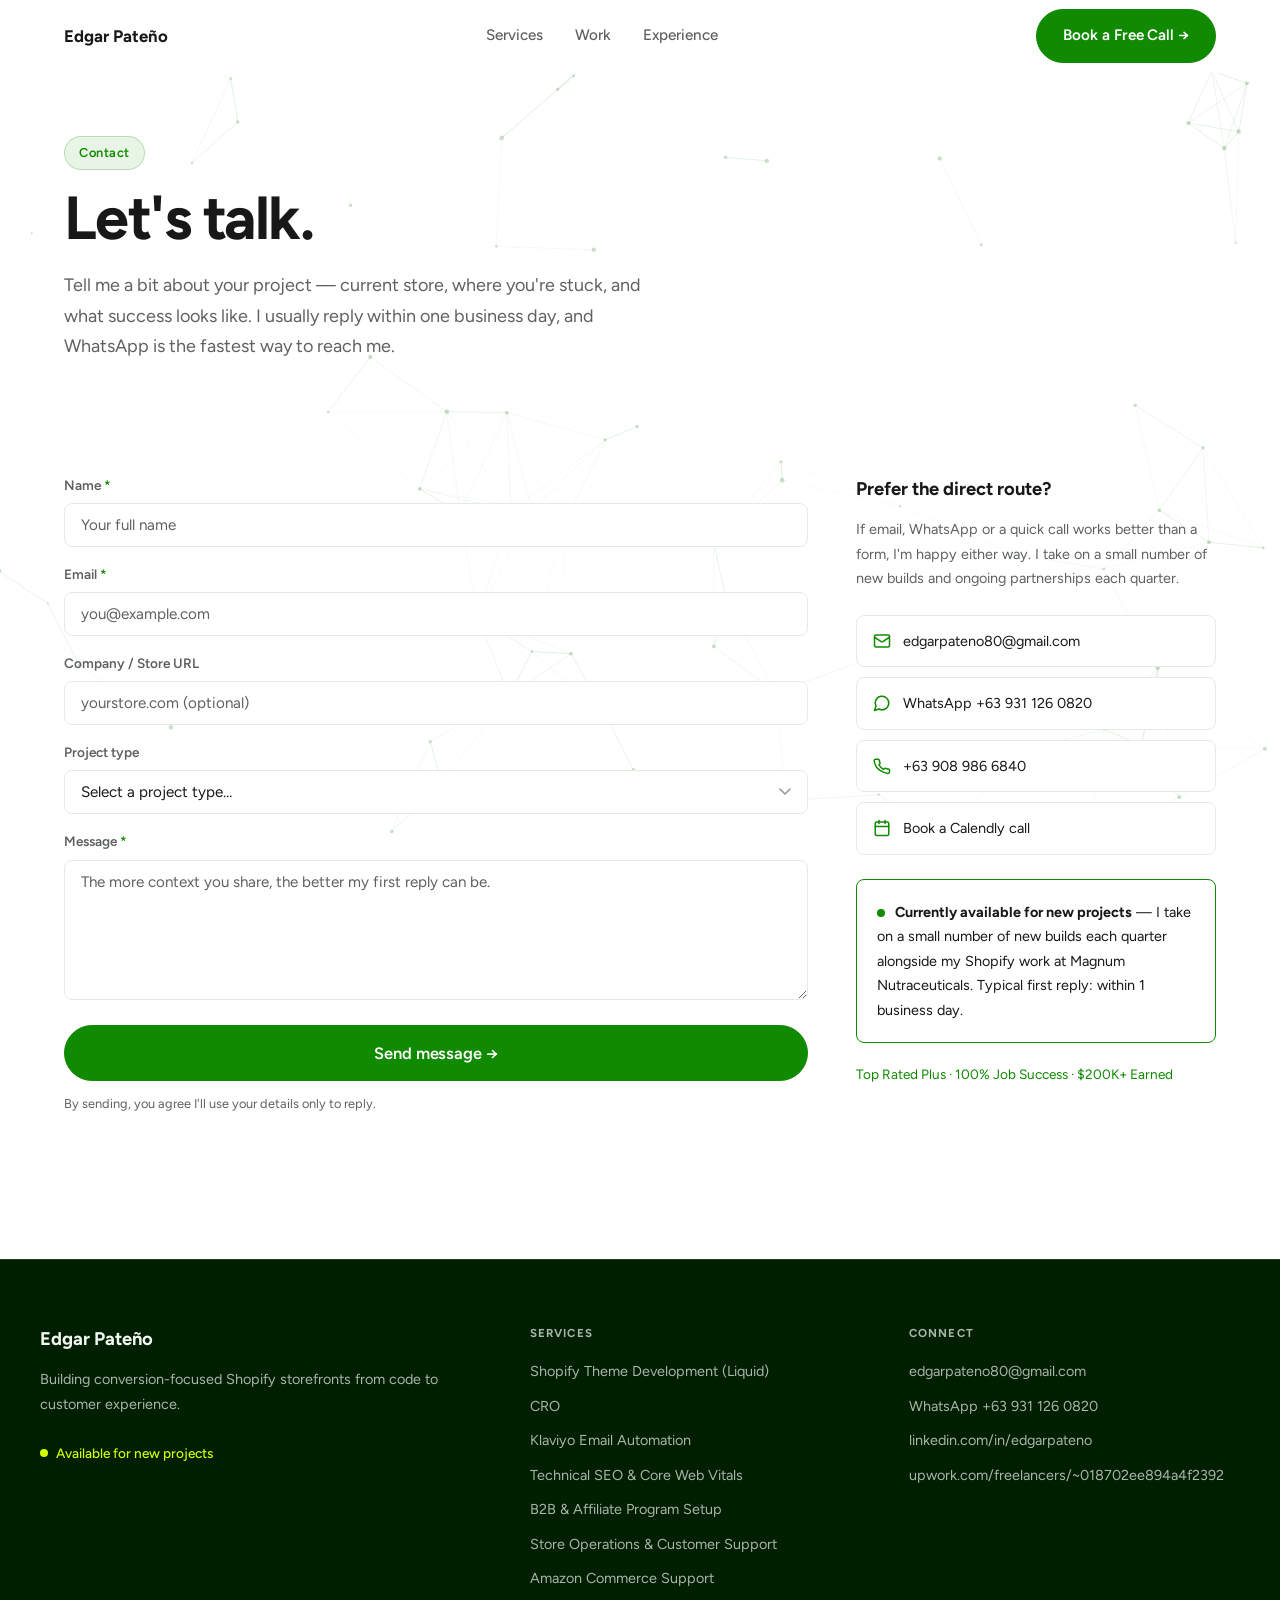
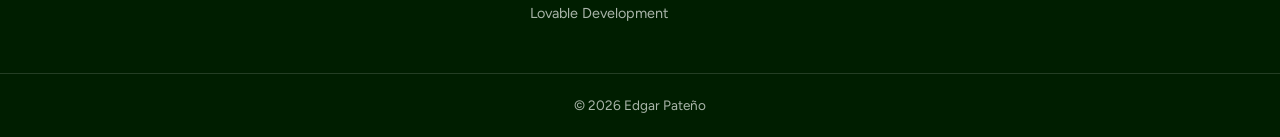
==== commit 3d3a1d8d: "Add the animated node-field background Vanilla port of the particle network built for 10thhub: nodes" ====
--- a/contact.html
+++ b/contact.html
@@ -58,9 +58,19 @@
       <!-- FORM -->
       <div class="fi">
         <div class="form-wrapper">
-          <form data-validate novalidate data-success="contact-success" id="contact-form">
+          <form
+            id="contact-form"
+            class="form"
+            action="https://formspree.io/f/mjgjqerj"
+            method="POST"
+            data-validate
+            data-success="contact-success"
+            data-fail="contact-fail"
+            novalidate
+          >
             <!-- honeypot -->
-            <input name="website" tabindex="-1" autocomplete="off" style="display:none" aria-hidden="true">
+            <input name="_gotcha" tabindex="-1" autocomplete="off" style="display:none" aria-hidden="true">
+            <input type="hidden" name="_subject" value="New enquiry from edgarpateno.github.io">
 
             <div class="form__group">
               <label for="c-name" class="form__label form__label--req">Name</label>
@@ -133,6 +143,12 @@
             <button type="submit" class="btn btn--primary btn--full btn--lg">Send message →</button>
             <p class="form__fine">By sending, you agree I'll use your details only to reply.</p>
           </form>
+          <div class="form__fail" id="contact-fail" role="alert" hidden>
+            <p><strong>That didn't send.</strong> Something went wrong on the way to my inbox
+            &mdash; please email me directly at
+            <a href="mailto:edgarpateno80@gmail.com">edgarpateno80@gmail.com</a>
+            or message <a href="https://wa.me/639311260820" target="_blank" rel="noopener">WhatsApp +63&nbsp;931&nbsp;126&nbsp;0820</a>.</p>
+          </div>
           <div class="form__success" id="contact-success">
             <h2>Message sent!</h2>
             <p>Thanks for reaching out. I'll reply within one business day.</p>
@@ -236,5 +252,6 @@
 </footer>
 
 <script src="nav.js"></script>
+<script src="nodefield.js" defer></script>
 </body>
 </html>
--- a/style.css
+++ b/style.css
@@ -37,11 +37,37 @@
   --nav-h:   72px;
   --sec-y:   96px;
 
+  /* Node field (nodefield.js) — bare "r, g, b" triples so the script can
+     compose them with a per-line alpha. Brand green, so the mesh reads as
+     part of the identity rather than generic grey noise. */
+  --nf-line:    16, 138, 0;    /* --accent  */
+  --nf-node:    10, 107, 0;    /* --accent-dk, slightly darker than the lines */
+
   /* Elevation — soft, light-theme appropriate */
   --shadow-sm: 0 1px 2px rgba(24,24,24,.04), 0 1px 3px rgba(24,24,24,.06);
   --shadow-md: 0 4px 12px rgba(24,24,24,.06), 0 12px 28px rgba(24,24,24,.05);
   --shadow-lg: 0 8px 24px rgba(24,24,24,.08), 0 24px 48px rgba(24,24,24,.07);
 }
+
+/* ─── NODE FIELD ─────────────────────────────────────────── */
+/* Canvas for nodefield.js. Fixed behind everything, never clickable, never in
+   the accessibility tree. Sections that set their own background
+   (.section--dark, .section--surface, cards) mask it; the plain .section
+   blocks and .hero are transparent and let it show through. */
+.node-field {
+  position: fixed;
+  inset: 0;
+  z-index: -1;
+  pointer-events: none;
+  display: block;
+  width: 100%;
+  height: 100%;
+  /* Fades in after the first frame so there is no pop of half-drawn nodes.
+     Opacity only, so it stays on the compositor. */
+  opacity: 0;
+  transition: opacity .9s ease-out;
+}
+.node-field[data-ready="true"] { opacity: 1; }
 
 /* ─── REDUCED MOTION ──────────────────────────────────────── */
 @media (prefers-reduced-motion: reduce) {
@@ -54,7 +80,13 @@
 
 /* ─── RESET ──────────────────────────────────────────────── */
 *, *::before, *::after { box-sizing: border-box; margin: 0; padding: 0; }
-html { scroll-behavior: smooth; -webkit-text-size-adjust: 100%; }
+html {
+  scroll-behavior: smooth;
+  -webkit-text-size-adjust: 100%;
+  /* Holds the page fill so <body> can be transparent (see the note there).
+     Also keeps overscroll at either end of the page white instead of grey. */
+  background: var(--bg);
+}
 img, video { display: block; max-width: 100%; height: auto; }
 a { color: inherit; text-decoration: none; }
 button { font-family: inherit; cursor: pointer; }
@@ -64,7 +96,9 @@
 /* ─── BASE ───────────────────────────────────────────────── */
 body {
   font-family: 'Figtree', 'Neue Montreal', -apple-system, BlinkMacSystemFont, 'Helvetica Neue', Arial, sans-serif;
-  background: var(--bg);
+  /* Transparent on purpose — the page fill sits on <html> (see below) so the
+     fixed z-index:-1 node field can paint between the two. */
+  background: transparent;
   color: var(--text);
   font-size: 18px;
   line-height: 1.7;
@@ -80,7 +114,7 @@
 }
 
 /* ─── TYPOGRAPHY ─────────────────────────────────────────── */
-h1 { font-size: clamp(2.25rem, 5.6vw, 4.2rem); font-weight: 700; line-height: 1.06; letter-spacing: -.025em; }
+h1 { font-size: clamp(2.25rem, 5.2vw, 3.8rem); font-weight: 700; line-height: 1.06; letter-spacing: -.025em; }
 h2 { font-size: clamp(1.65rem, 3.6vw, 2.6rem); font-weight: 700; line-height: 1.15; letter-spacing: -.02em; }
 h3 { font-size: 1.2rem; font-weight: 600; line-height: 1.3; letter-spacing: -.01em; }
 em {
@@ -384,8 +418,8 @@
 }
 .hero__inner {
   display: grid;
-  grid-template-columns: 1fr 460px;
-  gap: 64px;
+  grid-template-columns: minmax(0, 1fr) minmax(0, 560px);
+  gap: 56px;
   align-items: center;
 }
 .hero__badge   { margin-bottom: 24px; }
@@ -424,29 +458,76 @@
 }
 .hero__stat-label { font-size: .76rem; color: var(--muted); }
 .hero__visual { position: relative; }
-.hero__mockup {
-  width: 100%;
-  max-height: 540px;
-  object-fit: cover;
-  object-position: top;
-  border-radius: var(--radius);
+
+/* ─── BROWSER MOCKUP (auto-scrolling page) ────────────────── */
+/* Shared by the hero and every work case study. Each instance sets its own
+   --page-ar (screenshot height/width) inline, since the ratio differs per
+   store; nav.js derives the duration so they all scroll at one speed. */
+.browser {
+  margin: 0;
   border: 1px solid var(--border);
-  transition: object-position 15s cubic-bezier(0.25, 0.46, 0.45, 0.94);
-}
-.hero__visual:hover .hero__mockup {
-  object-position: center bottom;
-}
-.hero__caption {
-  position: absolute;
-  bottom: -14px;
-  right: 16px;
+  border-radius: 12px;
+  overflow: hidden;
+  background: var(--bg);
+  box-shadow: var(--shadow-lg);
+}
+.browser__bar {
+  display: flex;
+  align-items: center;
+  gap: 7px;
+  padding: 11px 14px;
   background: var(--surface);
+  border-bottom: 1px solid var(--border);
+}
+.browser__dot {
+  width: 10px;
+  height: 10px;
+  border-radius: 50%;
+  background: var(--border-str);
+  flex-shrink: 0;
+}
+.browser__url {
+  flex: 1;
+  margin-left: 8px;
+  padding: 4px 14px;
+  background: var(--bg);
   border: 1px solid var(--border);
   border-radius: 100px;
-  padding: 5px 14px;
-  font-size: .78rem;
+  font-size: .74rem;
   font-weight: 500;
   color: var(--muted);
+  text-align: center;
+  white-space: nowrap;
+  overflow: hidden;
+  text-overflow: ellipsis;
+}
+
+/* The window. --screen-ar is its height/width; --page-ar is the
+   screenshot's. The scroll distance is a fixed share of the image height
+   (1 - screen/page), so one percentage works at every column width. */
+.browser__screen {
+  --screen-ar: 0.75;
+  --page-ar: 3.7067;
+  position: relative;
+  aspect-ratio: 1 / var(--screen-ar);
+  overflow: hidden;
+  background: var(--surface);
+}
+.browser__page {
+  /* Scroll rate in px/sec. nav.js converts it to a duration from the actual
+     travel distance, so a short page and a tall one move at the same pace.
+     The duration below is only the no-JS fallback. */
+  --scroll-speed: 46;
+  display: block;
+  width: 100%;
+  height: auto;
+  animation: pageScroll 34s ease-in-out infinite alternate;
+}
+.browser:hover .browser__page { animation-play-state: paused; }
+
+@keyframes pageScroll {
+  from { transform: translateY(0); }
+  to   { transform: translateY(calc(-100% * (1 - var(--screen-ar) / var(--page-ar)))); }
 }
 
 /* ─── HERO (inner pages) ─────────────────────────────────── */
@@ -468,14 +549,24 @@
 .proof-strip__track {
   display: flex;
   align-items: center;
-  gap: 24px;
+  /* No flex `gap` here on purpose. The track holds two identical halves and the
+     animation translates -50%. `gap` puts N-1 gaps between N items, so -50%
+     lands half a gap short of the duplicate and the strip visibly snaps back
+     (measured: 12px per cycle). Trailing margin makes every item's advance
+     width include its own spacing, so -50% is exactly one half. */
+  gap: 0;
   width: max-content;
-  animation: marquee 28s linear infinite;
+  /* Speed in px/sec. nav.js turns this into a duration from the measured
+     shift, so the strip scrolls at the same rate no matter how many copies
+     the viewport needs. The duration here is only the no-JS fallback. */
+  --marquee-speed: 26;
+  animation: marquee 48s linear infinite;
   font-size: .88rem;
   font-weight: 600;
   color: var(--accent);
   white-space: nowrap;
 }
+.proof-strip__track > * { margin-right: 24px; flex-shrink: 0; }
 .proof-strip__dot {
   color: var(--accent);
   opacity: .4;
@@ -686,23 +777,54 @@
 .form__success h2 { color: var(--accent); margin-bottom: 8px; font-size: 1.3rem; }
 .form__success p  { color: var(--muted); }
 
+/* Form-level failure banner (network / server error) */
+.form__fail {
+  margin-bottom: 20px;
+  padding: 16px 18px;
+  border: 1px solid rgba(201,37,45,.28);
+  border-left: 3px solid #C9252D;
+  border-radius: var(--radius);
+  background: #FDF3F3;
+}
+.form__fail p { font-size: .93rem; line-height: 1.6; color: #7A1319; margin: 0; }
+.form__fail a { color: #C9252D; text-decoration: underline; font-weight: 600; }
+.form__fail a:hover { color: #7A1319; }
+
+/* In-flight submit state — never uses [disabled], so the button stays
+   focusable and screen readers keep announcing it. */
+.btn[aria-busy="true"] {
+  opacity: .72;
+  cursor: progress;
+  pointer-events: none;
+}
+
 /* ─── MARQUEE ────────────────────────────────────────────── */
 .marquee { overflow: hidden; }
 .marquee__row { display: flex; gap: 12px; margin-bottom: 12px; }
 .marquee__track {
   display: flex;
-  gap: 12px;
-  animation: marquee 35s linear infinite;
+  /* Same seamless-loop rule as .proof-strip__track — spacing lives on the
+     items, not in a flex gap, so translateX(-50%) lands on the duplicate. */
+  gap: 0;
+  --marquee-speed: 22;
+  animation: marquee 68s linear infinite;
   width: max-content;
 }
+.marquee__track > * { margin-right: 12px; flex-shrink: 0; }
 .marquee__track--rev {
   animation-direction: reverse;
-  animation-duration: 42s;
+  /* Slightly slower than the row above so the two don't scroll in lockstep. */
+  --marquee-speed: 17;
+  animation-duration: 78s;
 }
 .marquee:hover .marquee__track { animation-play-state: paused; }
 @keyframes marquee {
   from { transform: translateX(0); }
-  to   { transform: translateX(-50%); }
+  /* nav.js measures the exact distance between the two duplicate halves and
+     sets --marquee-shift. Percentages resolve against the border box, which
+     can sit a fraction of a pixel away from that distance and leave a faint
+     seam; an exact px value removes it. Falls back to -50% without JS. */
+  to   { transform: translateX(calc(var(--marquee-shift, 50%) * -1)); }
 }
 .mpill {
   display: inline-flex;
@@ -807,6 +929,7 @@
   border-radius: var(--radius);
   border: 1px solid var(--border);
 }
+.case-study__visual .browser { position: sticky; top: calc(var(--nav-h) + 24px); }
 .case-study__stat-grid {
   display: grid;
   grid-template-columns: repeat(2,1fr);
@@ -1113,8 +1236,11 @@
 /* ─── RESPONSIVE ─────────────────────────────────────────── */
 @media (max-width: 1100px) {
   .hero__inner          { grid-template-columns: 1fr; }
-  .hero__visual         { display: block; }
-  .hero__mockup         { max-height: 280px; }
+  .hero__visual         { display: block; max-width: 560px; }
+  .browser__screen      { --screen-ar: 0.62; }
+  /* Cards stack here, so a sticky mockup would pin while its own copy
+     scrolls underneath it. */
+  .case-study__visual .browser { position: static; }
   .hero__stats          { grid-template-columns: repeat(2,1fr); }
   .about__inner         { grid-template-columns: 1fr; }
   .about__photo         { max-width: 380px; }
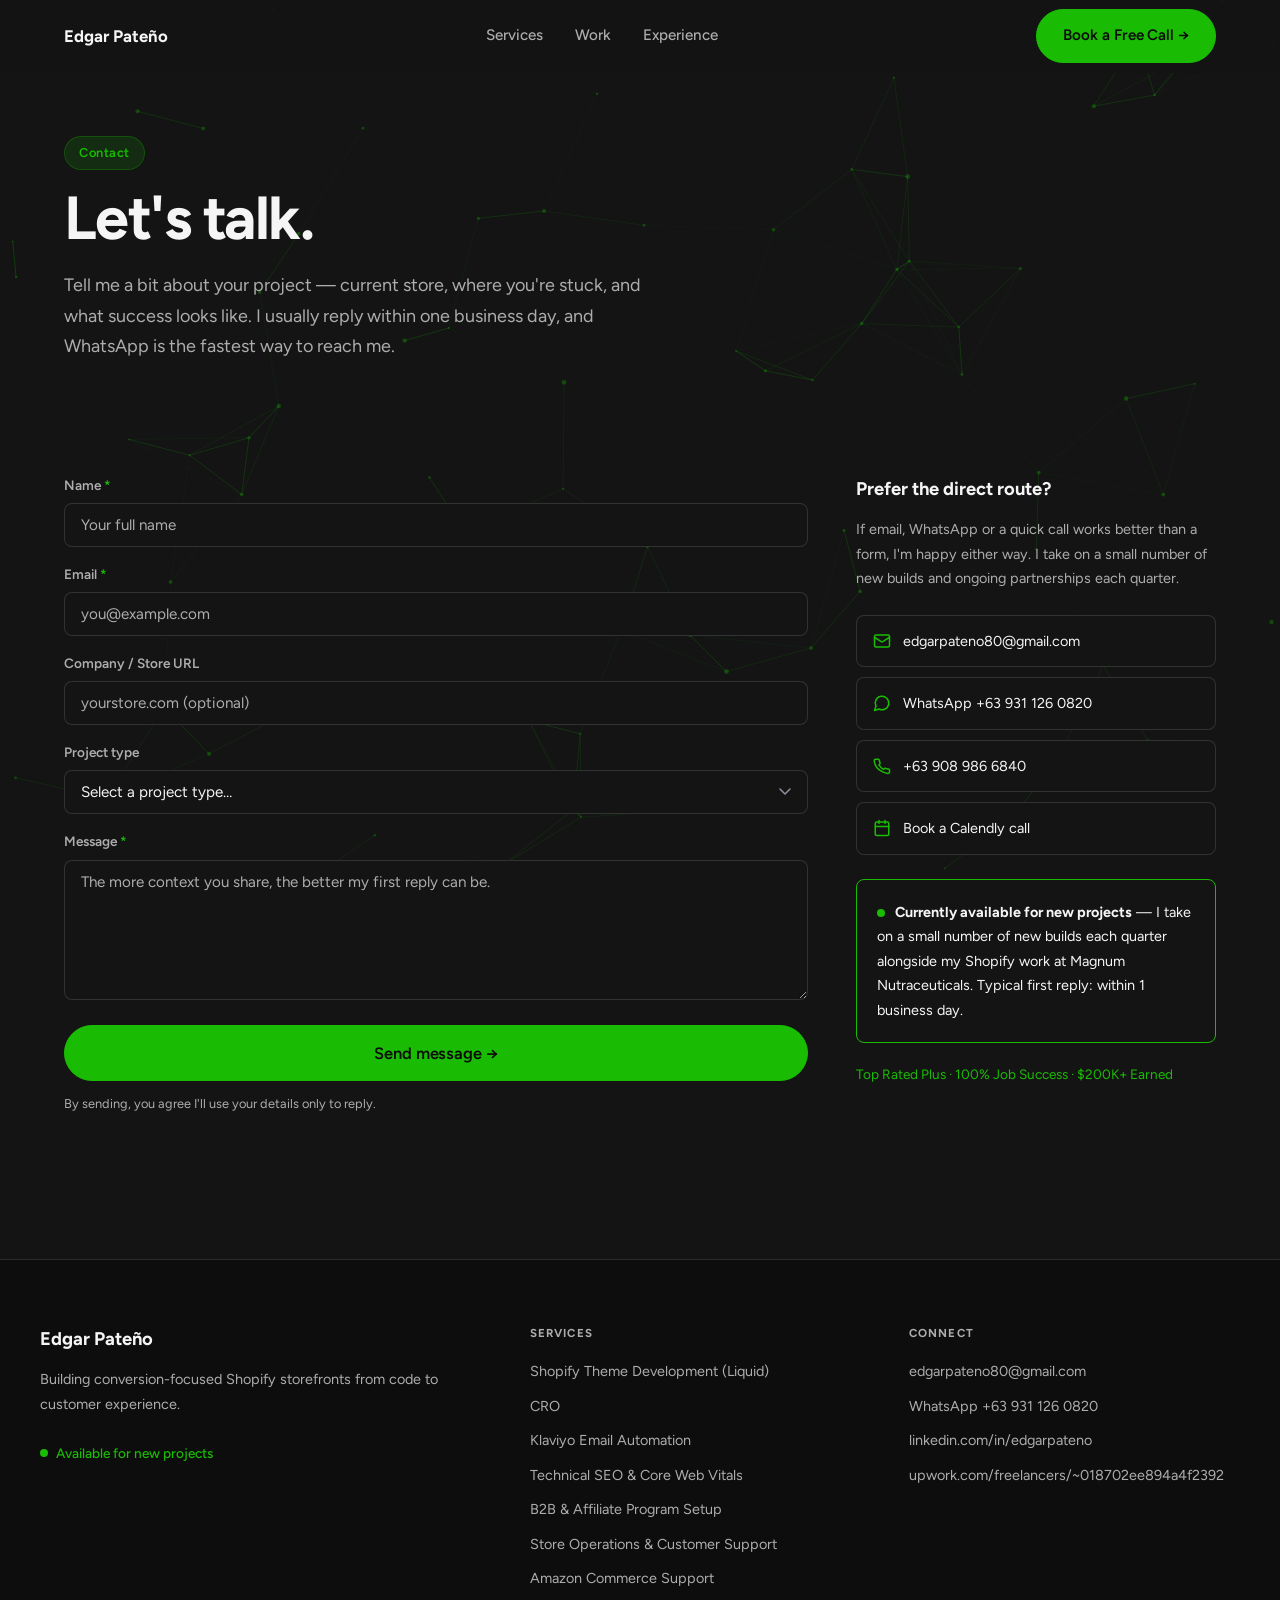
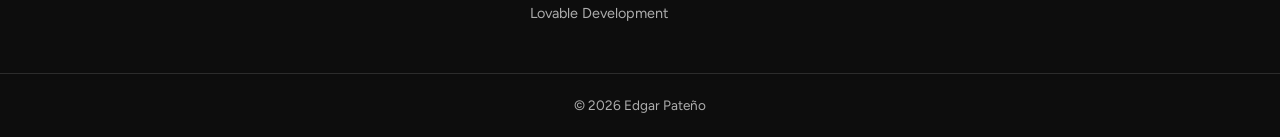
==== commit f332deba: "Dark charcoal theme so the node field reads The field was drawn in dark green on white, where it can" ====
--- a/contact.html
+++ b/contact.html
@@ -3,7 +3,7 @@
 <head>
   <meta charset="UTF-8">
   <meta name="viewport" content="width=device-width, initial-scale=1.0">
-  <meta name="theme-color" content="#FFFFFF">
+  <meta name="theme-color" content="#141414">
   <title>Contact — Edgar Pateño | Shopify Developer</title>
   <meta name="description" content="Get in touch with Edgar Pateño — Shopify developer available for new builds, theme redesigns, CRO, Klaviyo email, Amazon Commerce support and ongoing partnerships.">
   <link rel="preconnect" href="https://fonts.googleapis.com">
--- a/style.css
+++ b/style.css
@@ -1,33 +1,52 @@
 /* ─── TOKENS ──────────────────────────────────────────────── */
-/* Design system derived from upwork.com (scraped 2026-09-06):
-   primary #108A00 · bg #FFFFFF · ink #181818 · pill buttons · 4px base unit */
+/* Dark charcoal theme. Neutral greys on purpose — the only colour in the
+   system is the Upwork green, so it carries all the emphasis.
+
+   Every surface below the ground is TRANSLUCENT, not opaque. That is what
+   lets the node field (nodefield.js) read through the whole page instead of
+   only in the gaps between bands; an opaque panel would mask it. Contrast
+   figures in the comments are measured against the composited result, not
+   against the token colour on its own. */
 :root {
-  /* Surfaces */
-  --bg:         #FFFFFF;
-  --surface:    #F7F9F7;   /* Upwork soft green-tinted panel */
-  --surface-2:  #EDF2ED;
-  --border:     #E4EBE4;
-  --border-str: #C9D4C9;
-
-  /* Brand */
-  --accent:     #108A00;   /* Upwork green */
-  --accent-hi:  #14A800;   /* hover */
-  --accent-dk:  #0A6B00;   /* pressed */
-  --accent-sf:  #E8F5E6;   /* green wash */
-  --lime:       #D2FF00;   /* Upwork chartreuse — decoration / dark bands */
-  --on-accent:  #FFFFFF;
+  /* Surfaces — the ground is opaque, everything above it is a veil. */
+  --bg:         #141414;   /* page ground */
+  --surface:    rgba(255,255,255,.045);  /* raised panel  ≈ #1F1F1F */
+  --surface-2:  rgba(255,255,255,.075);  /* pressed/well  ≈ #262626 */
+  --border:     rgba(255,255,255,.13);
+  --border-str: rgba(255,255,255,.26);
+
+  /* Brand — #14A800 is Upwork's own green, one step up from the #108A00
+     used on the light theme, which only managed 4.09:1 here. This value is
+     the rare one that works BOTH ways: 5.82:1 as text on the ground, and
+     5.82:1 for near-black text sitting on it as a button fill. White on it
+     is only 3.17:1, so --on-accent is dark, not white. */
+  --accent:     #19BC02;   /* 7.2:1 on ground; 5.5:1 as pill text on its own
+                              --accent-sf tint, where #14A800 gave only 4.4 */
+  --accent-hi:  #23D208;   /* hover */
+  --accent-dk:  #14A800;   /* pressed */
+  --accent-sf:  rgba(25,188,2,.14);  /* green wash → a tint, not a fill */
+  --lime:       #D2FF00;   /* chartreuse, kept for secondary accents */
+  --on-accent:  #0B0B0B;
 
   /* Ink */
-  --text:       #181818;
-  --text-2:     #3C403C;
-  --muted:      #5E625E;   /* 4.9:1 on white — AA */
-
-  /* Inverted band palette */
-  --dark:       #001E00;   /* Upwork deep green-black */
-  --dark-2:     #0A2A0A;
-  --dark-text:  #F2F7F2;
-  --dark-muted: #A9B5A9;
-  --dark-border: rgba(255,255,255,.14);
+  --text:       #F5F5F5;   /* 16.9:1 on ground */
+  --text-2:     #D4D4D4;   /* 12.4:1 */
+  --muted:      #ADADAD;   /* 8.2:1 on ground; 5.0:1 where two --surface
+                              veils stack (the stat cells), where #A3A3A3
+                              gave only 4.4 */
+
+  /* Deeper band. On a dark site this is the RECESSED surface rather than the
+     only dark one, so it is a black veil rather than a solid colour — the
+     node field still shows through it. */
+  --dark:       rgba(0,0,0,.34);
+  --dark-2:     rgba(0,0,0,.5);
+  --dark-text:  #F5F5F5;
+  --dark-muted: #ADADAD;
+  --dark-border: rgba(255,255,255,.13);
+
+  /* Feedback */
+  --danger:     #FF6B6B;   /* 5.9:1 on ground; #C9252D was 2.6:1 */
+  --danger-sf:  rgba(255,107,107,.12);
 
   /* Geometry — 4px base unit */
   --radius:      8px;
@@ -37,16 +56,18 @@
   --nav-h:   72px;
   --sec-y:   96px;
 
+  /* Elevation — a soft grey drop reads as nothing on charcoal, so depth
+     comes from the inset top highlight in .card. These stay for the cast
+     shadow only. */
+  --shadow-sm: 0 1px 2px rgba(0,0,0,.4);
+  --shadow-md: 0 4px 12px rgba(0,0,0,.45), 0 12px 28px rgba(0,0,0,.35);
+  --shadow-lg: 0 8px 24px rgba(0,0,0,.5), 0 24px 48px rgba(0,0,0,.4);
+
   /* Node field (nodefield.js) — bare "r, g, b" triples so the script can
-     compose them with a per-line alpha. Brand green, so the mesh reads as
-     part of the identity rather than generic grey noise. */
-  --nf-line:    16, 138, 0;    /* --accent  */
-  --nf-node:    10, 107, 0;    /* --accent-dk, slightly darker than the lines */
-
-  /* Elevation — soft, light-theme appropriate */
-  --shadow-sm: 0 1px 2px rgba(24,24,24,.04), 0 1px 3px rgba(24,24,24,.06);
-  --shadow-md: 0 4px 12px rgba(24,24,24,.06), 0 12px 28px rgba(24,24,24,.05);
-  --shadow-lg: 0 8px 24px rgba(24,24,24,.08), 0 24px 48px rgba(24,24,24,.07);
+     compose them with a per-line alpha. Light green on the charcoal, the
+     inverse of the light theme. */
+  --nf-line:    25, 188, 2;
+  --nf-node:    25, 188, 2;
 }
 
 /* ─── NODE FIELD ─────────────────────────────────────────── */
@@ -140,7 +161,7 @@
   letter-spacing: .04em;
   color: var(--accent);
   background: var(--accent-sf);
-  border: 1px solid rgba(16,138,0,.22);
+  border: 1px solid rgba(20,168,0,.30);
   border-radius: var(--radius-pill);
 }
 
@@ -171,7 +192,7 @@
   background: var(--accent-hi);
   border-color: var(--accent-hi);
   transform: translateY(-1px);
-  box-shadow: 0 6px 18px rgba(16,138,0,.28);
+  box-shadow: 0 6px 18px rgba(20,168,0,.34);
 }
 .btn--primary:active { background: var(--accent-dk); transform: translateY(0); }
 .btn--primary:focus-visible {
@@ -196,7 +217,11 @@
 
 /* ─── CARD ───────────────────────────────────────────────── */
 .card {
-  background: var(--bg);
+  /* Veil, not a fill — an opaque card would punch a hole in the node field.
+     The inset top highlight is what reads as "raised" on a dark ground; a
+     soft grey drop shadow does nothing here. */
+  background: var(--surface);
+  box-shadow: inset 0 1px 0 rgba(255,255,255,.06), var(--shadow-sm);
   border: 1px solid var(--border);
   border-radius: var(--radius-lg);
   padding: 28px;
@@ -211,26 +236,15 @@
 
 /* ─── SECTION ────────────────────────────────────────────── */
 .section { padding: var(--sec-y) 0; }
+/* The whole site is dark now, so this no longer has to rescope every token
+   to invert its contents — it inherits the dark values. It survives purely as
+   a recessed band: a black veil, still translucent so the node field reads
+   through it. The old chartreuse rescope is gone too; with one dark palette
+   the green works everywhere and two accent colours read as inconsistent. */
 .section--dark {
   background: var(--dark);
-  color: var(--dark-text);
-  /* Rescope tokens so every descendant inverts without extra rules.
-     Chartreuse replaces green here — #108A00 lacks contrast on #001E00. */
-  --accent:    var(--lime);
-  --accent-hi: #E4FF4D;
-  --accent-dk: #B8E000;
-  --accent-sf: rgba(210,255,0,.12);
-  --on-accent: #001E00;
-  --text:      var(--dark-text);
-  --text-2:    #DCE5DC;
-  --muted:     var(--dark-muted);
-  --border:    var(--dark-border);
-  --border-str: rgba(255,255,255,.26);
-  --surface:   var(--dark-2);
-  --bg:        var(--dark);
-}
-.section--dark .card { background: var(--dark-2); box-shadow: none; }
-.section--dark .card:hover { box-shadow: 0 8px 32px rgba(0,0,0,.5); }
+  border-block: 1px solid var(--border);
+}
 .section--dark .btn--secondary { background: transparent; }
 .section--surface { background: var(--surface); }
 .sec-label  { margin-bottom: 16px; }
@@ -255,14 +269,14 @@
   top: 0;
   inset-inline: 0;
   z-index: 900;
-  background: rgba(255,255,255,.82);
+  background: rgba(20,20,20,.72);
   backdrop-filter: blur(16px);
   -webkit-backdrop-filter: blur(16px);
   border-bottom: 1px solid transparent;
   transition: border-color .3s, background .3s;
 }
 .nav.scrolled {
-  background: rgba(255,255,255,.97);
+  background: rgba(20,20,20,.92);
   border-bottom-color: var(--border);
   box-shadow: var(--shadow-sm);
 }
@@ -346,13 +360,7 @@
 /* ─── FOOTER ─────────────────────────────────────────────── */
 .footer {
   background: var(--dark);
-  color: var(--dark-text);
-  border-top: 1px solid var(--dark-border);
-  --accent:    var(--lime);
-  --on-accent: #001E00;
-  --text:      var(--dark-text);
-  --muted:     var(--dark-muted);
-  --border:    var(--dark-border);
+  border-top: 1px solid var(--border);
 }
 .footer__main { padding: 64px 0 48px; }
 .footer__grid {
@@ -759,10 +767,10 @@
 .form__select option { background: var(--surface); color: var(--text); }
 .form__group.error .form__input,
 .form__group.error .form__select,
-.form__group.error .form__textarea { border-color: #C9252D; }
+.form__group.error .form__textarea { border-color: var(--danger); }
 .form__error-msg {
   font-size: .8rem;
-  color: #C9252D;
+  color: var(--danger);
   margin-top: 4px;
   display: none;
 }
@@ -781,14 +789,14 @@
 .form__fail {
   margin-bottom: 20px;
   padding: 16px 18px;
-  border: 1px solid rgba(201,37,45,.28);
-  border-left: 3px solid #C9252D;
+  border: 1px solid rgba(255,107,107,.34);
+  border-left: 3px solid var(--danger);
   border-radius: var(--radius);
-  background: #FDF3F3;
-}
-.form__fail p { font-size: .93rem; line-height: 1.6; color: #7A1319; margin: 0; }
-.form__fail a { color: #C9252D; text-decoration: underline; font-weight: 600; }
-.form__fail a:hover { color: #7A1319; }
+  background: var(--danger-sf);
+}
+.form__fail p { font-size: .93rem; line-height: 1.6; color: #FFC9C9; margin: 0; }
+.form__fail a { color: var(--danger); text-decoration: underline; font-weight: 600; }
+.form__fail a:hover { color: #FFC9C9; }
 
 /* In-flight submit state — never uses [disabled], so the button stays
    focusable and screen readers keep announcing it. */
@@ -1015,7 +1023,7 @@
   display: inline-block;
   padding: 3px 12px;
   background: var(--accent-sf);
-  border: 1px solid rgba(16,138,0,.22);
+  border: 1px solid rgba(20,168,0,.30);
   border-radius: 100px;
   font-size: .75rem;
   font-weight: 600;
@@ -1145,7 +1153,7 @@
   height: 44px;
   border-radius: 12px;
   background: var(--accent-sf);
-  border: 1px solid rgba(16,138,0,.22);
+  border: 1px solid rgba(20,168,0,.30);
   color: var(--accent);
   font-weight: 700;
   font-size: 1.05rem;
@@ -1223,7 +1231,7 @@
   z-index: 1000;
   padding: 12px 20px;
   background: var(--accent);
-  color: #fff;
+  color: var(--on-accent);
   font-weight: 600;
   border-radius: 0 0 var(--radius) 0;
 }
